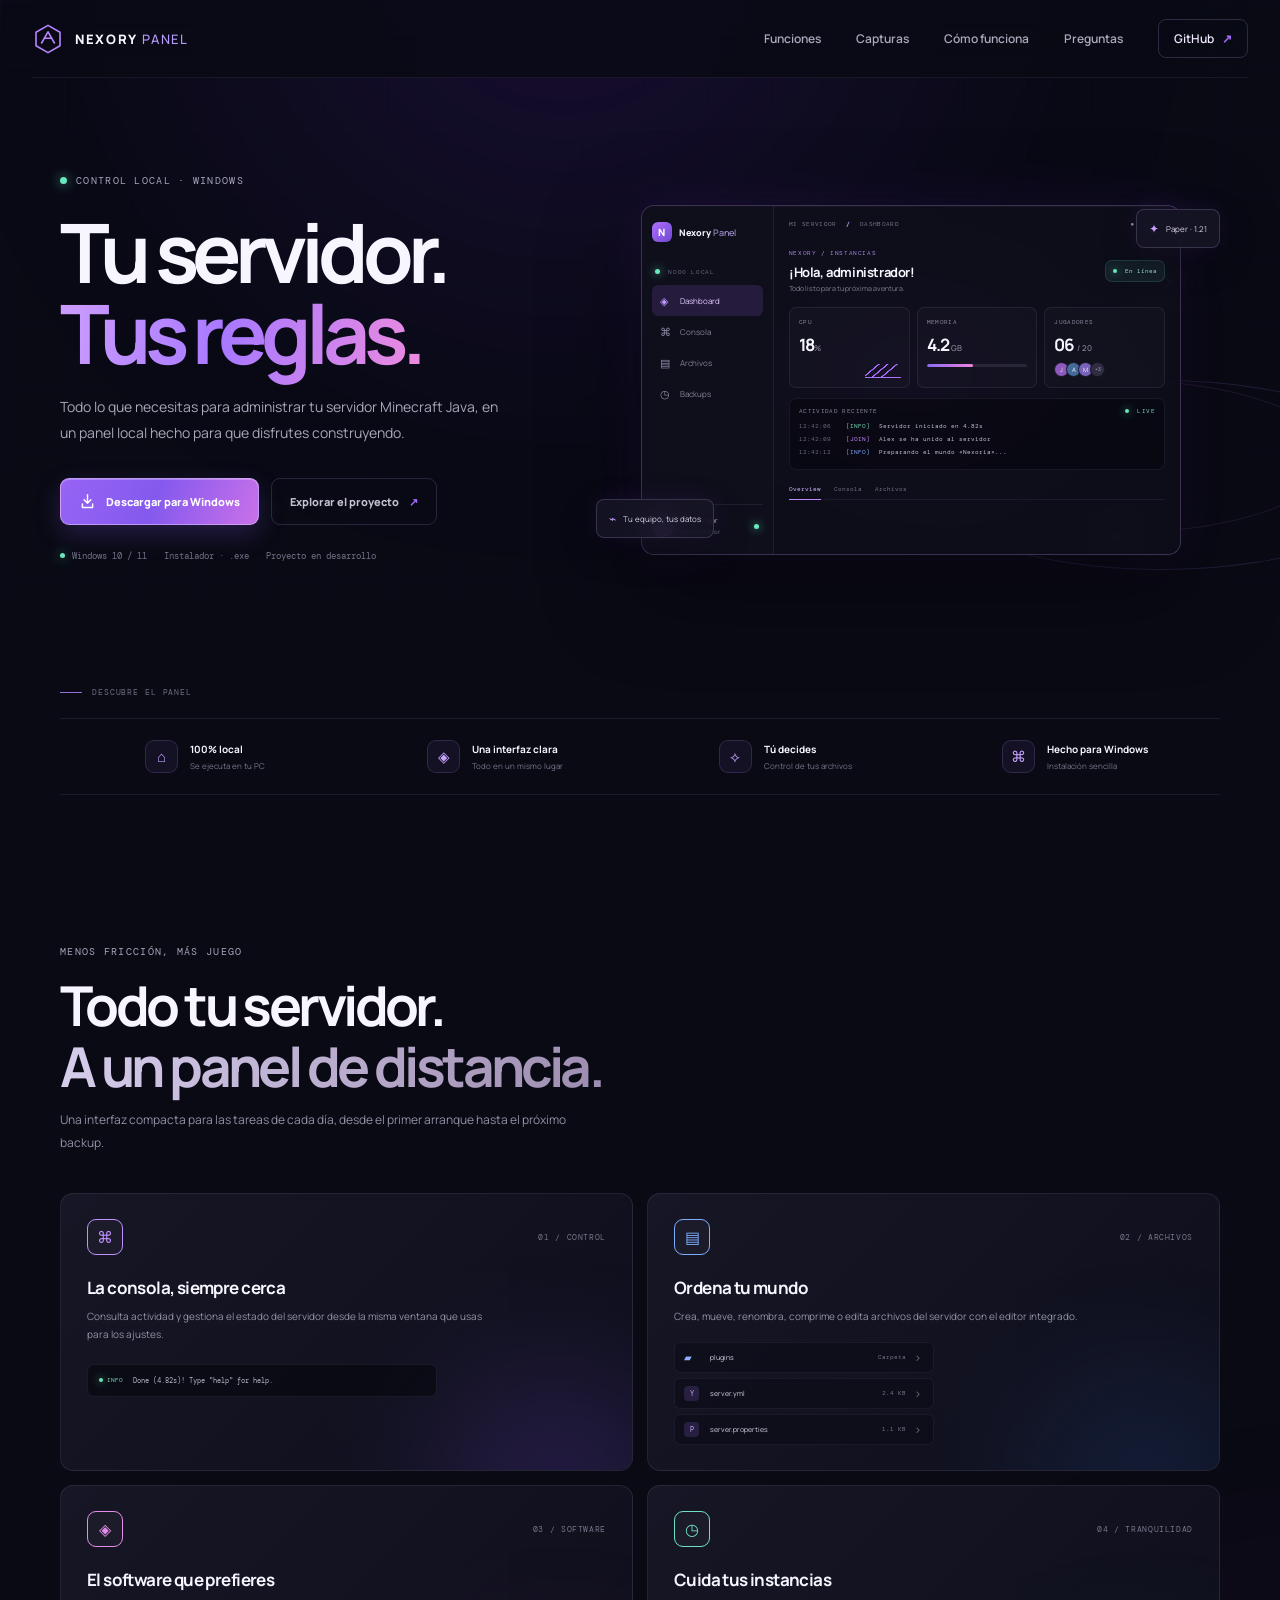
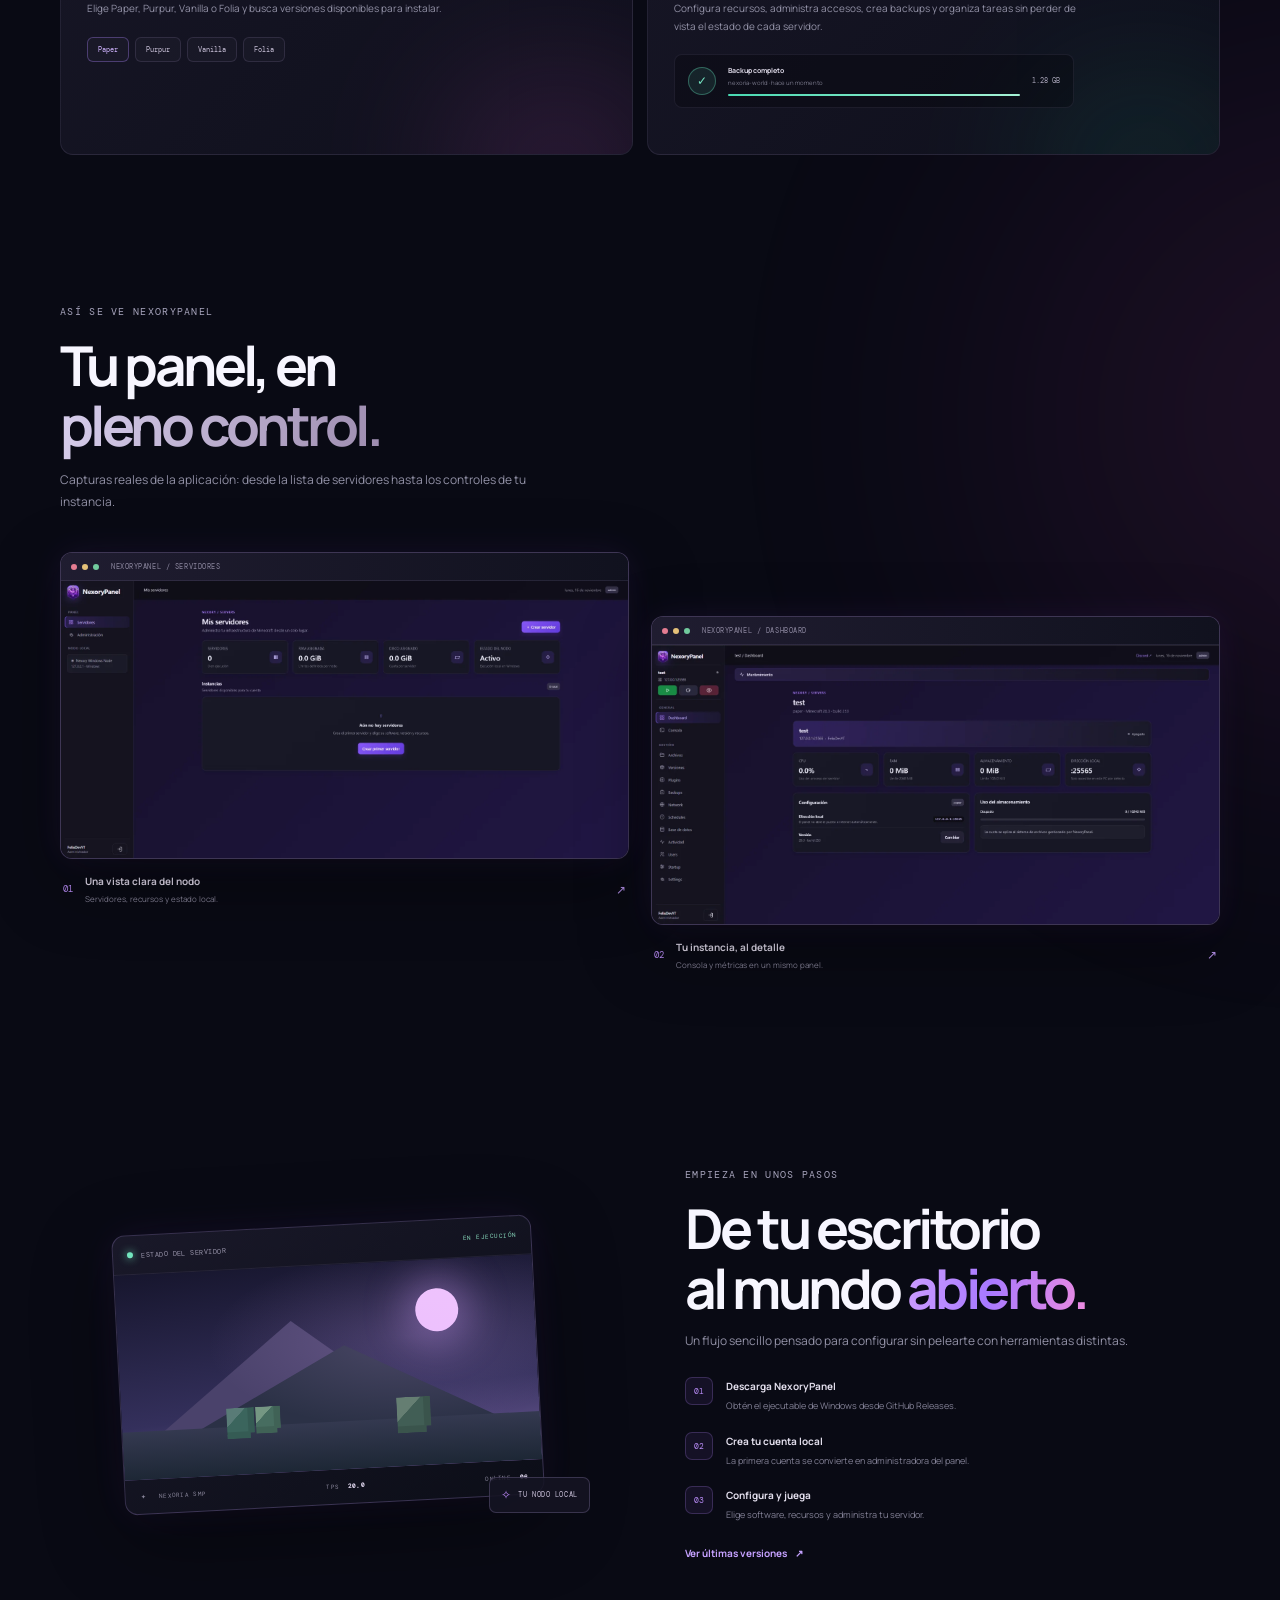
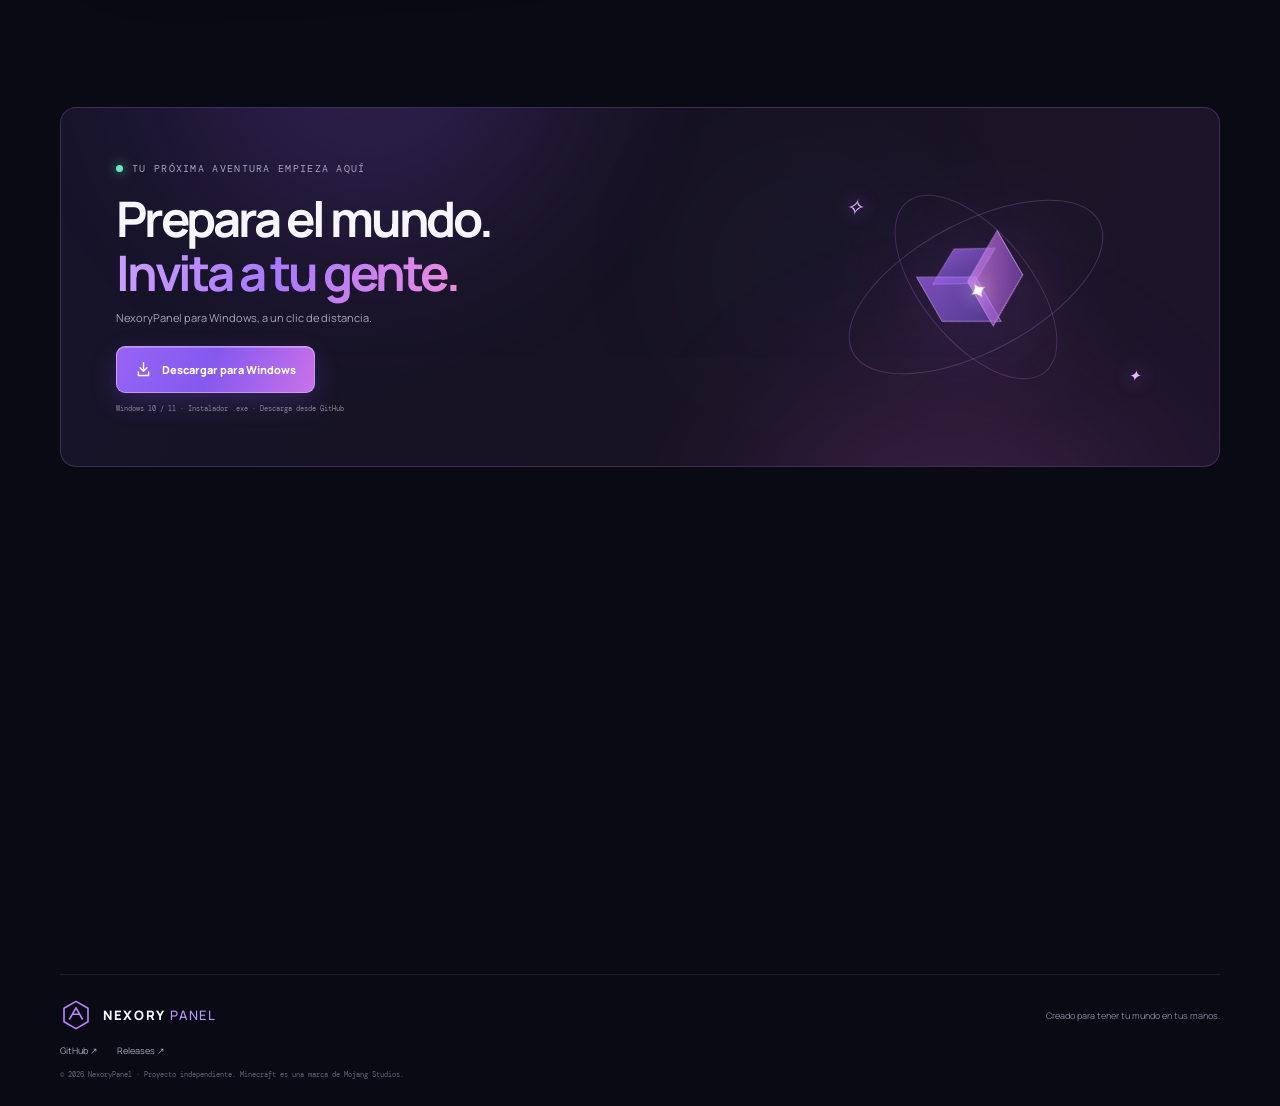
==== docs/index.html @ ac9902cc "Add product screenshots and polished landing animations Co-authored-by: Copilot <223556219+Copilot@u" ====
<!doctype html>
<html lang="es">
<head>
  <meta charset="utf-8">
  <meta name="viewport" content="width=device-width, initial-scale=1">
  <meta name="theme-color" content="#090a14">
  <meta name="description" content="NexoryPanel: administra tus servidores Minecraft Java desde un panel local para Windows, con consola, archivos, backups y mucho más.">
  <meta property="og:title" content="NexoryPanel — Tu servidor, bajo control">
  <meta property="og:description" content="Un panel moderno para gestionar servidores Minecraft Java en Windows.">
  <meta property="og:type" content="website">
  <title>NexoryPanel — Tu servidor, bajo control</title>
  <link rel="icon" type="image/svg+xml" href="./favicon.svg">
  <link rel="preconnect" href="https://fonts.googleapis.com">
  <link rel="preconnect" href="https://fonts.gstatic.com" crossorigin>
  <link href="https://fonts.googleapis.com/css2?family=DM+Mono:wght@400;500&family=Manrope:wght@400;500;600;700;800&display=swap" rel="stylesheet">
  <link rel="stylesheet" href="./styles.css">
  <script src="./app.js" defer></script>
</head>
<body>
  <div class="page-glow page-glow-top" aria-hidden="true"></div>
  <div class="page-glow page-glow-bottom" aria-hidden="true"></div>
  <header class="site-header">
    <a class="brand" href="#inicio" aria-label="NexoryPanel, inicio">
      <span class="brand-mark" aria-hidden="true"><svg viewBox="0 0 40 40"><path d="M20 3 35 11.5v17L20 37 5 28.5v-17L20 3Z"/><path d="m12 25 8-14 8 14M15.5 19h9"/></svg></span>
      <span>NEXORY<span class="brand-light">PANEL</span></span>
    </a>
    <button class="menu-toggle" type="button" aria-expanded="false" aria-controls="main-nav" aria-label="Abrir menú"><span></span><span></span></button>
    <nav id="main-nav" class="main-nav" aria-label="Navegación principal">
      <a href="#funciones">Funciones</a>
      <a href="#capturas">Capturas</a>
      <a href="#como-funciona">Cómo funciona</a>
      <a href="#preguntas">Preguntas</a>
      <a class="nav-github" href="https://github.com/FelixDevvv/nexorypanel" target="_blank" rel="noreferrer">GitHub <span aria-hidden="true">↗</span></a>
    </nav>
  </header>

  <main>
    <section class="hero section-wrap" id="inicio">
      <div class="hero-copy reveal">
        <div class="eyebrow"><span class="status-pulse"></span> CONTROL LOCAL · WINDOWS</div>
        <h1>Tu servidor.<br><span class="gradient-text">Tus reglas.</span></h1>
        <p class="hero-lede">Todo lo que necesitas para administrar tu servidor Minecraft Java, en un panel local hecho para que disfrutes construyendo.</p>
        <div class="hero-actions">
          <a class="button button-primary" href="https://github.com/FelixDevvv/nexorypanel/releases/latest/download/NexoryPanel.exe" data-download>
            <svg viewBox="0 0 20 20" aria-hidden="true"><path d="M10 2v10m0 0 4-4m-4 4L6 8m-2 5v4h12v-4"/></svg>
            Descargar para Windows
          </a>
          <a class="button button-quiet" href="https://github.com/FelixDevvv/nexorypanel" target="_blank" rel="noreferrer">Explorar el proyecto <span aria-hidden="true">↗</span></a>
        </div>
        <div class="hero-meta"><span><i class="meta-dot"></i> Windows 10 / 11</span><span>Instalador · .exe</span><span>Proyecto en desarrollo</span></div>
      </div>

      <div class="hero-art reveal" data-tilt>
        <div class="art-orbit orbit-one"></div><div class="art-orbit orbit-two"></div>
        <div class="art-star star-one">✦</div><div class="art-star star-two">✧</div><div class="art-star star-three">✦</div>
        <div class="art-glow"></div>
        <div class="dashboard-preview" aria-label="Vista previa del dashboard de NexoryPanel">
          <div class="preview-sidebar">
            <div class="preview-brand"><span class="mini-mark">N</span><span>Nexory<span>Panel</span></span></div>
            <div class="preview-node"><i></i> NODO LOCAL</div>
            <div class="preview-nav active"><span>◈</span> Dashboard</div>
            <div class="preview-nav"><span>⌘</span> Consola</div>
            <div class="preview-nav"><span>▤</span> Archivos</div>
            <div class="preview-nav"><span>◷</span> Backups</div>
            <div class="preview-user"><span class="user-avatar">N</span><span>Tu servidor<small>Administrador</small></span><span class="user-online"></span></div>
          </div>
          <div class="preview-main">
            <div class="preview-topbar"><span>MI SERVIDOR <b>/</b> DASHBOARD</span><span class="preview-top-user">● &nbsp;LOCAL</span></div>
            <div class="preview-title-row"><div><div class="preview-kicker">NEXORY / INSTANCIAS</div><h2 id="preview-heading">¡Hola, administrador!</h2><p id="preview-description">Todo listo para tu próxima aventura.</p></div><span class="server-state"><i></i> En línea</span></div>
            <div class="preview-stats">
              <div class="preview-stat"><span>CPU</span><b id="preview-cpu">18<span>%</span></b><div class="sparkline spark-purple"><i></i></div></div>
              <div class="preview-stat"><span>MEMORIA</span><b id="preview-ram">4.2<span> GB</span></b><div class="meter"><i style="width: 46%"></i></div></div>
              <div class="preview-stat"><span>JUGADORES</span><b id="preview-players">06<span> / 20</span></b><div class="avatar-stack"><i>J</i><i>A</i><i>M</i><small>+3</small></div></div>
            </div>
            <div class="preview-console">
              <div class="console-head"><span id="preview-tab-label">ACTIVIDAD RECIENTE</span><span class="console-live"><i></i> LIVE</span></div>
              <div class="console-row"><time>12:42:06</time><span class="console-green">[INFO]</span><span id="preview-line-one">Servidor iniciado en 4.82s</span></div>
              <div class="console-row"><time>12:42:09</time><span class="console-purple">[JOIN]</span><span id="preview-line-two">Alex se ha unido al servidor</span></div>
              <div class="console-row"><time>12:42:12</time><span class="console-blue">[INFO]</span><span id="preview-line-three">Preparando el mundo «Nexoria»...</span></div>
            </div>
            <div class="preview-tabs" role="tablist" aria-label="Vista previa del panel">
              <button class="preview-tab is-active" type="button" role="tab" aria-selected="true" data-preview="dashboard">Overview</button>
              <button class="preview-tab" type="button" role="tab" aria-selected="false" data-preview="console">Consola</button>
              <button class="preview-tab" type="button" role="tab" aria-selected="false" data-preview="files">Archivos</button>
            </div>
          </div>
        </div>
        <div class="floating-chip chip-version"><span>✦</span> Paper · 1.21</div>
        <div class="floating-chip chip-secure"><span>⌁</span> Tu equipo, tus datos</div>
      </div>
      <a class="scroll-cue" href="#funciones"><span></span> DESCUBRE EL PANEL</a>
    </section>

    <section class="trust-strip section-wrap reveal" aria-label="Características principales">
      <div><span class="trust-icon">⌂</span><span><b>100% local</b><small>Se ejecuta en tu PC</small></span></div>
      <div><span class="trust-icon">◈</span><span><b>Una interfaz clara</b><small>Todo en un mismo lugar</small></span></div>
      <div><span class="trust-icon">⟡</span><span><b>Tú decides</b><small>Control de tus archivos</small></span></div>
      <div><span class="trust-icon">⌘</span><span><b>Hecho para Windows</b><small>Instalación sencilla</small></span></div>
    </section>

    <section class="features section-wrap section-space" id="funciones">
      <div class="section-heading reveal"><div class="eyebrow">MENOS FRICCIÓN, MÁS JUEGO</div><h2>Todo tu servidor.<br><span class="muted-gradient">A un panel de distancia.</span></h2><p>Una interfaz compacta para las tareas de cada día, desde el primer arranque hasta el próximo backup.</p></div>
      <div class="feature-grid">
        <article class="feature-card feature-card-wide reveal"><div class="feature-top"><span class="feature-icon purple">⌘</span><span class="feature-index">01 / CONTROL</span></div><h3>La consola, siempre cerca</h3><p>Consulta actividad y gestiona el estado del servidor desde la misma ventana que usas para los ajustes.</p><div class="feature-console"><span><i></i> INFO</span> Done (4.82s)! Type "help" for help.</div><div class="feature-glow purple-glow"></div></article>
        <article class="feature-card reveal"><div class="feature-top"><span class="feature-icon blue">▤</span><span class="feature-index">02 / ARCHIVOS</span></div><h3>Ordena tu mundo</h3><p>Crea, mueve, renombra, comprime o edita archivos del servidor con el editor integrado.</p><div class="file-illustration"><div><span class="file-folder">▰</span> plugins <small>Carpeta</small><span class="file-chevron">›</span></div><div><span class="file-yml">Y</span> server.yml <small>2.4 KB</small><span class="file-chevron">›</span></div><div><span class="file-yml">P</span> server.properties <small>1.1 KB</small><span class="file-chevron">›</span></div></div><div class="feature-glow blue-glow"></div></article>
        <article class="feature-card reveal"><div class="feature-top"><span class="feature-icon pink">◈</span><span class="feature-index">03 / SOFTWARE</span></div><h3>El software que prefieres</h3><p>Elige Paper, Purpur, Vanilla o Folia y busca versiones disponibles para instalar.</p><div class="software-chips"><span>Paper</span><span>Purpur</span><span>Vanilla</span><span>Folia</span></div><div class="feature-glow pink-glow"></div></article>
        <article class="feature-card feature-card-wide feature-card-backups reveal"><div class="feature-top"><span class="feature-icon mint">◷</span><span class="feature-index">04 / TRANQUILIDAD</span></div><h3>Cuida tus instancias</h3><p>Configura recursos, administra accesos, crea backups y organiza tareas sin perder de vista el estado de cada servidor.</p><div class="backup-visual"><div class="backup-orb"><span>✓</span></div><div class="backup-lines"><b>Backup completo</b><small>nexoria-world · hace un momento</small><div class="backup-progress"><i></i></div></div><span class="backup-size">1.28 GB</span></div><div class="feature-glow mint-glow"></div></article>
      </div>
    </section>

    <section class="showcase section-wrap section-space" id="capturas">
      <div class="section-heading reveal">
        <div class="eyebrow">ASÍ SE VE NEXORYPANEL</div>
        <h2>Tu panel, en<br><span class="muted-gradient">pleno control.</span></h2>
        <p>Capturas reales de la aplicación: desde la lista de servidores hasta los controles de tu instancia.</p>
      </div>
      <div class="showcase-grid">
        <figure class="showcase-figure showcase-servers reveal">
          <a class="screenshot-frame" href="./assets/servers-overview.webp" target="_blank" rel="noreferrer" aria-label="Abrir captura de Mis servidores a tamaño completo">
            <span class="screenshot-chrome"><i></i><i></i><i></i><span>NEXORYPANEL / SERVIDORES</span></span>
            <span class="screenshot-image-wrap"><img src="./assets/servers-overview.webp" alt="Captura real de NexoryPanel en la página Mis servidores, con el nodo Windows y el botón para crear una instancia." width="1571" height="768" loading="lazy" decoding="async"></span>
            <span class="screenshot-open" aria-hidden="true">↗</span>
          </a>
          <figcaption><span class="caption-index">01</span><span><b>Una vista clara del nodo</b><small>Servidores, recursos y estado local.</small></span><span class="caption-arrow" aria-hidden="true">↗</span></figcaption>
        </figure>
        <figure class="showcase-figure showcase-dashboard reveal">
          <a class="screenshot-frame" href="./assets/server-dashboard.webp" target="_blank" rel="noreferrer" aria-label="Abrir captura del panel de administración del servidor a tamaño completo">
            <span class="screenshot-chrome"><i></i><i></i><i></i><span>NEXORYPANEL / DASHBOARD</span></span>
            <span class="screenshot-image-wrap"><img src="./assets/server-dashboard.webp" alt="Captura real del dashboard de un servidor, con consola lateral, métricas de CPU, RAM y disco y configuración de la instancia." width="1563" height="768" loading="lazy" decoding="async"></span>
            <span class="screenshot-open" aria-hidden="true">↗</span>
          </a>
          <figcaption><span class="caption-index">02</span><span><b>Tu instancia, al detalle</b><small>Consola y métricas en un mismo panel.</small></span><span class="caption-arrow" aria-hidden="true">↗</span></figcaption>
        </figure>
      </div>
    </section>

    <section class="how section-wrap section-space" id="como-funciona">
      <div class="how-art reveal">
        <div class="how-glow"></div><div class="how-card">
          <div class="how-card-header"><span class="how-dot"></span><span>ESTADO DEL SERVIDOR</span><span class="how-live">EN EJECUCIÓN</span></div>
          <div class="how-world"><div class="pixel-sun"></div><div class="pixel-mountain mountain-back"></div><div class="pixel-mountain mountain-front"></div><div class="pixel-ground"></div><div class="pixel-cube cube-one"></div><div class="pixel-cube cube-two"></div><div class="pixel-cube cube-three"></div></div>
          <div class="how-card-footer"><span>✦ &nbsp; NEXORIA SMP</span><span>TPS &nbsp;<b>20.0</b></span><span>ONLINE &nbsp;<b>06</b></span></div>
        </div>
        <div class="orbit-label"><span>✧</span> TU NODO LOCAL</div>
      </div>
      <div class="how-copy reveal"><div class="eyebrow">EMPIEZA EN UNOS PASOS</div><h2>De tu escritorio<br>al mundo <span class="gradient-text">abierto.</span></h2><p>Un flujo sencillo pensado para configurar sin pelearte con herramientas distintas.</p>
        <div class="step-list">
          <div class="step"><span>01</span><div><b>Descarga NexoryPanel</b><small>Obtén el ejecutable de Windows desde GitHub Releases.</small></div></div>
          <div class="step"><span>02</span><div><b>Crea tu cuenta local</b><small>La primera cuenta se convierte en administradora del panel.</small></div></div>
          <div class="step"><span>03</span><div><b>Configura y juega</b><small>Elige software, recursos y administra tu servidor.</small></div></div>
        </div>
        <a class="text-link" href="https://github.com/FelixDevvv/nexorypanel/releases/latest" target="_blank" rel="noreferrer">Ver últimas versiones <span>↗</span></a>
      </div>
    </section>

    <section class="download-section section-wrap reveal">
      <div class="download-backdrop" aria-hidden="true"><span></span><span></span><span></span></div>
      <div class="download-content"><div class="eyebrow"><span class="status-pulse"></span> TU PRÓXIMA AVENTURA EMPIEZA AQUÍ</div><h2>Prepara el mundo.<br><span class="gradient-text">Invita a tu gente.</span></h2><p>NexoryPanel para Windows, a un clic de distancia.</p>
        <a class="button button-primary button-download" href="https://github.com/FelixDevvv/nexorypanel/releases/latest/download/NexoryPanel.exe" data-download><svg viewBox="0 0 20 20" aria-hidden="true"><path d="M10 2v10m0 0 4-4m-4 4L6 8m-2 5v4h12v-4"/></svg>Descargar para Windows</a>
        <span class="download-note">Windows 10 / 11 · Instalador .exe · Descarga desde GitHub</span>
      </div>
      <div class="download-graphic" aria-hidden="true"><div class="download-ring ring-a"></div><div class="download-ring ring-b"></div><div class="download-cube"><div class="cube-face cube-top"></div><div class="cube-face cube-left"></div><div class="cube-face cube-right"></div><span>✦</span></div><i class="graphic-spark spark-a">✧</i><i class="graphic-spark spark-b">✦</i></div>
    </section>

    <section class="faq section-wrap section-space" id="preguntas">
      <div class="section-heading reveal"><div class="eyebrow">ANTES DE EMPEZAR</div><h2>Preguntas <span class="muted-gradient">rápidas.</span></h2></div>
      <div class="faq-list reveal">
        <details><summary>¿NexoryPanel aloja mi servidor en la nube?<span></span></summary><p>No. Es una aplicación local: el panel y los procesos de servidor se ejecutan en tu propio equipo Windows.</p></details>
        <details><summary>¿Qué necesito para iniciar un servidor Minecraft?<span></span></summary><p>Java compatible con la versión de Minecraft que quieras ejecutar. El panel gestiona el proceso local, pero no instala Java por ti.</p></details>
        <details><summary>¿El proyecto está terminado?<span></span></summary><p>NexoryPanel continúa en desarrollo. Consulta las notas de cada versión y el README de GitHub para conocer funciones y limitaciones actuales.</p></details>
        <details><summary>¿Dónde se guardan mis datos?<span></span></summary><p>En el directorio de datos local de NexoryPanel, junto a la aplicación. Mantén una copia de ese directorio si necesitas conservar la configuración y los mundos.</p></details>
      </div>
    </section>
  </main>

  <footer class="site-footer section-wrap">
    <a class="brand" href="#inicio"><span class="brand-mark" aria-hidden="true"><svg viewBox="0 0 40 40"><path d="M20 3 35 11.5v17L20 37 5 28.5v-17L20 3Z"/><path d="m12 25 8-14 8 14M15.5 19h9"/></svg></span><span>NEXORY<span class="brand-light">PANEL</span></span></a>
    <p>Creado para tener tu mundo en tus manos.</p>
    <div><a href="https://github.com/FelixDevvv/nexorypanel" target="_blank" rel="noreferrer">GitHub ↗</a><a href="https://github.com/FelixDevvv/nexorypanel/releases" target="_blank" rel="noreferrer">Releases ↗</a></div>
    <small>© <span id="year"></span> NexoryPanel · Proyecto independiente. Minecraft es una marca de Mojang Studios.</small>
  </footer>
</body>
</html>
---- docs/styles.css ----
:root {
  color-scheme: dark;
  --bg: #090a14;
  --surface: #11121f;
  --surface-2: #151627;
  --text: #f7f6ff;
  --muted: #a4a4b9;
  --dim: #696a80;
  --purple: #a86cff;
  --pink: #f28cf4;
  --blue: #70a7ff;
  --mint: #65e9c5;
  --line: rgba(209, 195, 255, .1);
  --mono: "DM Mono", Consolas, monospace;
  --sans: "Manrope", "Segoe UI", sans-serif;
}

* { box-sizing: border-box; }
html { overflow-x: clip; }
html { scroll-behavior: smooth; scroll-padding-top: 88px; }
body { margin: 0; overflow-x: hidden; background: var(--bg); color: var(--text); font-family: var(--sans); -webkit-font-smoothing: antialiased; }
body::before { position: fixed; z-index: -2; inset: 0; background-image: linear-gradient(rgba(139, 119, 205, .025) 1px, transparent 1px), linear-gradient(90deg, rgba(139, 119, 205, .025) 1px, transparent 1px); background-size: 64px 64px; content: ""; mask-image: linear-gradient(to bottom, black, transparent 75%); pointer-events: none; }
a { color: inherit; text-decoration: none; }
button { color: inherit; font: inherit; }
::selection { background: rgba(169, 108, 255, .4); }
.page-glow { position: absolute; z-index: -1; width: 42rem; height: 42rem; border-radius: 50%; filter: blur(145px); opacity: .14; pointer-events: none; }
.page-glow-top { top: -25rem; left: 18%; background: #732ce6; }
.page-glow-bottom { top: 105rem; right: -25rem; background: #ed49d6; opacity: .09; }
.section-wrap { width: min(1160px, calc(100% - 64px)); margin-inline: auto; }
.section-space { padding-top: 150px; }
.site-header { position: sticky; z-index: 20; top: 0; display: flex; width: min(1320px, calc(100% - 64px)); height: 78px; align-items: center; justify-content: space-between; margin-inline: auto; border-bottom: 1px solid rgba(206, 194, 255, .08); background: rgba(9, 10, 20, .8); backdrop-filter: blur(18px); }
.brand { display: inline-flex; align-items: center; gap: 11px; font-size: 13px; font-weight: 800; letter-spacing: .13em; }
.brand-mark { display: grid; width: 32px; height: 32px; place-items: center; }
.brand-mark svg { width: 32px; fill: none; stroke: #b985ff; stroke-linecap: round; stroke-linejoin: round; stroke-width: 2; }
.brand-light { margin-left: 4px; color: #b99bff; font-weight: 500; }
.main-nav { display: flex; align-items: center; gap: 35px; color: #aaaabc; font-size: 12px; font-weight: 600; }
.main-nav a { transition: color .2s ease; }
.main-nav a:hover, .site-footer a:hover { color: var(--text); }
.main-nav .nav-github { padding: 10px 15px; border: 1px solid rgba(202, 184, 255, .19); border-radius: 8px; color: #ede8ff; }
.nav-github span { margin-left: 6px; color: var(--purple); }
.menu-toggle { display: none; }

.hero { position: relative; display: grid; min-height: 640px; grid-template-columns: .9fr 1.1fr; align-items: center; gap: 36px; padding-top: 50px; padding-bottom: 86px; }
.hero-copy { position: relative; z-index: 2; padding-bottom: 24px; }
.eyebrow { display: flex; align-items: center; gap: 9px; color: #a7a4bc; font-family: var(--mono); font-size: 10px; letter-spacing: .13em; }
.status-pulse, .meta-dot { width: 7px; height: 7px; border-radius: 50%; background: #68e9bd; box-shadow: 0 0 12px rgba(104, 233, 189, .78); }
.hero h1 { margin: 25px 0 19px; font-size: clamp(54px, 7vw, 82px); font-weight: 700; letter-spacing: -.075em; line-height: .99; }
.gradient-text { background: linear-gradient(100deg, #c99aff 5%, #a879ff 46%, #ed8bdf 100%); background-clip: text; -webkit-text-fill-color: transparent; }
.hero-lede { max-width: 450px; margin: 0; color: #a8a7b9; font-size: 14px; line-height: 1.9; }
.hero-actions { display: flex; flex-wrap: wrap; align-items: center; gap: 12px; margin-top: 31px; }
.button { position: relative; display: inline-flex; min-height: 47px; align-items: center; justify-content: center; gap: 10px; padding: 0 18px; border: 1px solid transparent; border-radius: 9px; font-size: 11px; font-weight: 800; transition: transform .22s ease, box-shadow .22s ease, border-color .22s ease; }
.button:hover { transform: translateY(-2px); }
.button-primary { border-color: rgba(229, 200, 255, .55); background: linear-gradient(112deg, #9664f5 0%, #8559ee 48%, #ca71e9 100%); box-shadow: 0 9px 26px rgba(134, 87, 238, .24), inset 0 1px rgba(255,255,255,.25); color: white; }
.button-primary:hover { box-shadow: 0 12px 34px rgba(164, 92, 250, .4), inset 0 1px rgba(255,255,255,.3); }
.button svg { width: 17px; fill: none; stroke: currentColor; stroke-linecap: round; stroke-linejoin: round; stroke-width: 1.7; }
.button-quiet { border-color: rgba(202, 184, 255, .16); color: #c4c0d0; }
.button-quiet:hover { border-color: rgba(202, 184, 255, .45); }
.button-quiet span { color: var(--purple); }
.hero-meta { display: flex; flex-wrap: wrap; gap: 17px; margin-top: 25px; color: #737387; font-family: var(--mono); font-size: 9px; }
.hero-meta > span:first-child { display: flex; align-items: center; gap: 7px; }
.meta-dot { width: 5px; height: 5px; }
.hero-art { position: relative; display: grid; min-width: 0; min-height: 450px; place-items: center; perspective: 1000px; }
.art-glow { position: absolute; top: 16%; left: 13%; width: 75%; height: 65%; border-radius: 50%; background: radial-gradient(ellipse, rgba(157, 71, 255, .34), rgba(96, 46, 171, .13) 45%, transparent 72%); filter: blur(26px); }
.art-orbit { position: absolute; top: 50%; left: 50%; z-index: 1; border: 1px solid rgba(176, 127, 255, .17); border-radius: 50%; }
.orbit-one { width: 500px; height: 190px; }
.orbit-two { width: 420px; height: 153px; border-color: rgba(229, 137, 255, .12); animation-name: orbitDriftAlt; }
.art-star { position: absolute; z-index: 2; color: #e5b7ff; text-shadow: 0 0 18px #b463ff; }
.star-one { top: 15%; left: 21%; font-size: 22px; }.star-two { top: 24%; right: 7%; font-size: 27px; }.star-three { right: 16%; bottom: 13%; font-size: 16px; }
.dashboard-preview { position: relative; z-index: 3; display: grid; width: min(540px, 100%); min-height: 350px; grid-template-columns: 132px 1fr; overflow: hidden; border: 1px solid rgba(191, 157, 255, .25); border-radius: 13px; background: rgba(15, 15, 27, .91); box-shadow: 0 30px 90px rgba(0,0,0,.58), 0 0 54px rgba(136, 74, 233, .14), inset 0 1px rgba(255,255,255,.035); transform: rotateX(var(--tilt-x, 0deg)) rotateY(var(--tilt-y, 0deg)); transition: transform .28s ease; backdrop-filter: blur(16px); }
.preview-sidebar { position: relative; display: flex; flex-direction: column; padding: 16px 10px; border-right: 1px solid rgba(190, 173, 235, .09); background: rgba(16, 16, 29, .75); }
.preview-brand { display: flex; align-items: center; gap: 7px; margin-bottom: 26px; font-size: 9px; font-weight: 800; }.preview-brand > span:last-child > span { margin-left: 2px; color: #a694d5; font-weight: 500; }
.mini-mark { display: grid; width: 20px; height: 20px; place-items: center; border-radius: 6px; background: linear-gradient(135deg, #ac70ff, #7048d1); color: white; font-size: 10px; }
.preview-node { margin: 0 0 9px 3px; color: #696a7d; font-family: var(--mono); font-size: 6px; letter-spacing: .1em; }.preview-node i, .user-online, .server-state i, .console-live i { display: inline-block; width: 5px; height: 5px; margin-right: 4px; border-radius: 50%; background: #68e9bd; box-shadow: 0 0 8px #54dbae; }
.preview-nav { display: flex; align-items: center; gap: 8px; padding: 8px 8px; border-radius: 6px; color: #86859a; font-size: 8px; }.preview-nav > span { width: 12px; color: #918ca9; font-size: 11px; }.preview-nav.active { background: rgba(160, 102, 255, .15); color: #e0cbff; }.preview-nav.active > span { color: #c397ff; }
.preview-user { display: flex; align-items: center; gap: 7px; margin-top: auto; padding: 10px 0 1px; border-top: 1px solid rgba(190, 173, 235, .09); color: #c5c0d2; font-size: 7px; }.user-avatar { display: grid; width: 22px; height: 22px; place-items: center; border-radius: 50%; background: linear-gradient(145deg, #d884ef, #6e55ca); }.preview-user small { display: block; margin-top: 3px; color: #77768a; font-size: 6px; }.user-online { width: 5px; height: 5px; margin-left: auto; }
.preview-main { min-width: 0; padding: 14px 15px 11px; }.preview-topbar { display: flex; justify-content: space-between; color: #77768a; font-family: var(--mono); font-size: 6px; letter-spacing: .06em; }.preview-topbar b { padding: 0 5px; color: #b395eb; }.preview-top-user { color: #9c99ae; }
.preview-title-row { display: flex; align-items: center; justify-content: space-between; margin: 21px 0 14px; }.preview-kicker { color: #a98ae2; font-family: var(--mono); font-size: 6px; letter-spacing: .1em; }.preview-title-row h2 { margin: 6px 0 3px; font-size: 13px; font-weight: 700; letter-spacing: -.03em; }.preview-title-row p { margin: 0; color: #818094; font-size: 7px; }.server-state { padding: 6px 7px; border: 1px solid rgba(104, 233, 189, .15); border-radius: 7px; background: rgba(104, 233, 189, .07); color: #9be9d0; font-family: var(--mono); font-size: 6px; }.server-state i { width: 4px; height: 4px; }
.preview-stats { display: grid; grid-template-columns: repeat(3, 1fr); gap: 7px; }.preview-stat { position: relative; min-height: 77px; padding: 10px 9px; overflow: hidden; border: 1px solid rgba(199, 186, 233, .09); border-radius: 7px; background: rgba(255,255,255,.018); }.preview-stat > span { display: block; color: #8b899e; font-family: var(--mono); font-size: 6px; letter-spacing: .06em; }.preview-stat > b { display: block; margin-top: 7px; font-size: 17px; letter-spacing: -.05em; }.preview-stat > b span { color: #8c8a9e; font-size: 8px; font-weight: 500; letter-spacing: 0; }.sparkline { position: absolute; right: 8px; bottom: 9px; width: 36px; height: 14px; border-bottom: 1px solid #aa72ff; background: linear-gradient(140deg, transparent 0 25%, #a76bff 26% 29%, transparent 30% 42%, #a76bff 43% 46%, transparent 47% 60%, #a76bff 61% 64%, transparent 65%); }.meter { height: 3px; margin-top: 8px; overflow: hidden; border-radius: 9px; background: #292637; }.meter i { display: block; height: 100%; border-radius: inherit; background: linear-gradient(90deg, #8b69f5, #ed83dc); }.avatar-stack { display: flex; align-items: center; margin-top: 6px; }.avatar-stack i, .avatar-stack small { display: grid; width: 15px; height: 15px; margin-left: -3px; place-items: center; border: 1px solid #161523; border-radius: 50%; background: #7862bb; font-size: 6px; font-style: normal; }.avatar-stack i:first-child { margin-left: 0; background: #8f58bd; }.avatar-stack i:nth-child(2) { background: #436a98; }.avatar-stack small { background: #302d43; color: #b9b1d1; font-size: 5px; }
.preview-console { margin-top: 10px; padding: 8px 9px; border: 1px solid rgba(199, 186, 233, .08); border-radius: 7px; background: rgba(5, 6, 12, .48); }.console-head { display: flex; justify-content: space-between; margin-bottom: 7px; color: #8b899c; font-family: var(--mono); font-size: 6px; letter-spacing: .06em; }.console-live { color: #77d7b6; }.console-live i { width: 4px; height: 4px; }.console-row { display: grid; grid-template-columns: 42px 28px 1fr; gap: 5px; margin: 5px 0; overflow: hidden; color: #c4bfd4; font-family: var(--mono); font-size: 6px; text-overflow: ellipsis; white-space: nowrap; }.console-row time { color: #68677b; }.console-green { color: #76ddba; }.console-purple { color: #cb8aff; }.console-blue { color: #82aaff; }
.preview-tabs { display: flex; gap: 13px; margin-top: 9px; border-bottom: 1px solid rgba(190, 173, 235, .08); }.preview-tab { position: relative; padding: 6px 0; border: 0; background: none; color: #747285; cursor: pointer; font-family: var(--mono); font-size: 6px; }.preview-tab.is-active { color: #d3baff; }.preview-tab.is-active::after { position: absolute; right: 0; bottom: -1px; left: 0; height: 1px; background: #be8aff; content: ""; }
.floating-chip { position: absolute; z-index: 4; display: flex; align-items: center; gap: 7px; padding: 10px 12px; border: 1px solid rgba(216, 186, 255, .19); border-radius: 8px; background: rgba(22, 21, 37, .88); box-shadow: 0 12px 35px rgba(0,0,0,.28), 0 0 26px rgba(143, 78, 227, .12); color: #d9d3e6; font-size: 8px; backdrop-filter: blur(12px); }.floating-chip span { color: #cd9fff; font-size: 12px; }.chip-version { top: 12%; right: 0; }.chip-secure { bottom: 15%; left: -1%; }
.scroll-cue { position: absolute; bottom: 21px; left: 0; display: flex; align-items: center; gap: 10px; color: #6f6d82; font-family: var(--mono); font-size: 8px; letter-spacing: .11em; }.scroll-cue span { width: 22px; height: 1px; background: #986fda; }
.trust-strip { display: grid; grid-template-columns: repeat(4, 1fr); padding: 21px 0; border-top: 1px solid var(--line); border-bottom: 1px solid var(--line); }.trust-strip > div { display: flex; align-items: center; justify-content: center; gap: 12px; }.trust-icon { display: grid; width: 33px; height: 33px; place-items: center; border: 1px solid rgba(189, 154, 255, .17); border-radius: 9px; background: rgba(157, 100, 242, .08); color: #c7a6ff; font-size: 15px; }.trust-strip b, .trust-strip small { display: block; }.trust-strip b { font-size: 10px; font-weight: 700; }.trust-strip small { margin-top: 4px; color: #77768a; font-size: 8px; }
.section-heading { max-width: 600px; margin-bottom: 38px; }.section-heading h2, .how-copy h2, .download-content h2 { margin: 17px 0 13px; font-size: clamp(37px, 5vw, 55px); font-weight: 700; letter-spacing: -.065em; line-height: 1.1; }.muted-gradient { background: linear-gradient(100deg, #d7ceec, #9d8caf); background-clip: text; -webkit-text-fill-color: transparent; }.section-heading > p, .how-copy > p { max-width: 510px; margin: 0; color: #9291a6; font-size: 12px; line-height: 1.9; }
.feature-grid { display: grid; grid-template-columns: 1fr 1fr; gap: 14px; }.feature-card { position: relative; min-height: 270px; padding: 25px 26px; overflow: hidden; border: 1px solid rgba(197, 183, 238, .11); border-radius: 13px; background: linear-gradient(135deg, rgba(25, 24, 40, .9), rgba(15, 16, 28, .94)); isolation: isolate; }.feature-card-wide { min-height: 270px; }.feature-card > :not(.feature-glow) { position: relative; z-index: 1; }.feature-top { display: flex; align-items: center; justify-content: space-between; }.feature-icon { display: grid; width: 36px; height: 36px; place-items: center; border: 1px solid currentColor; border-radius: 9px; background: rgba(255,255,255,.025); font-size: 16px; }.feature-icon.purple { color: #be91ff; }.feature-icon.blue { color: #7eacff; }.feature-icon.pink { color: #e28dea; }.feature-icon.mint { color: #70e1c1; }.feature-index { color: #77758b; font-family: var(--mono); font-size: 8px; letter-spacing: .08em; }.feature-card h3 { margin: 21px 0 8px; font-size: 17px; letter-spacing: -.035em; }.feature-card p { max-width: 410px; margin: 0; color: #9392a7; font-size: 10px; line-height: 1.8; }.feature-glow { position: absolute; z-index: 0; right: -47px; bottom: -103px; width: 240px; height: 190px; border-radius: 50%; filter: blur(73px); opacity: .21; pointer-events: none; }.purple-glow { background: #8d57ff; }.blue-glow { background: #377bec; opacity: .16; }.pink-glow { background: #d959cb; opacity: .16; }.mint-glow { background: #26c99b; opacity: .12; }
.feature-console { display: flex; align-items: center; gap: 10px; max-width: 350px; margin-top: 21px; padding: 11px; border: 1px solid rgba(190, 177, 229, .09); border-radius: 7px; background: rgba(6,7,13,.62); color: #b7b3c8; font-family: var(--mono); font-size: 7px; white-space: nowrap; }.feature-console > span { color: #74ddbb; font-size: 6px; }.feature-console i { display: inline-block; width: 4px; height: 4px; border-radius: 50%; background: #6ce2b7; box-shadow: 0 0 8px #6ce2b7; }
.file-illustration { display: grid; gap: 5px; width: 260px; margin-top: 17px; }.file-illustration > div { display: grid; grid-template-columns: 18px 1fr auto 10px; align-items: center; gap: 8px; padding: 6px 9px; border: 1px solid rgba(196, 184, 227, .07); border-radius: 6px; background: rgba(6,7,13,.33); color: #d3cee0; font-size: 7px; }.file-illustration small { color: #77758a; font-family: var(--mono); font-size: 6px; }.file-folder { color: #8fafff; font-size: 10px; }.file-yml { display: grid; width: 15px; height: 15px; place-items: center; border-radius: 4px; background: rgba(171, 120, 255, .16); color: #c4a0ff; font-family: var(--mono); font-size: 7px; }.file-chevron { color: #706e83; font-size: 12px; }
.software-chips { display: flex; flex-wrap: wrap; gap: 6px; margin-top: 20px; }.software-chips span { padding: 7px 10px; border: 1px solid rgba(198, 180, 238, .13); border-radius: 6px; background: rgba(255,255,255,.025); color: #c8c0d8; font-family: var(--mono); font-size: 7px; }.software-chips span:first-child { border-color: rgba(174, 132, 255, .34); color: #d0b4ff; }
.feature-card-backups { display: flex; flex-direction: column; }.backup-visual { display: flex; width: min(400px, 100%); align-items: center; gap: 12px; margin-top: 19px; padding: 11px 13px; border: 1px solid rgba(190, 177, 229, .09); border-radius: 8px; background: rgba(6,7,13,.38); }.backup-orb { display: grid; width: 28px; height: 28px; place-items: center; border: 1px solid rgba(100, 228, 192, .35); border-radius: 50%; background: rgba(100, 228, 192, .1); color: #75e3c2; font-size: 12px; }.backup-lines { flex: 1; }.backup-lines b, .backup-lines small { display: block; }.backup-lines b { color: #dad6e5; font-size: 7px; }.backup-lines small { margin-top: 4px; color: #7c7b8f; font-size: 6px; }.backup-progress { height: 2px; margin-top: 7px; overflow: hidden; border-radius: 3px; background: #282738; }.backup-progress i { display: block; width: 100%; height: 100%; background: linear-gradient(90deg, #49d9b2, #a5f2d5); }.backup-size { color: #aaa6bb; font-family: var(--mono); font-size: 7px; }
.how { display: grid; grid-template-columns: 1fr 1fr; align-items: center; gap: 90px; }.how-art { position: relative; min-height: 370px; display: grid; place-items: center; }.how-glow { position: absolute; width: 80%; height: 70%; border-radius: 50%; background: radial-gradient(ellipse, rgba(121, 67, 225, .22), transparent 70%); filter: blur(30px); }.how-card { position: relative; width: min(420px, 100%); overflow: hidden; border: 1px solid rgba(189, 160, 246, .22); border-radius: 13px; background: linear-gradient(145deg, rgba(26, 25, 42, .97), rgba(12, 14, 24, .98)); box-shadow: 0 24px 80px rgba(0,0,0,.42), 0 0 38px rgba(133,76,227,.1); transform: rotate(-3deg); }.how-card-header { display: flex; height: 39px; align-items: center; gap: 8px; padding: 0 14px; border-bottom: 1px solid rgba(198, 179, 238, .09); color: #9894aa; font-family: var(--mono); font-size: 7px; letter-spacing: .07em; }.how-dot { width: 6px; height: 6px; border-radius: 50%; background: #73e5be; box-shadow: 0 0 9px #73e5be; }.how-live { margin-left: auto; color: #8bdfc0; font-size: 6px; }.how-world { position: relative; height: 205px; overflow: hidden; background: linear-gradient(175deg, #17162e 0%, #34305c 64%, #75609e 100%); }.how-world::after { position: absolute; inset: 0; background: radial-gradient(ellipse at 70% 37%, rgba(221, 175, 255, .18), transparent 49%); content: ""; }.pixel-sun { position: absolute; top: 29px; right: 76px; width: 43px; height: 43px; border-radius: 50%; background: #f0c4fd; box-shadow: 0 0 38px 13px rgba(211, 157, 255, .34); }.pixel-mountain { position: absolute; bottom: 41px; width: 0; height: 0; border-right: 180px solid transparent; border-bottom: 110px solid #393458; border-left: 180px solid transparent; }.mountain-back { left: 34px; border-right-width: 140px; border-bottom-color: #4a426b; border-left-width: 140px; }.mountain-front { right: 8px; bottom: 28px; border-right-width: 184px; border-bottom-width: 96px; border-left-width: 184px; border-bottom-color: #2b3146; }.pixel-ground { position: absolute; z-index: 1; right: 0; bottom: 0; left: 0; height: 48px; background: linear-gradient(180deg, #343950, #1d2735); }.pixel-cube { position: absolute; z-index: 2; width: 28px; height: 31px; bottom: 36px; background: linear-gradient(135deg, #597b77 0 32%, #3b655d 33% 100%); box-shadow: inset -7px -7px rgba(0,0,0,.1); clip-path: polygon(0 0, 100% 0, 100% 82%, 85% 82%, 85% 100%, 0 100%); }.cube-one { left: 25%; }.cube-two { left: 32%; bottom: 40px; width: 25px; height: 27px; background: linear-gradient(135deg, #759783 0 32%, #476d60 33%); }.cube-three { right: 26%; bottom: 33px; width: 34px; height: 36px; background: linear-gradient(135deg, #657e72 0 35%, #415e55 36%); }.how-card-footer { display: flex; justify-content: space-between; padding: 13px 15px; color: #89869b; font-family: var(--mono); font-size: 6px; letter-spacing: .05em; }.how-card-footer b { color: #ddd4eb; }.orbit-label { position: absolute; right: 1%; bottom: 10%; display: flex; align-items: center; gap: 7px; padding: 9px 11px; border: 1px solid rgba(208, 183, 255, .2); border-radius: 7px; background: rgba(21, 20, 36, .86); color: #c8bfd7; font-family: var(--mono); font-size: 7px; letter-spacing: .08em; }.orbit-label span { color: #c18cff; font-size: 12px; }
.how-copy h2 { margin-bottom: 11px; }.step-list { display: grid; gap: 18px; margin-top: 25px; }.step { display: flex; align-items: flex-start; gap: 13px; }.step > span { display: grid; width: 28px; height: 28px; flex: 0 0 28px; place-items: center; border: 1px solid rgba(185, 143, 255, .22); border-radius: 7px; background: rgba(160, 107, 244, .08); color: #ba8df8; font-family: var(--mono); font-size: 8px; }.step b, .step small { display: block; }.step b { margin-top: 2px; color: #e2deec; font-size: 10px; }.step small { max-width: 340px; margin-top: 5px; color: #838196; font-size: 9px; line-height: 1.7; }.text-link { display: inline-flex; gap: 8px; margin-top: 24px; color: #c5a1ff; font-size: 10px; font-weight: 700; }.text-link span { transition: transform .2s ease; }.text-link:hover span { transform: translate(3px,-3px); }
.showcase-grid { display: grid; grid-template-columns: repeat(2, minmax(0, 1fr)); align-items: start; gap: 22px; padding-bottom: 48px; }
.showcase-figure { min-width: 0; margin: 0; }.showcase-dashboard { margin-top: 64px; }
.screenshot-frame { position: relative; display: block; overflow: hidden; border: 1px solid rgba(199, 168, 255, .25); border-radius: 12px; background: #10101b; box-shadow: 0 24px 70px rgba(0, 0, 0, .38), 0 0 35px rgba(151, 90, 248, .1); transition: transform .38s cubic-bezier(.2,.7,.2,1), border-color .3s ease, box-shadow .38s ease; }
.screenshot-frame::after { position: absolute; inset: 25px 0 0; background: linear-gradient(120deg, rgba(202, 143, 255, .12), transparent 42%, rgba(120, 115, 255, .08)); content: ""; opacity: 0; pointer-events: none; transition: opacity .35s ease; }
.screenshot-frame:hover, .screenshot-frame:focus-visible { z-index: 2; border-color: rgba(211, 170, 255, .7); box-shadow: 0 30px 80px rgba(0, 0, 0, .46), 0 0 42px rgba(151, 90, 248, .24); transform: translateY(-7px) scale(1.012); }
.screenshot-frame:hover::after, .screenshot-frame:focus-visible::after { opacity: 1; }
.screenshot-chrome { position: relative; z-index: 1; display: flex; height: 28px; align-items: center; gap: 5px; padding: 0 10px; border-bottom: 1px solid rgba(203, 185, 245, .1); background: linear-gradient(90deg, rgba(32, 29, 48, .98), rgba(17, 18, 30, .98)); color: #8c879f; font-family: var(--mono); font-size: 7px; letter-spacing: .08em; }
.screenshot-chrome > i { width: 6px; height: 6px; border-radius: 50%; background: #7a617f; }.screenshot-chrome > i:first-child { background: #e47c91; }.screenshot-chrome > i:nth-child(2) { background: #e4c078; }.screenshot-chrome > i:nth-child(3) { background: #71ca9d; }.screenshot-chrome > span { margin-left: 7px; }
.screenshot-image-wrap { display: block; overflow: hidden; background: #171328; }.screenshot-image-wrap img { display: block; width: 100%; height: auto; aspect-ratio: 1571 / 768; object-fit: cover; transition: transform .8s cubic-bezier(.2,.7,.2,1), filter .5s ease; }.showcase-dashboard .screenshot-image-wrap img { aspect-ratio: 1564 / 768; }.screenshot-frame:hover .screenshot-image-wrap img, .screenshot-frame:focus-visible .screenshot-image-wrap img { filter: saturate(1.08); transform: scale(1.025); }
.screenshot-open { position: absolute; z-index: 2; top: 39px; right: 12px; display: grid; width: 28px; height: 28px; place-items: center; border: 1px solid rgba(255,255,255,.2); border-radius: 8px; background: rgba(13, 12, 23, .72); color: #eee6ff; font-size: 14px; opacity: 0; transform: translateY(5px); transition: opacity .25s ease, transform .25s ease; backdrop-filter: blur(8px); }.screenshot-frame:hover .screenshot-open, .screenshot-frame:focus-visible .screenshot-open { opacity: 1; transform: translateY(0); }
.showcase-figure figcaption { display: flex; align-items: center; gap: 12px; padding: 15px 3px 0; }.caption-index { color: #ba8df8; font-family: var(--mono); font-size: 9px; }.showcase-figure figcaption b, .showcase-figure figcaption small { display: block; }.showcase-figure figcaption b { color: #e5dfef; font-size: 10px; }.showcase-figure figcaption small { margin-top: 5px; color: #858297; font-size: 8px; }.caption-arrow { margin-left: auto; color: #bd97f4; font-size: 12px; }
.download-section { position: relative; display: flex; min-height: 360px; align-items: center; justify-content: space-between; margin-top: 145px; overflow: hidden; border: 1px solid rgba(183, 148, 249, .22); border-radius: 16px; background: linear-gradient(110deg, #17142a, #171322 55%, #1d152b); isolation: isolate; }.download-backdrop { position: absolute; z-index: -1; inset: 0; overflow: hidden; }.download-backdrop span { position: absolute; width: 380px; height: 380px; border-radius: 50%; filter: blur(90px); opacity: .19; }.download-backdrop span:first-child { top: -250px; left: 10%; background: #8f55f0; }.download-backdrop span:nth-child(2) { right: 7%; bottom: -300px; background: #cf50c7; }.download-backdrop span:last-child { top: 20%; right: 28%; width: 180px; height: 180px; background: #5a69d6; opacity: .1; }.download-content { position: relative; z-index: 2; padding: 52px 0 52px 55px; }.download-content h2 { margin: 17px 0 10px; font-size: clamp(37px, 4vw, 49px); }.download-content p { margin: 0; color: #aaa5ba; font-size: 11px; }.button-download { min-height: 47px; margin-top: 21px; }.download-note { display: block; margin-top: 11px; color: #898398; font-family: var(--mono); font-size: 7px; }.download-graphic { position: relative; display: grid; width: 42%; height: 340px; place-items: center; }.download-ring { position: absolute; width: 280px; height: 130px; border: 1px solid rgba(204, 157, 255, .22); border-radius: 50%; transform: rotate(-28deg); }.ring-b { width: 220px; height: 110px; border-color: rgba(228, 141, 238, .2); transform: rotate(51deg); }.download-cube { position: relative; z-index: 2; display: grid; width: 102px; height: 102px; place-items: center; filter: drop-shadow(0 10px 50px rgba(192, 105, 255, .45)); transform: rotate(-30deg) skew(0deg, 0deg); }.cube-face { position: absolute; width: 52px; height: 52px; border: 1px solid rgba(225, 195, 255, .4); background: linear-gradient(140deg, rgba(171, 107, 255, .66), rgba(111, 81, 209, .55)); }.cube-top { top: 1px; transform: scaleY(.55) rotate(45deg); }.cube-left { top: 27px; left: 4px; transform: skewY(30deg); }.cube-right { top: 27px; right: 4px; transform: skewY(-30deg); background: linear-gradient(140deg, rgba(217, 128, 237, .7), rgba(143, 79, 205, .59)); }.download-cube > span { z-index: 1; margin-top: 7px; color: white; font-size: 24px; text-shadow: 0 0 20px white; }.graphic-spark { position: absolute; color: #e4bbff; font-size: 22px; text-shadow: 0 0 18px #c46cff; }.spark-a { top: 22%; left: 23%; }.spark-b { right: 16%; bottom: 21%; font-size: 15px; }
.faq { display: grid; grid-template-columns: .8fr 1.2fr; gap: 80px; }.faq .section-heading { margin: 0; }.faq-list details { border-bottom: 1px solid var(--line); }.faq-list details:first-child { border-top: 1px solid var(--line); }.faq-list summary { display: flex; min-height: 58px; align-items: center; justify-content: space-between; gap: 16px; color: #e4dfef; cursor: pointer; font-size: 10px; font-weight: 700; list-style: none; }.faq-list summary::-webkit-details-marker { display: none; }.faq-list summary > span { position: relative; width: 17px; height: 17px; flex: 0 0 17px; border: 1px solid rgba(190, 156, 255, .2); border-radius: 5px; }.faq-list summary > span::before, .faq-list summary > span::after { position: absolute; top: 7px; left: 4px; width: 7px; height: 1px; background: #ba91f7; content: ""; transition: transform .2s ease; }.faq-list summary > span::after { transform: rotate(90deg); }.faq-list details[open] summary > span::after { transform: rotate(0); }.faq-list details p { max-width: 560px; margin: -2px 30px 17px 0; color: #8f8da2; font-size: 9px; line-height: 1.8; }
.site-footer { display: grid; grid-template-columns: 1fr auto; align-items: center; gap: 13px 30px; margin-top: 120px; padding: 24px 0 27px; border-top: 1px solid var(--line); }.site-footer > p { margin: 0; color: #858397; font-size: 9px; }.site-footer > div { display: flex; gap: 19px; color: #aaa5bb; font-size: 9px; }.site-footer > small { grid-column: 1 / -1; color: #666579; font-family: var(--mono); font-size: 7px; }
.reveal { opacity: 0; transform: translateY(17px); transition: opacity .65s ease, transform .65s cubic-bezier(.2,.7,.2,1); }.reveal.is-visible { opacity: 1; transform: translateY(0); }.feature-grid .reveal:nth-child(2) { transition-delay: .08s; }.feature-grid .reveal:nth-child(3) { transition-delay: .15s; }.feature-grid .reveal:nth-child(4) { transition-delay: .22s; }.showcase-grid .reveal:nth-child(2) { transition-delay: .16s; }.showcase-figure.is-visible .screenshot-frame { animation: screenshotEnter .7s cubic-bezier(.2,.7,.2,1) both; }.showcase-dashboard.is-visible .screenshot-frame { animation-delay: .14s; }.scroll-cue span { animation: cueSlide 2.3s ease-in-out infinite; }
.hero-art .art-glow { animation: glowBreathe 7s ease-in-out infinite alternate; }.orbit-one { animation: orbitDrift 32s linear infinite; }.orbit-two { animation: orbitDrift 42s linear infinite reverse; }.art-star { animation: starPulse 3.8s ease-in-out infinite; }.star-two { animation-delay: -1.5s; }.star-three { animation-delay: -2.7s; }.floating-chip { animation: chipFloat 6s ease-in-out infinite; }.chip-secure { animation-delay: -2.5s; }.how-glow { animation: glowBreathe 8s ease-in-out infinite alternate-reverse; }.pixel-sun { animation: sunGlow 5s ease-in-out infinite alternate; }.download-ring.ring-a { animation: ringSway 10s ease-in-out infinite alternate; }.download-ring.ring-b { animation: ringSway 12s ease-in-out infinite alternate-reverse; }.download-cube { animation: cubeFloat 5.5s ease-in-out infinite; }.graphic-spark { animation: starPulse 4s ease-in-out infinite; }.spark-b { animation-delay: -2s; }.trust-icon, .feature-icon { transition: transform .3s ease, box-shadow .3s ease, background-color .3s ease; }.trust-strip > div:hover .trust-icon, .feature-card:hover .feature-icon { transform: translateY(-3px) rotate(-5deg); box-shadow: 0 0 22px rgba(164, 111, 255, .22); }
@keyframes orbitDrift { from { transform: translate(-50%, -50%) rotate(-24deg); } to { transform: translate(-50%, -50%) rotate(336deg); } }
@keyframes orbitDriftAlt { from { transform: translate(-50%, -50%) rotate(38deg); } to { transform: translate(-50%, -50%) rotate(398deg); } }
@keyframes glowBreathe { from { opacity: .65; transform: scale(.92); } to { opacity: 1; transform: scale(1.08); } }
@keyframes starPulse { 0%, 100% { opacity: .56; transform: scale(.84) rotate(-12deg); } 50% { opacity: 1; transform: scale(1.16) rotate(12deg); } }
@keyframes chipFloat { 0%, 100% { translate: 0 0; } 50% { translate: 0 -7px; } }
@keyframes sunGlow { from { box-shadow: 0 0 24px 8px rgba(211, 157, 255, .24); } to { box-shadow: 0 0 42px 17px rgba(211, 157, 255, .44); } }
@keyframes ringSway { from { rotate: -7deg; scale: .96; } to { rotate: 8deg; scale: 1.04; } }
@keyframes cubeFloat { 0%, 100% { translate: 0 4px; rotate: -4deg; } 50% { translate: 0 -8px; rotate: 4deg; } }
@keyframes screenshotEnter { from { box-shadow: 0 8px 26px rgba(0,0,0,.18), 0 0 0 rgba(151,90,248,0); } to { box-shadow: 0 24px 70px rgba(0,0,0,.38), 0 0 35px rgba(151,90,248,.1); } }
@keyframes cueSlide { 0%, 100% { opacity: .48; translate: 0 0; } 50% { opacity: 1; translate: 7px 0; } }

@media (max-width: 900px) {
  .hero { grid-template-columns: 1fr; gap: 10px; padding-top: 70px; }.hero-copy { padding-bottom: 0; }.hero-art { width: min(640px, 100%); min-height: 400px; margin: 0 auto; }.hero h1 { font-size: clamp(56px, 10vw, 78px); }.scroll-cue { bottom: 4px; }
  .showcase-grid { gap: 16px; }.showcase-dashboard { margin-top: 42px; }.screenshot-chrome { height: 25px; }.showcase-figure figcaption { gap: 9px; }
  .how { gap: 38px; }.how-art { min-height: 320px; }.faq { gap: 38px; }.download-content { padding-left: 38px; }
}
@media (max-width: 640px) {
  .section-wrap { width: min(100% - 36px, 500px); }.section-space { padding-top: 100px; }.site-header { width: calc(100% - 36px); height: 67px; }.brand { font-size: 11px; }.brand-mark, .brand-mark svg { width: 29px; height: 29px; }
  .menu-toggle { display: grid; width: 36px; height: 36px; align-content: center; justify-items: center; gap: 5px; border: 1px solid rgba(202, 184, 255, .18); border-radius: 8px; background: rgba(255,255,255,.02); }.menu-toggle span { width: 14px; height: 1px; background: #e6dcf8; transition: transform .2s ease; }.menu-toggle[aria-expanded="true"] span:first-child { transform: translateY(3px) rotate(45deg); }.menu-toggle[aria-expanded="true"] span:last-child { transform: translateY(-3px) rotate(-45deg); }
  .main-nav { position: absolute; top: 58px; right: 0; left: 0; display: none; align-items: stretch; gap: 0; padding: 8px 15px 13px; border: 1px solid var(--line); border-radius: 11px; background: rgba(15,15,27,.97); box-shadow: 0 15px 50px rgba(0,0,0,.4); }.main-nav.is-open { display: flex; flex-direction: column; }.main-nav a { padding: 12px 2px; }.main-nav .nav-github { margin-top: 4px; text-align: center; }
  .hero { min-height: auto; padding-top: 62px; padding-bottom: 55px; }.hero h1 { font-size: clamp(53px, 14vw, 73px); }.hero-lede { font-size: 12px; }.hero-actions { align-items: stretch; }.button { min-height: 45px; font-size: 10px; }.hero-meta { gap: 11px; font-size: 7px; }.hero-art { min-height: 340px; margin-top: 2px; }.dashboard-preview { width: 100%; grid-template-columns: 92px 1fr; min-height: 300px; }.preview-sidebar { padding: 12px 7px; }.preview-brand { gap: 5px; font-size: 7px; }.mini-mark { width: 18px; height: 18px; }.preview-nav { gap: 5px; padding: 8px 4px; font-size: 7px; }.preview-main { padding: 12px 9px 8px; }.preview-title-row { margin: 17px 0 11px; }.preview-title-row h2 { font-size: 11px; }.preview-title-row p { max-width: 135px; font-size: 6px; }.server-state { padding: 5px 4px; font-size: 5px; }.preview-stats { gap: 4px; }.preview-stat { min-height: 69px; padding: 8px 6px; }.preview-stat > span { font-size: 5px; }.preview-stat > b { font-size: 15px; }.preview-console { margin-top: 8px; padding: 7px 6px; }.console-row { grid-template-columns: 37px 24px 1fr; gap: 3px; font-size: 5px; }.console-head, .preview-tab { font-size: 5px; }.preview-tabs { gap: 9px; }.floating-chip { padding: 8px 9px; font-size: 7px; }.chip-version { top: 3%; right: -3%; }.chip-secure { bottom: 6%; left: -2%; }.orbit-one { width: 360px; height: 130px; }.orbit-two { width: 315px; height: 120px; }
  .trust-strip { grid-template-columns: 1fr 1fr; gap: 18px 5px; padding: 20px 0; }.trust-strip > div { justify-content: flex-start; gap: 8px; }.trust-icon { width: 29px; height: 29px; flex: 0 0 29px; font-size: 13px; }.trust-strip b { font-size: 8px; }.trust-strip small { font-size: 7px; }
  .section-heading { margin-bottom: 25px; }.section-heading h2, .how-copy h2 { font-size: 39px; }.section-heading > p, .how-copy > p { font-size: 10px; }.feature-grid { grid-template-columns: 1fr; gap: 10px; }.feature-card, .feature-card-wide { min-height: 250px; padding: 22px; }.feature-card h3 { font-size: 16px; }.feature-card p { font-size: 9px; }
  .showcase-grid { grid-template-columns: 1fr; gap: 25px; padding-bottom: 0; }.showcase-dashboard { margin-top: 0; }.screenshot-chrome { height: 25px; font-size: 6px; }.showcase-figure figcaption { padding-top: 11px; }.showcase-figure figcaption b { font-size: 9px; }.showcase-figure figcaption small { font-size: 7px; }.screenshot-open { opacity: 1; transform: none; }
  .how { grid-template-columns: 1fr; gap: 24px; }.how-art { min-height: 290px; }.how-card { width: 95%; }.how-world { height: 178px; }.orbit-label { right: -1%; bottom: 3%; }.how-copy h2 { margin-top: 14px; }
  .download-section { min-height: 485px; align-items: flex-start; flex-direction: column; margin-top: 95px; }.download-content { padding: 35px 22px 0; }.download-content h2 { font-size: 38px; }.download-content .eyebrow { font-size: 8px; }.download-graphic { width: 100%; height: 190px; margin-top: -1px; }.download-ring { width: 250px; height: 100px; }.download-cube { transform: scale(.8) rotate(-30deg); }
  .faq { grid-template-columns: 1fr; gap: 22px; }.faq .section-heading { margin: 0; }.faq .section-heading h2 { margin-bottom: 0; }.faq-list summary { min-height: 55px; font-size: 9px; }.faq-list details p { font-size: 8px; }
  .site-footer { grid-template-columns: 1fr; gap: 12px; margin-top: 86px; }.site-footer > p { font-size: 8px; }.site-footer > div { gap: 16px; }.site-footer > small { grid-column: 1; font-size: 6px; }
}
@media (prefers-reduced-motion: reduce) {
  *, *::before, *::after { scroll-behavior: auto !important; animation-duration: .01ms !important; animation-iteration-count: 1 !important; transition-duration: .01ms !important; }
  .reveal { opacity: 1; transform: none; }
}
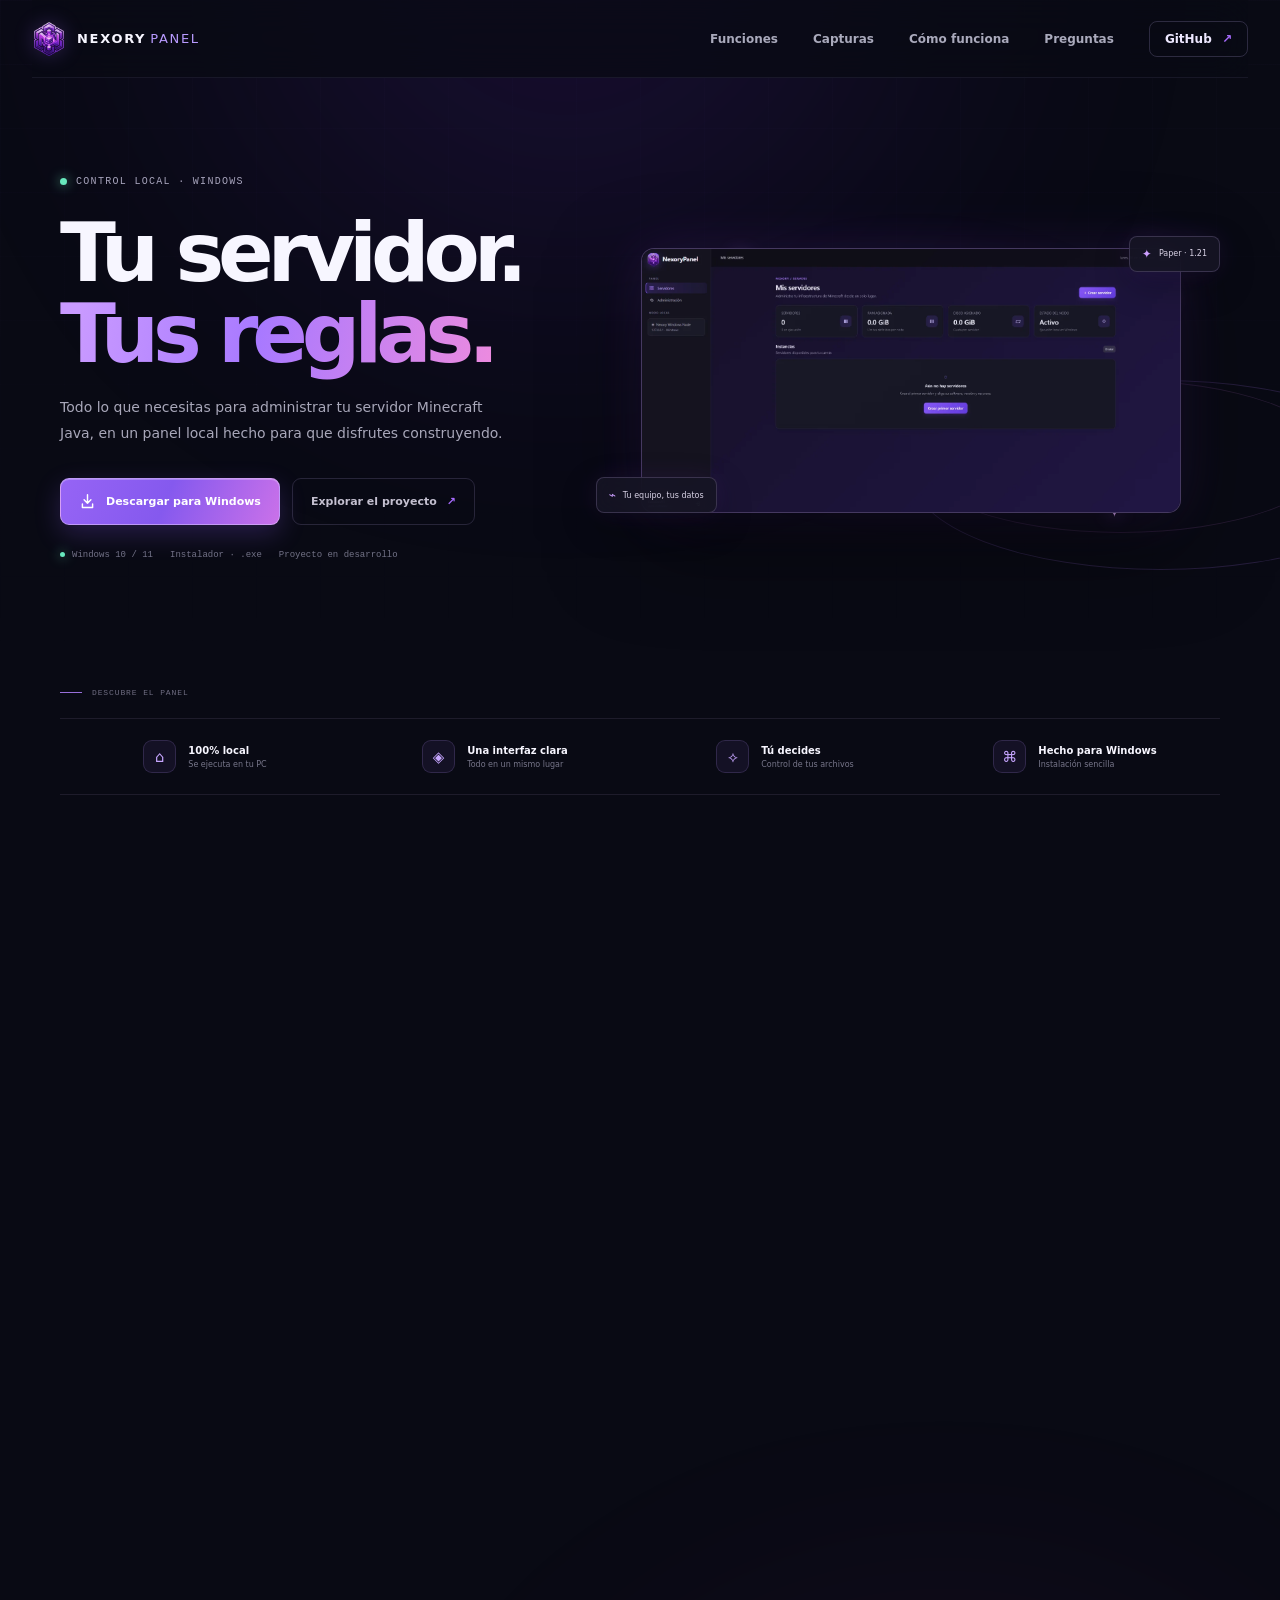
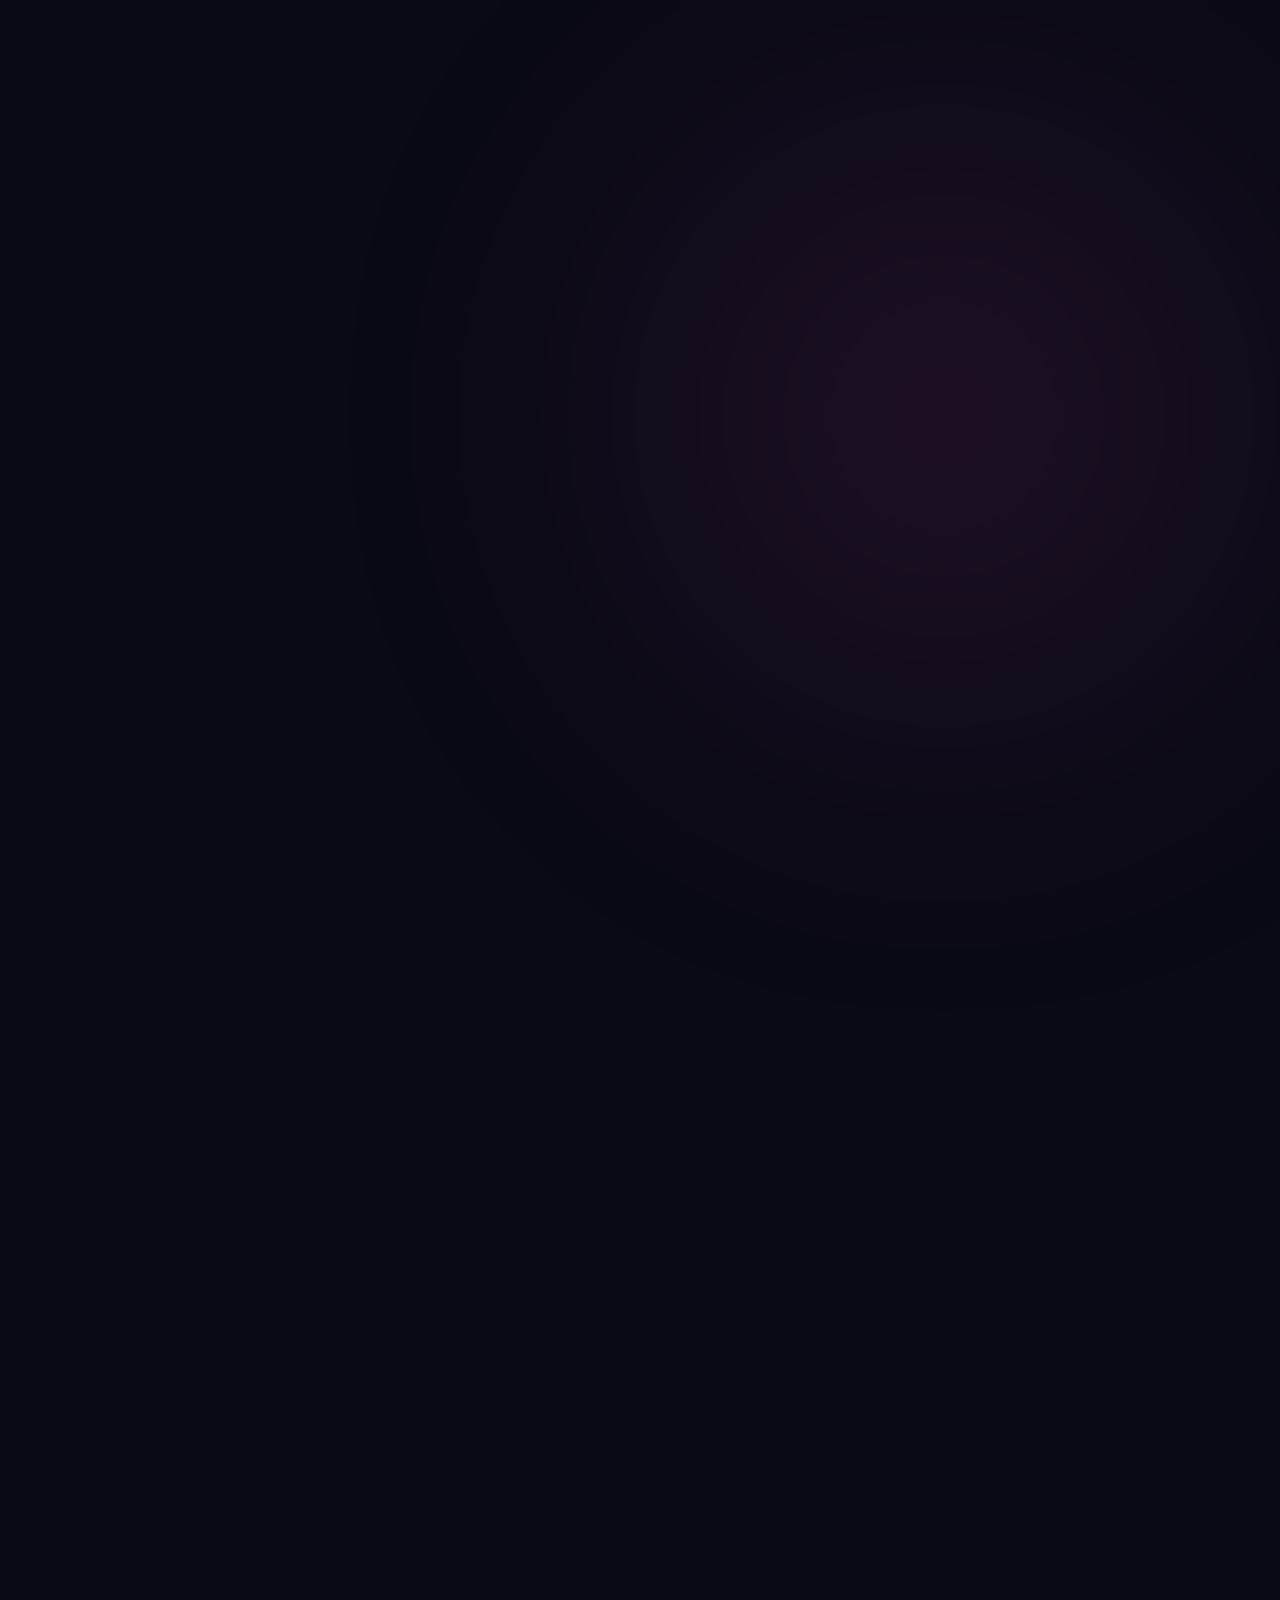
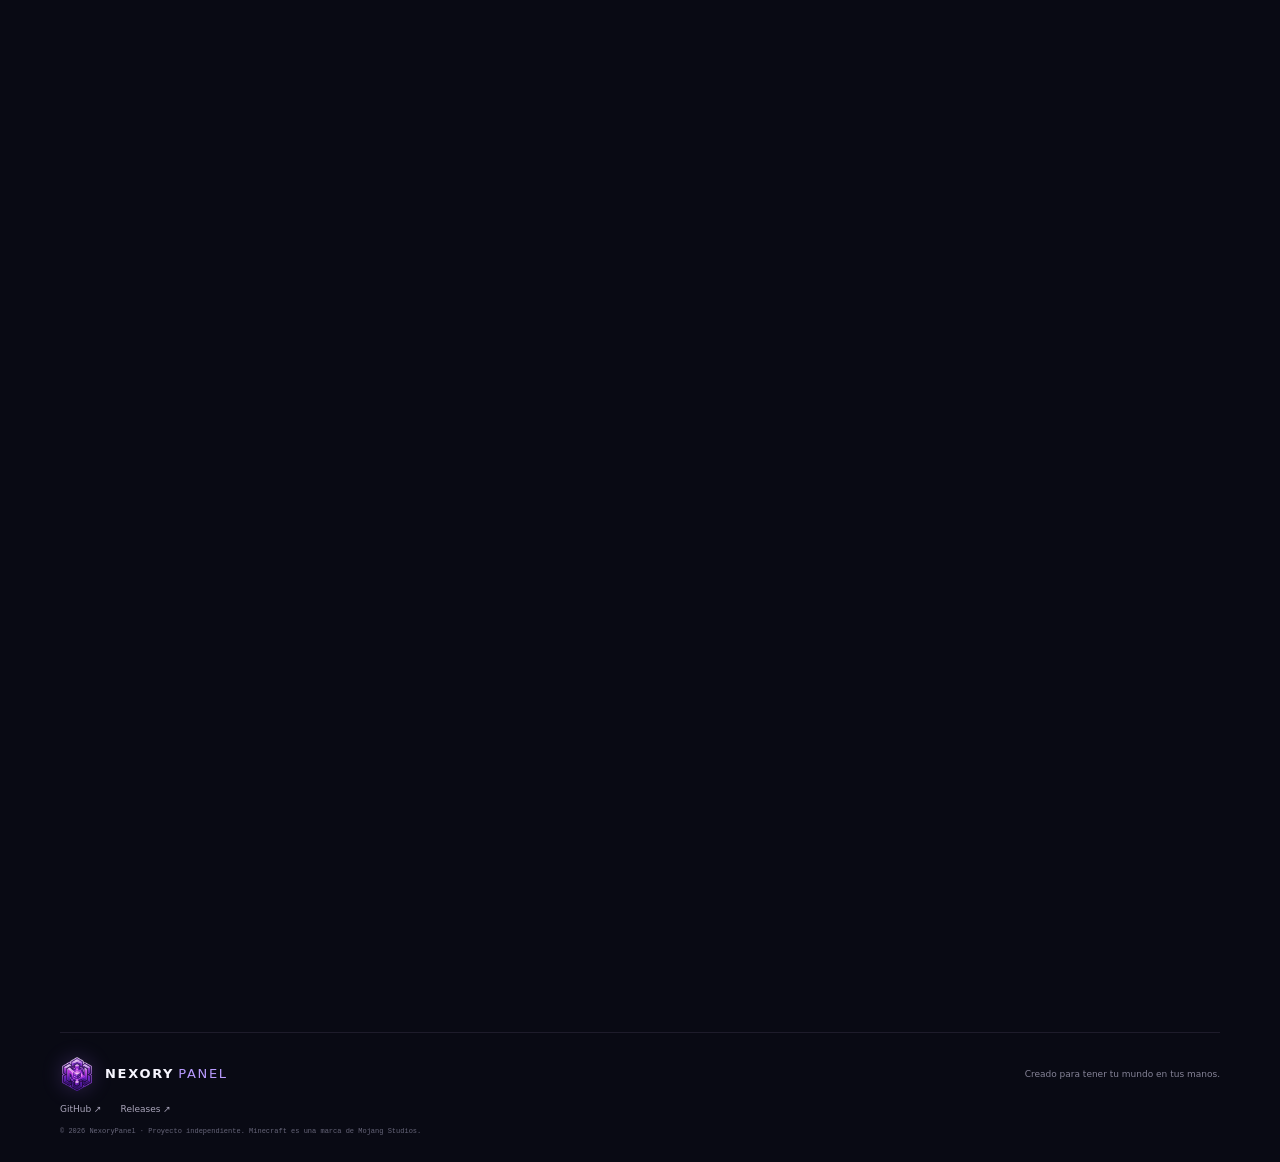
==== commit 4cdd28ae: "Secure and refine the landing page Co-authored-by: Copilot <223556219+Copilot@users.noreply.github.c" ====
--- a/docs/index.html
+++ b/docs/index.html
@@ -4,15 +4,14 @@
   <meta charset="utf-8">
   <meta name="viewport" content="width=device-width, initial-scale=1">
   <meta name="theme-color" content="#090a14">
-  <meta name="description" content="NexoryPanel: administra tus servidores Minecraft Java desde un panel local para Windows, con consola, archivos, backups y mucho más.">
+  <meta name="referrer" content="strict-origin-when-cross-origin">
+  <meta name="description" content="Descarga NexoryPanel desde GitHub Releases. Panel local para administrar servidores Minecraft Java en Windows, con consola, archivos, backups y más.">
+  <meta http-equiv="Content-Security-Policy" content="default-src 'self'; base-uri 'self'; object-src 'none'; frame-src 'none'; form-action 'self'; img-src 'self'; font-src 'self'; style-src 'self'; script-src 'self'; connect-src 'self'; upgrade-insecure-requests">
   <meta property="og:title" content="NexoryPanel — Tu servidor, bajo control">
   <meta property="og:description" content="Un panel moderno para gestionar servidores Minecraft Java en Windows.">
   <meta property="og:type" content="website">
   <title>NexoryPanel — Tu servidor, bajo control</title>
-  <link rel="icon" type="image/svg+xml" href="./favicon.svg">
-  <link rel="preconnect" href="https://fonts.googleapis.com">
-  <link rel="preconnect" href="https://fonts.gstatic.com" crossorigin>
-  <link href="https://fonts.googleapis.com/css2?family=DM+Mono:wght@400;500&family=Manrope:wght@400;500;600;700;800&display=swap" rel="stylesheet">
+  <link rel="icon" type="image/png" href="./assets/icon.png">
   <link rel="stylesheet" href="./styles.css">
   <script src="./app.js" defer></script>
 </head>
@@ -21,7 +20,7 @@
   <div class="page-glow page-glow-bottom" aria-hidden="true"></div>
   <header class="site-header">
     <a class="brand" href="#inicio" aria-label="NexoryPanel, inicio">
-      <span class="brand-mark" aria-hidden="true"><svg viewBox="0 0 40 40"><path d="M20 3 35 11.5v17L20 37 5 28.5v-17L20 3Z"/><path d="m12 25 8-14 8 14M15.5 19h9"/></svg></span>
+      <img class="brand-mark" src="./assets/icon.png" width="32" height="32" alt="">
       <span>NEXORY<span class="brand-light">PANEL</span></span>
     </a>
     <button class="menu-toggle" type="button" aria-expanded="false" aria-controls="main-nav" aria-label="Abrir menú"><span></span><span></span></button>
@@ -52,41 +51,13 @@
 
       <div class="hero-art reveal" data-tilt>
         <div class="art-orbit orbit-one"></div><div class="art-orbit orbit-two"></div>
-        <div class="art-star star-one">✦</div><div class="art-star star-two">✧</div><div class="art-star star-three">✦</div>
+        <div class="art-star star-one" aria-hidden="true">✦</div><div class="art-star star-two" aria-hidden="true">✧</div><div class="art-star star-three" aria-hidden="true">✦</div>
         <div class="art-glow"></div>
-        <div class="dashboard-preview" aria-label="Vista previa del dashboard de NexoryPanel">
-          <div class="preview-sidebar">
-            <div class="preview-brand"><span class="mini-mark">N</span><span>Nexory<span>Panel</span></span></div>
-            <div class="preview-node"><i></i> NODO LOCAL</div>
-            <div class="preview-nav active"><span>◈</span> Dashboard</div>
-            <div class="preview-nav"><span>⌘</span> Consola</div>
-            <div class="preview-nav"><span>▤</span> Archivos</div>
-            <div class="preview-nav"><span>◷</span> Backups</div>
-            <div class="preview-user"><span class="user-avatar">N</span><span>Tu servidor<small>Administrador</small></span><span class="user-online"></span></div>
-          </div>
-          <div class="preview-main">
-            <div class="preview-topbar"><span>MI SERVIDOR <b>/</b> DASHBOARD</span><span class="preview-top-user">● &nbsp;LOCAL</span></div>
-            <div class="preview-title-row"><div><div class="preview-kicker">NEXORY / INSTANCIAS</div><h2 id="preview-heading">¡Hola, administrador!</h2><p id="preview-description">Todo listo para tu próxima aventura.</p></div><span class="server-state"><i></i> En línea</span></div>
-            <div class="preview-stats">
-              <div class="preview-stat"><span>CPU</span><b id="preview-cpu">18<span>%</span></b><div class="sparkline spark-purple"><i></i></div></div>
-              <div class="preview-stat"><span>MEMORIA</span><b id="preview-ram">4.2<span> GB</span></b><div class="meter"><i style="width: 46%"></i></div></div>
-              <div class="preview-stat"><span>JUGADORES</span><b id="preview-players">06<span> / 20</span></b><div class="avatar-stack"><i>J</i><i>A</i><i>M</i><small>+3</small></div></div>
-            </div>
-            <div class="preview-console">
-              <div class="console-head"><span id="preview-tab-label">ACTIVIDAD RECIENTE</span><span class="console-live"><i></i> LIVE</span></div>
-              <div class="console-row"><time>12:42:06</time><span class="console-green">[INFO]</span><span id="preview-line-one">Servidor iniciado en 4.82s</span></div>
-              <div class="console-row"><time>12:42:09</time><span class="console-purple">[JOIN]</span><span id="preview-line-two">Alex se ha unido al servidor</span></div>
-              <div class="console-row"><time>12:42:12</time><span class="console-blue">[INFO]</span><span id="preview-line-three">Preparando el mundo «Nexoria»...</span></div>
-            </div>
-            <div class="preview-tabs" role="tablist" aria-label="Vista previa del panel">
-              <button class="preview-tab is-active" type="button" role="tab" aria-selected="true" data-preview="dashboard">Overview</button>
-              <button class="preview-tab" type="button" role="tab" aria-selected="false" data-preview="console">Consola</button>
-              <button class="preview-tab" type="button" role="tab" aria-selected="false" data-preview="files">Archivos</button>
-            </div>
-          </div>
-        </div>
-        <div class="floating-chip chip-version"><span>✦</span> Paper · 1.21</div>
-        <div class="floating-chip chip-secure"><span>⌁</span> Tu equipo, tus datos</div>
+        <a class="hero-screenshot" href="./assets/servers-overview.webp" target="_blank" rel="noreferrer" aria-label="Abrir la captura real de NexoryPanel a tamaño completo">
+          <img src="./assets/servers-overview.webp" alt="Vista real de NexoryPanel: panel de servidores, recursos del nodo y opción para crear una instancia." width="1571" height="768" fetchpriority="high" decoding="async">
+        </a>
+        <div class="floating-chip chip-version"><span aria-hidden="true">✦</span> Paper · 1.21</div>
+        <div class="floating-chip chip-secure"><span aria-hidden="true">⌁</span> Tu equipo, tus datos</div>
       </div>
       <a class="scroll-cue" href="#funciones"><span></span> DESCUBRE EL PANEL</a>
     </section>
@@ -138,7 +109,7 @@
       <div class="how-art reveal">
         <div class="how-glow"></div><div class="how-card">
           <div class="how-card-header"><span class="how-dot"></span><span>ESTADO DEL SERVIDOR</span><span class="how-live">EN EJECUCIÓN</span></div>
-          <div class="how-world"><div class="pixel-sun"></div><div class="pixel-mountain mountain-back"></div><div class="pixel-mountain mountain-front"></div><div class="pixel-ground"></div><div class="pixel-cube cube-one"></div><div class="pixel-cube cube-two"></div><div class="pixel-cube cube-three"></div></div>
+          <div class="how-world"><img class="minecraft-world" src="./assets/minecraft-world.webp" alt="Captura real de Minecraft: mundo abierto con terreno de arena, hierba y árboles, tomada por el creador del proyecto." width="1463" height="768" loading="lazy" decoding="async"></div>
           <div class="how-card-footer"><span>✦ &nbsp; NEXORIA SMP</span><span>TPS &nbsp;<b>20.0</b></span><span>ONLINE &nbsp;<b>06</b></span></div>
         </div>
         <div class="orbit-label"><span>✧</span> TU NODO LOCAL</div>
@@ -157,9 +128,10 @@
       <div class="download-backdrop" aria-hidden="true"><span></span><span></span><span></span></div>
       <div class="download-content"><div class="eyebrow"><span class="status-pulse"></span> TU PRÓXIMA AVENTURA EMPIEZA AQUÍ</div><h2>Prepara el mundo.<br><span class="gradient-text">Invita a tu gente.</span></h2><p>NexoryPanel para Windows, a un clic de distancia.</p>
         <a class="button button-primary button-download" href="https://github.com/FelixDevvv/nexorypanel/releases/latest/download/NexoryPanel.exe" data-download><svg viewBox="0 0 20 20" aria-hidden="true"><path d="M10 2v10m0 0 4-4m-4 4L6 8m-2 5v4h12v-4"/></svg>Descargar para Windows</a>
-        <span class="download-note">Windows 10 / 11 · Instalador .exe · Descarga desde GitHub</span>
+        <span class="download-note">Windows 10 / 11 · Ejecutable sin firma digital · Descarga oficial de GitHub</span>
+        <a class="checksum-link" href="./assets/NexoryPanel-v0.1.0.exe.sha256" target="_blank" rel="noreferrer">SHA-256 del instalador v0.1.0 <span aria-hidden="true">↗</span></a>
       </div>
-      <div class="download-graphic" aria-hidden="true"><div class="download-ring ring-a"></div><div class="download-ring ring-b"></div><div class="download-cube"><div class="cube-face cube-top"></div><div class="cube-face cube-left"></div><div class="cube-face cube-right"></div><span>✦</span></div><i class="graphic-spark spark-a">✧</i><i class="graphic-spark spark-b">✦</i></div>
+      <div class="download-graphic" aria-hidden="true"><div class="download-ring ring-a"></div><div class="download-ring ring-b"></div><img class="download-logo" src="./assets/icon.png" width="160" height="160" alt="" loading="lazy" decoding="async"><i class="graphic-spark spark-a">✧</i><i class="graphic-spark spark-b">✦</i></div>
     </section>
 
     <section class="faq section-wrap section-space" id="preguntas">
@@ -174,7 +146,7 @@
   </main>
 
   <footer class="site-footer section-wrap">
-    <a class="brand" href="#inicio"><span class="brand-mark" aria-hidden="true"><svg viewBox="0 0 40 40"><path d="M20 3 35 11.5v17L20 37 5 28.5v-17L20 3Z"/><path d="m12 25 8-14 8 14M15.5 19h9"/></svg></span><span>NEXORY<span class="brand-light">PANEL</span></span></a>
+    <a class="brand" href="#inicio"><img class="brand-mark" src="./assets/icon.png" width="32" height="32" alt=""><span>NEXORY<span class="brand-light">PANEL</span></span></a>
     <p>Creado para tener tu mundo en tus manos.</p>
     <div><a href="https://github.com/FelixDevvv/nexorypanel" target="_blank" rel="noreferrer">GitHub ↗</a><a href="https://github.com/FelixDevvv/nexorypanel/releases" target="_blank" rel="noreferrer">Releases ↗</a></div>
     <small>© <span id="year"></span> NexoryPanel · Proyecto independiente. Minecraft es una marca de Mojang Studios.</small>
--- a/docs/styles.css
+++ b/docs/styles.css
@@ -11,13 +11,12 @@
   --blue: #70a7ff;
   --mint: #65e9c5;
   --line: rgba(209, 195, 255, .1);
-  --mono: "DM Mono", Consolas, monospace;
-  --sans: "Manrope", "Segoe UI", sans-serif;
+  --mono: "Cascadia Code", "Segoe UI Mono", Consolas, monospace;
+  --sans: "Segoe UI Variable", "Segoe UI", system-ui, sans-serif;
 }
 
 * { box-sizing: border-box; }
-html { overflow-x: clip; }
-html { scroll-behavior: smooth; scroll-padding-top: 88px; }
+html { overflow-x: clip; scroll-behavior: smooth; scroll-padding-top: 88px; }
 body { margin: 0; overflow-x: hidden; background: var(--bg); color: var(--text); font-family: var(--sans); -webkit-font-smoothing: antialiased; }
 body::before { position: fixed; z-index: -2; inset: 0; background-image: linear-gradient(rgba(139, 119, 205, .025) 1px, transparent 1px), linear-gradient(90deg, rgba(139, 119, 205, .025) 1px, transparent 1px); background-size: 64px 64px; content: ""; mask-image: linear-gradient(to bottom, black, transparent 75%); pointer-events: none; }
 a { color: inherit; text-decoration: none; }
@@ -25,13 +24,12 @@
 ::selection { background: rgba(169, 108, 255, .4); }
 .page-glow { position: absolute; z-index: -1; width: 42rem; height: 42rem; border-radius: 50%; filter: blur(145px); opacity: .14; pointer-events: none; }
 .page-glow-top { top: -25rem; left: 18%; background: #732ce6; }
-.page-glow-bottom { top: 105rem; right: -25rem; background: #ed49d6; opacity: .09; }
+.page-glow-bottom { top: 105rem; right: 0; background: #ed49d6; opacity: .09; }
 .section-wrap { width: min(1160px, calc(100% - 64px)); margin-inline: auto; }
 .section-space { padding-top: 150px; }
 .site-header { position: sticky; z-index: 20; top: 0; display: flex; width: min(1320px, calc(100% - 64px)); height: 78px; align-items: center; justify-content: space-between; margin-inline: auto; border-bottom: 1px solid rgba(206, 194, 255, .08); background: rgba(9, 10, 20, .8); backdrop-filter: blur(18px); }
 .brand { display: inline-flex; align-items: center; gap: 11px; font-size: 13px; font-weight: 800; letter-spacing: .13em; }
-.brand-mark { display: grid; width: 32px; height: 32px; place-items: center; }
-.brand-mark svg { width: 32px; fill: none; stroke: #b985ff; stroke-linecap: round; stroke-linejoin: round; stroke-width: 2; }
+.brand-mark { display: block; width: 34px; height: 34px; flex: 0 0 34px; border-radius: 9px; object-fit: contain; filter: drop-shadow(0 0 10px rgba(165, 104, 255, .24)); }
 .brand-light { margin-left: 4px; color: #b99bff; font-weight: 500; }
 .main-nav { display: flex; align-items: center; gap: 35px; color: #aaaabc; font-size: 12px; font-weight: 600; }
 .main-nav a { transition: color .2s ease; }
@@ -59,26 +57,18 @@
 .hero-meta { display: flex; flex-wrap: wrap; gap: 17px; margin-top: 25px; color: #737387; font-family: var(--mono); font-size: 9px; }
 .hero-meta > span:first-child { display: flex; align-items: center; gap: 7px; }
 .meta-dot { width: 5px; height: 5px; }
-.hero-art { position: relative; display: grid; min-width: 0; min-height: 450px; place-items: center; perspective: 1000px; }
+.hero-art { position: relative; display: grid; min-width: 0; min-height: 380px; place-items: center; perspective: 1000px; }
 .art-glow { position: absolute; top: 16%; left: 13%; width: 75%; height: 65%; border-radius: 50%; background: radial-gradient(ellipse, rgba(157, 71, 255, .34), rgba(96, 46, 171, .13) 45%, transparent 72%); filter: blur(26px); }
 .art-orbit { position: absolute; top: 50%; left: 50%; z-index: 1; border: 1px solid rgba(176, 127, 255, .17); border-radius: 50%; }
 .orbit-one { width: 500px; height: 190px; }
 .orbit-two { width: 420px; height: 153px; border-color: rgba(229, 137, 255, .12); animation-name: orbitDriftAlt; }
 .art-star { position: absolute; z-index: 2; color: #e5b7ff; text-shadow: 0 0 18px #b463ff; }
 .star-one { top: 15%; left: 21%; font-size: 22px; }.star-two { top: 24%; right: 7%; font-size: 27px; }.star-three { right: 16%; bottom: 13%; font-size: 16px; }
-.dashboard-preview { position: relative; z-index: 3; display: grid; width: min(540px, 100%); min-height: 350px; grid-template-columns: 132px 1fr; overflow: hidden; border: 1px solid rgba(191, 157, 255, .25); border-radius: 13px; background: rgba(15, 15, 27, .91); box-shadow: 0 30px 90px rgba(0,0,0,.58), 0 0 54px rgba(136, 74, 233, .14), inset 0 1px rgba(255,255,255,.035); transform: rotateX(var(--tilt-x, 0deg)) rotateY(var(--tilt-y, 0deg)); transition: transform .28s ease; backdrop-filter: blur(16px); }
-.preview-sidebar { position: relative; display: flex; flex-direction: column; padding: 16px 10px; border-right: 1px solid rgba(190, 173, 235, .09); background: rgba(16, 16, 29, .75); }
-.preview-brand { display: flex; align-items: center; gap: 7px; margin-bottom: 26px; font-size: 9px; font-weight: 800; }.preview-brand > span:last-child > span { margin-left: 2px; color: #a694d5; font-weight: 500; }
-.mini-mark { display: grid; width: 20px; height: 20px; place-items: center; border-radius: 6px; background: linear-gradient(135deg, #ac70ff, #7048d1); color: white; font-size: 10px; }
-.preview-node { margin: 0 0 9px 3px; color: #696a7d; font-family: var(--mono); font-size: 6px; letter-spacing: .1em; }.preview-node i, .user-online, .server-state i, .console-live i { display: inline-block; width: 5px; height: 5px; margin-right: 4px; border-radius: 50%; background: #68e9bd; box-shadow: 0 0 8px #54dbae; }
-.preview-nav { display: flex; align-items: center; gap: 8px; padding: 8px 8px; border-radius: 6px; color: #86859a; font-size: 8px; }.preview-nav > span { width: 12px; color: #918ca9; font-size: 11px; }.preview-nav.active { background: rgba(160, 102, 255, .15); color: #e0cbff; }.preview-nav.active > span { color: #c397ff; }
-.preview-user { display: flex; align-items: center; gap: 7px; margin-top: auto; padding: 10px 0 1px; border-top: 1px solid rgba(190, 173, 235, .09); color: #c5c0d2; font-size: 7px; }.user-avatar { display: grid; width: 22px; height: 22px; place-items: center; border-radius: 50%; background: linear-gradient(145deg, #d884ef, #6e55ca); }.preview-user small { display: block; margin-top: 3px; color: #77768a; font-size: 6px; }.user-online { width: 5px; height: 5px; margin-left: auto; }
-.preview-main { min-width: 0; padding: 14px 15px 11px; }.preview-topbar { display: flex; justify-content: space-between; color: #77768a; font-family: var(--mono); font-size: 6px; letter-spacing: .06em; }.preview-topbar b { padding: 0 5px; color: #b395eb; }.preview-top-user { color: #9c99ae; }
-.preview-title-row { display: flex; align-items: center; justify-content: space-between; margin: 21px 0 14px; }.preview-kicker { color: #a98ae2; font-family: var(--mono); font-size: 6px; letter-spacing: .1em; }.preview-title-row h2 { margin: 6px 0 3px; font-size: 13px; font-weight: 700; letter-spacing: -.03em; }.preview-title-row p { margin: 0; color: #818094; font-size: 7px; }.server-state { padding: 6px 7px; border: 1px solid rgba(104, 233, 189, .15); border-radius: 7px; background: rgba(104, 233, 189, .07); color: #9be9d0; font-family: var(--mono); font-size: 6px; }.server-state i { width: 4px; height: 4px; }
-.preview-stats { display: grid; grid-template-columns: repeat(3, 1fr); gap: 7px; }.preview-stat { position: relative; min-height: 77px; padding: 10px 9px; overflow: hidden; border: 1px solid rgba(199, 186, 233, .09); border-radius: 7px; background: rgba(255,255,255,.018); }.preview-stat > span { display: block; color: #8b899e; font-family: var(--mono); font-size: 6px; letter-spacing: .06em; }.preview-stat > b { display: block; margin-top: 7px; font-size: 17px; letter-spacing: -.05em; }.preview-stat > b span { color: #8c8a9e; font-size: 8px; font-weight: 500; letter-spacing: 0; }.sparkline { position: absolute; right: 8px; bottom: 9px; width: 36px; height: 14px; border-bottom: 1px solid #aa72ff; background: linear-gradient(140deg, transparent 0 25%, #a76bff 26% 29%, transparent 30% 42%, #a76bff 43% 46%, transparent 47% 60%, #a76bff 61% 64%, transparent 65%); }.meter { height: 3px; margin-top: 8px; overflow: hidden; border-radius: 9px; background: #292637; }.meter i { display: block; height: 100%; border-radius: inherit; background: linear-gradient(90deg, #8b69f5, #ed83dc); }.avatar-stack { display: flex; align-items: center; margin-top: 6px; }.avatar-stack i, .avatar-stack small { display: grid; width: 15px; height: 15px; margin-left: -3px; place-items: center; border: 1px solid #161523; border-radius: 50%; background: #7862bb; font-size: 6px; font-style: normal; }.avatar-stack i:first-child { margin-left: 0; background: #8f58bd; }.avatar-stack i:nth-child(2) { background: #436a98; }.avatar-stack small { background: #302d43; color: #b9b1d1; font-size: 5px; }
-.preview-console { margin-top: 10px; padding: 8px 9px; border: 1px solid rgba(199, 186, 233, .08); border-radius: 7px; background: rgba(5, 6, 12, .48); }.console-head { display: flex; justify-content: space-between; margin-bottom: 7px; color: #8b899c; font-family: var(--mono); font-size: 6px; letter-spacing: .06em; }.console-live { color: #77d7b6; }.console-live i { width: 4px; height: 4px; }.console-row { display: grid; grid-template-columns: 42px 28px 1fr; gap: 5px; margin: 5px 0; overflow: hidden; color: #c4bfd4; font-family: var(--mono); font-size: 6px; text-overflow: ellipsis; white-space: nowrap; }.console-row time { color: #68677b; }.console-green { color: #76ddba; }.console-purple { color: #cb8aff; }.console-blue { color: #82aaff; }
-.preview-tabs { display: flex; gap: 13px; margin-top: 9px; border-bottom: 1px solid rgba(190, 173, 235, .08); }.preview-tab { position: relative; padding: 6px 0; border: 0; background: none; color: #747285; cursor: pointer; font-family: var(--mono); font-size: 6px; }.preview-tab.is-active { color: #d3baff; }.preview-tab.is-active::after { position: absolute; right: 0; bottom: -1px; left: 0; height: 1px; background: #be8aff; content: ""; }
+.hero-screenshot { position: relative; z-index: 3; display: block; width: min(540px, 100%); overflow: hidden; border: 1px solid rgba(191, 157, 255, .3); border-radius: 13px; background: #100e1b; box-shadow: 0 30px 90px rgba(0,0,0,.52), 0 0 54px rgba(136, 74, 233, .17); transform: rotateX(var(--tilt-x, 0deg)) rotateY(var(--tilt-y, 0deg)); transition: transform .3s ease, box-shadow .3s ease; }
+.hero-screenshot img { display: block; width: 100%; height: auto; aspect-ratio: 1571 / 768; object-fit: cover; }
+.hero-screenshot:hover, .hero-screenshot:focus-visible { box-shadow: 0 33px 100px rgba(0,0,0,.58), 0 0 64px rgba(159, 92, 250, .27); }
 .floating-chip { position: absolute; z-index: 4; display: flex; align-items: center; gap: 7px; padding: 10px 12px; border: 1px solid rgba(216, 186, 255, .19); border-radius: 8px; background: rgba(22, 21, 37, .88); box-shadow: 0 12px 35px rgba(0,0,0,.28), 0 0 26px rgba(143, 78, 227, .12); color: #d9d3e6; font-size: 8px; backdrop-filter: blur(12px); }.floating-chip span { color: #cd9fff; font-size: 12px; }.chip-version { top: 12%; right: 0; }.chip-secure { bottom: 15%; left: -1%; }
+.download-graphic { position: relative; display: grid; width: 42%; height: 340px; place-items: center; }.download-ring { position: absolute; width: 280px; height: 130px; border: 1px solid rgba(204, 157, 255, .22); border-radius: 50%; transform: rotate(-28deg); }.download-ring.ring-a { animation: ringSway 10s ease-in-out infinite alternate; }.download-ring.ring-b { width: 220px; height: 110px; border-color: rgba(228, 141, 238, .2); transform: rotate(51deg); animation: ringSway 12s ease-in-out infinite alternate-reverse; }.download-logo { position: relative; z-index: 2; width: 150px; height: 150px; object-fit: contain; filter: drop-shadow(0 10px 40px rgba(192, 105, 255, .4)); animation: logoFloat 5.5s ease-in-out infinite; }.graphic-spark { position: absolute; color: #e4bbff; font-size: 22px; text-shadow: 0 0 18px #c46cff; animation: starPulse 4s ease-in-out infinite; }.spark-a { top: 22%; left: 23%; }.spark-b { right: 16%; bottom: 21%; font-size: 15px; animation-delay: -2s; }
 .scroll-cue { position: absolute; bottom: 21px; left: 0; display: flex; align-items: center; gap: 10px; color: #6f6d82; font-family: var(--mono); font-size: 8px; letter-spacing: .11em; }.scroll-cue span { width: 22px; height: 1px; background: #986fda; }
 .trust-strip { display: grid; grid-template-columns: repeat(4, 1fr); padding: 21px 0; border-top: 1px solid var(--line); border-bottom: 1px solid var(--line); }.trust-strip > div { display: flex; align-items: center; justify-content: center; gap: 12px; }.trust-icon { display: grid; width: 33px; height: 33px; place-items: center; border: 1px solid rgba(189, 154, 255, .17); border-radius: 9px; background: rgba(157, 100, 242, .08); color: #c7a6ff; font-size: 15px; }.trust-strip b, .trust-strip small { display: block; }.trust-strip b { font-size: 10px; font-weight: 700; }.trust-strip small { margin-top: 4px; color: #77768a; font-size: 8px; }
 .section-heading { max-width: 600px; margin-bottom: 38px; }.section-heading h2, .how-copy h2, .download-content h2 { margin: 17px 0 13px; font-size: clamp(37px, 5vw, 55px); font-weight: 700; letter-spacing: -.065em; line-height: 1.1; }.muted-gradient { background: linear-gradient(100deg, #d7ceec, #9d8caf); background-clip: text; -webkit-text-fill-color: transparent; }.section-heading > p, .how-copy > p { max-width: 510px; margin: 0; color: #9291a6; font-size: 12px; line-height: 1.9; }
@@ -87,7 +77,7 @@
 .file-illustration { display: grid; gap: 5px; width: 260px; margin-top: 17px; }.file-illustration > div { display: grid; grid-template-columns: 18px 1fr auto 10px; align-items: center; gap: 8px; padding: 6px 9px; border: 1px solid rgba(196, 184, 227, .07); border-radius: 6px; background: rgba(6,7,13,.33); color: #d3cee0; font-size: 7px; }.file-illustration small { color: #77758a; font-family: var(--mono); font-size: 6px; }.file-folder { color: #8fafff; font-size: 10px; }.file-yml { display: grid; width: 15px; height: 15px; place-items: center; border-radius: 4px; background: rgba(171, 120, 255, .16); color: #c4a0ff; font-family: var(--mono); font-size: 7px; }.file-chevron { color: #706e83; font-size: 12px; }
 .software-chips { display: flex; flex-wrap: wrap; gap: 6px; margin-top: 20px; }.software-chips span { padding: 7px 10px; border: 1px solid rgba(198, 180, 238, .13); border-radius: 6px; background: rgba(255,255,255,.025); color: #c8c0d8; font-family: var(--mono); font-size: 7px; }.software-chips span:first-child { border-color: rgba(174, 132, 255, .34); color: #d0b4ff; }
 .feature-card-backups { display: flex; flex-direction: column; }.backup-visual { display: flex; width: min(400px, 100%); align-items: center; gap: 12px; margin-top: 19px; padding: 11px 13px; border: 1px solid rgba(190, 177, 229, .09); border-radius: 8px; background: rgba(6,7,13,.38); }.backup-orb { display: grid; width: 28px; height: 28px; place-items: center; border: 1px solid rgba(100, 228, 192, .35); border-radius: 50%; background: rgba(100, 228, 192, .1); color: #75e3c2; font-size: 12px; }.backup-lines { flex: 1; }.backup-lines b, .backup-lines small { display: block; }.backup-lines b { color: #dad6e5; font-size: 7px; }.backup-lines small { margin-top: 4px; color: #7c7b8f; font-size: 6px; }.backup-progress { height: 2px; margin-top: 7px; overflow: hidden; border-radius: 3px; background: #282738; }.backup-progress i { display: block; width: 100%; height: 100%; background: linear-gradient(90deg, #49d9b2, #a5f2d5); }.backup-size { color: #aaa6bb; font-family: var(--mono); font-size: 7px; }
-.how { display: grid; grid-template-columns: 1fr 1fr; align-items: center; gap: 90px; }.how-art { position: relative; min-height: 370px; display: grid; place-items: center; }.how-glow { position: absolute; width: 80%; height: 70%; border-radius: 50%; background: radial-gradient(ellipse, rgba(121, 67, 225, .22), transparent 70%); filter: blur(30px); }.how-card { position: relative; width: min(420px, 100%); overflow: hidden; border: 1px solid rgba(189, 160, 246, .22); border-radius: 13px; background: linear-gradient(145deg, rgba(26, 25, 42, .97), rgba(12, 14, 24, .98)); box-shadow: 0 24px 80px rgba(0,0,0,.42), 0 0 38px rgba(133,76,227,.1); transform: rotate(-3deg); }.how-card-header { display: flex; height: 39px; align-items: center; gap: 8px; padding: 0 14px; border-bottom: 1px solid rgba(198, 179, 238, .09); color: #9894aa; font-family: var(--mono); font-size: 7px; letter-spacing: .07em; }.how-dot { width: 6px; height: 6px; border-radius: 50%; background: #73e5be; box-shadow: 0 0 9px #73e5be; }.how-live { margin-left: auto; color: #8bdfc0; font-size: 6px; }.how-world { position: relative; height: 205px; overflow: hidden; background: linear-gradient(175deg, #17162e 0%, #34305c 64%, #75609e 100%); }.how-world::after { position: absolute; inset: 0; background: radial-gradient(ellipse at 70% 37%, rgba(221, 175, 255, .18), transparent 49%); content: ""; }.pixel-sun { position: absolute; top: 29px; right: 76px; width: 43px; height: 43px; border-radius: 50%; background: #f0c4fd; box-shadow: 0 0 38px 13px rgba(211, 157, 255, .34); }.pixel-mountain { position: absolute; bottom: 41px; width: 0; height: 0; border-right: 180px solid transparent; border-bottom: 110px solid #393458; border-left: 180px solid transparent; }.mountain-back { left: 34px; border-right-width: 140px; border-bottom-color: #4a426b; border-left-width: 140px; }.mountain-front { right: 8px; bottom: 28px; border-right-width: 184px; border-bottom-width: 96px; border-left-width: 184px; border-bottom-color: #2b3146; }.pixel-ground { position: absolute; z-index: 1; right: 0; bottom: 0; left: 0; height: 48px; background: linear-gradient(180deg, #343950, #1d2735); }.pixel-cube { position: absolute; z-index: 2; width: 28px; height: 31px; bottom: 36px; background: linear-gradient(135deg, #597b77 0 32%, #3b655d 33% 100%); box-shadow: inset -7px -7px rgba(0,0,0,.1); clip-path: polygon(0 0, 100% 0, 100% 82%, 85% 82%, 85% 100%, 0 100%); }.cube-one { left: 25%; }.cube-two { left: 32%; bottom: 40px; width: 25px; height: 27px; background: linear-gradient(135deg, #759783 0 32%, #476d60 33%); }.cube-three { right: 26%; bottom: 33px; width: 34px; height: 36px; background: linear-gradient(135deg, #657e72 0 35%, #415e55 36%); }.how-card-footer { display: flex; justify-content: space-between; padding: 13px 15px; color: #89869b; font-family: var(--mono); font-size: 6px; letter-spacing: .05em; }.how-card-footer b { color: #ddd4eb; }.orbit-label { position: absolute; right: 1%; bottom: 10%; display: flex; align-items: center; gap: 7px; padding: 9px 11px; border: 1px solid rgba(208, 183, 255, .2); border-radius: 7px; background: rgba(21, 20, 36, .86); color: #c8bfd7; font-family: var(--mono); font-size: 7px; letter-spacing: .08em; }.orbit-label span { color: #c18cff; font-size: 12px; }
+.how { display: grid; grid-template-columns: 1fr 1fr; align-items: center; gap: 90px; }.how-art { position: relative; min-height: 370px; display: grid; place-items: center; }.how-glow { position: absolute; width: 80%; height: 70%; border-radius: 50%; background: radial-gradient(ellipse, rgba(121, 67, 225, .22), transparent 70%); filter: blur(30px); }.how-card { position: relative; width: min(520px, 100%); overflow: hidden; border: 1px solid rgba(189, 160, 246, .22); border-radius: 13px; background: rgba(15, 15, 25, .92); box-shadow: 0 24px 80px rgba(0,0,0,.42), 0 0 38px rgba(133,76,227,.1); transform: rotate(-2deg); }.how-card-header { display: flex; height: 39px; align-items: center; gap: 8px; padding: 0 14px; border-bottom: 1px solid rgba(198, 179, 238, .09); color: #9894aa; font-family: var(--mono); font-size: 7px; letter-spacing: .07em; }.how-dot { width: 6px; height: 6px; border-radius: 50%; background: #73e5be; box-shadow: 0 0 9px #73e5be; }.how-live { margin-left: auto; color: #8bdfc0; font-size: 6px; }.how-world { position: relative; height: auto; aspect-ratio: 1463 / 768; overflow: hidden; background: #b6d2fb; }.minecraft-world { display: block; width: 100%; height: 100%; object-fit: cover; transition: transform 8s ease; }.how-card:hover .minecraft-world { transform: scale(1.05); }.how-card-footer { display: flex; justify-content: space-between; padding: 13px 15px; color: #89869b; font-family: var(--mono); font-size: 6px; letter-spacing: .05em; }.how-card-footer b { color: #ddd4eb; }.orbit-label { position: absolute; right: 1%; bottom: 10%; display: flex; align-items: center; gap: 7px; padding: 9px 11px; border: 1px solid rgba(208, 183, 255, .2); border-radius: 7px; background: rgba(21, 20, 36, .86); color: #c8bfd7; font-family: var(--mono); font-size: 7px; letter-spacing: .08em; }.orbit-label span { color: #c18cff; font-size: 12px; }
 .how-copy h2 { margin-bottom: 11px; }.step-list { display: grid; gap: 18px; margin-top: 25px; }.step { display: flex; align-items: flex-start; gap: 13px; }.step > span { display: grid; width: 28px; height: 28px; flex: 0 0 28px; place-items: center; border: 1px solid rgba(185, 143, 255, .22); border-radius: 7px; background: rgba(160, 107, 244, .08); color: #ba8df8; font-family: var(--mono); font-size: 8px; }.step b, .step small { display: block; }.step b { margin-top: 2px; color: #e2deec; font-size: 10px; }.step small { max-width: 340px; margin-top: 5px; color: #838196; font-size: 9px; line-height: 1.7; }.text-link { display: inline-flex; gap: 8px; margin-top: 24px; color: #c5a1ff; font-size: 10px; font-weight: 700; }.text-link span { transition: transform .2s ease; }.text-link:hover span { transform: translate(3px,-3px); }
 .showcase-grid { display: grid; grid-template-columns: repeat(2, minmax(0, 1fr)); align-items: start; gap: 22px; padding-bottom: 48px; }
 .showcase-figure { min-width: 0; margin: 0; }.showcase-dashboard { margin-top: 64px; }
@@ -100,19 +90,18 @@
 .screenshot-image-wrap { display: block; overflow: hidden; background: #171328; }.screenshot-image-wrap img { display: block; width: 100%; height: auto; aspect-ratio: 1571 / 768; object-fit: cover; transition: transform .8s cubic-bezier(.2,.7,.2,1), filter .5s ease; }.showcase-dashboard .screenshot-image-wrap img { aspect-ratio: 1564 / 768; }.screenshot-frame:hover .screenshot-image-wrap img, .screenshot-frame:focus-visible .screenshot-image-wrap img { filter: saturate(1.08); transform: scale(1.025); }
 .screenshot-open { position: absolute; z-index: 2; top: 39px; right: 12px; display: grid; width: 28px; height: 28px; place-items: center; border: 1px solid rgba(255,255,255,.2); border-radius: 8px; background: rgba(13, 12, 23, .72); color: #eee6ff; font-size: 14px; opacity: 0; transform: translateY(5px); transition: opacity .25s ease, transform .25s ease; backdrop-filter: blur(8px); }.screenshot-frame:hover .screenshot-open, .screenshot-frame:focus-visible .screenshot-open { opacity: 1; transform: translateY(0); }
 .showcase-figure figcaption { display: flex; align-items: center; gap: 12px; padding: 15px 3px 0; }.caption-index { color: #ba8df8; font-family: var(--mono); font-size: 9px; }.showcase-figure figcaption b, .showcase-figure figcaption small { display: block; }.showcase-figure figcaption b { color: #e5dfef; font-size: 10px; }.showcase-figure figcaption small { margin-top: 5px; color: #858297; font-size: 8px; }.caption-arrow { margin-left: auto; color: #bd97f4; font-size: 12px; }
-.download-section { position: relative; display: flex; min-height: 360px; align-items: center; justify-content: space-between; margin-top: 145px; overflow: hidden; border: 1px solid rgba(183, 148, 249, .22); border-radius: 16px; background: linear-gradient(110deg, #17142a, #171322 55%, #1d152b); isolation: isolate; }.download-backdrop { position: absolute; z-index: -1; inset: 0; overflow: hidden; }.download-backdrop span { position: absolute; width: 380px; height: 380px; border-radius: 50%; filter: blur(90px); opacity: .19; }.download-backdrop span:first-child { top: -250px; left: 10%; background: #8f55f0; }.download-backdrop span:nth-child(2) { right: 7%; bottom: -300px; background: #cf50c7; }.download-backdrop span:last-child { top: 20%; right: 28%; width: 180px; height: 180px; background: #5a69d6; opacity: .1; }.download-content { position: relative; z-index: 2; padding: 52px 0 52px 55px; }.download-content h2 { margin: 17px 0 10px; font-size: clamp(37px, 4vw, 49px); }.download-content p { margin: 0; color: #aaa5ba; font-size: 11px; }.button-download { min-height: 47px; margin-top: 21px; }.download-note { display: block; margin-top: 11px; color: #898398; font-family: var(--mono); font-size: 7px; }.download-graphic { position: relative; display: grid; width: 42%; height: 340px; place-items: center; }.download-ring { position: absolute; width: 280px; height: 130px; border: 1px solid rgba(204, 157, 255, .22); border-radius: 50%; transform: rotate(-28deg); }.ring-b { width: 220px; height: 110px; border-color: rgba(228, 141, 238, .2); transform: rotate(51deg); }.download-cube { position: relative; z-index: 2; display: grid; width: 102px; height: 102px; place-items: center; filter: drop-shadow(0 10px 50px rgba(192, 105, 255, .45)); transform: rotate(-30deg) skew(0deg, 0deg); }.cube-face { position: absolute; width: 52px; height: 52px; border: 1px solid rgba(225, 195, 255, .4); background: linear-gradient(140deg, rgba(171, 107, 255, .66), rgba(111, 81, 209, .55)); }.cube-top { top: 1px; transform: scaleY(.55) rotate(45deg); }.cube-left { top: 27px; left: 4px; transform: skewY(30deg); }.cube-right { top: 27px; right: 4px; transform: skewY(-30deg); background: linear-gradient(140deg, rgba(217, 128, 237, .7), rgba(143, 79, 205, .59)); }.download-cube > span { z-index: 1; margin-top: 7px; color: white; font-size: 24px; text-shadow: 0 0 20px white; }.graphic-spark { position: absolute; color: #e4bbff; font-size: 22px; text-shadow: 0 0 18px #c46cff; }.spark-a { top: 22%; left: 23%; }.spark-b { right: 16%; bottom: 21%; font-size: 15px; }
+.download-section { position: relative; display: flex; min-height: 360px; align-items: center; justify-content: space-between; margin-top: 145px; overflow: hidden; border: 1px solid rgba(183, 148, 249, .22); border-radius: 16px; background: linear-gradient(110deg, #17142a, #171322 55%, #1d152b); isolation: isolate; }.download-backdrop { position: absolute; z-index: -1; inset: 0; overflow: hidden; }.download-backdrop span { position: absolute; width: 380px; height: 380px; border-radius: 50%; filter: blur(90px); opacity: .19; }.download-backdrop span:first-child { top: -250px; left: 10%; background: #8f55f0; }.download-backdrop span:nth-child(2) { right: 7%; bottom: -300px; background: #cf50c7; }.download-backdrop span:last-child { top: 20%; right: 28%; width: 180px; height: 180px; background: #5a69d6; opacity: .1; }.download-content { position: relative; z-index: 2; padding: 52px 0 52px 55px; }.download-content h2 { margin: 17px 0 10px; font-size: clamp(37px, 4vw, 49px); }.download-content p { margin: 0; color: #aaa5ba; font-size: 11px; }.button-download { min-height: 47px; margin-top: 21px; }.download-note { display: block; margin-top: 11px; color: #898398; font-family: var(--mono); font-size: 7px; }.checksum-link { display: inline-flex; gap: 5px; margin-top: 8px; color: #c5a1ff; font-size: 9px; }.checksum-link:hover { color: #e0c8ff; }.download-graphic { position: relative; display: grid; width: 42%; height: 340px; place-items: center; }.download-ring { position: absolute; width: 280px; height: 130px; border: 1px solid rgba(204, 157, 255, .22); border-radius: 50%; transform: rotate(-28deg); }.download-ring.ring-a { animation: ringSway 10s ease-in-out infinite alternate; }.download-ring.ring-b { width: 220px; height: 110px; border-color: rgba(228, 141, 238, .2); transform: rotate(51deg); animation: ringSway 12s ease-in-out infinite alternate-reverse; }.download-logo { position: relative; z-index: 2; width: 150px; height: 150px; object-fit: contain; filter: drop-shadow(0 10px 40px rgba(192, 105, 255, .4)); animation: logoFloat 5.5s ease-in-out infinite; }.graphic-spark { position: absolute; color: #e4bbff; font-size: 22px; text-shadow: 0 0 18px #c46cff; animation: starPulse 4s ease-in-out infinite; }.spark-a { top: 22%; left: 23%; }.spark-b { right: 16%; bottom: 21%; font-size: 15px; animation-delay: -2s; }
 .faq { display: grid; grid-template-columns: .8fr 1.2fr; gap: 80px; }.faq .section-heading { margin: 0; }.faq-list details { border-bottom: 1px solid var(--line); }.faq-list details:first-child { border-top: 1px solid var(--line); }.faq-list summary { display: flex; min-height: 58px; align-items: center; justify-content: space-between; gap: 16px; color: #e4dfef; cursor: pointer; font-size: 10px; font-weight: 700; list-style: none; }.faq-list summary::-webkit-details-marker { display: none; }.faq-list summary > span { position: relative; width: 17px; height: 17px; flex: 0 0 17px; border: 1px solid rgba(190, 156, 255, .2); border-radius: 5px; }.faq-list summary > span::before, .faq-list summary > span::after { position: absolute; top: 7px; left: 4px; width: 7px; height: 1px; background: #ba91f7; content: ""; transition: transform .2s ease; }.faq-list summary > span::after { transform: rotate(90deg); }.faq-list details[open] summary > span::after { transform: rotate(0); }.faq-list details p { max-width: 560px; margin: -2px 30px 17px 0; color: #8f8da2; font-size: 9px; line-height: 1.8; }
 .site-footer { display: grid; grid-template-columns: 1fr auto; align-items: center; gap: 13px 30px; margin-top: 120px; padding: 24px 0 27px; border-top: 1px solid var(--line); }.site-footer > p { margin: 0; color: #858397; font-size: 9px; }.site-footer > div { display: flex; gap: 19px; color: #aaa5bb; font-size: 9px; }.site-footer > small { grid-column: 1 / -1; color: #666579; font-family: var(--mono); font-size: 7px; }
 .reveal { opacity: 0; transform: translateY(17px); transition: opacity .65s ease, transform .65s cubic-bezier(.2,.7,.2,1); }.reveal.is-visible { opacity: 1; transform: translateY(0); }.feature-grid .reveal:nth-child(2) { transition-delay: .08s; }.feature-grid .reveal:nth-child(3) { transition-delay: .15s; }.feature-grid .reveal:nth-child(4) { transition-delay: .22s; }.showcase-grid .reveal:nth-child(2) { transition-delay: .16s; }.showcase-figure.is-visible .screenshot-frame { animation: screenshotEnter .7s cubic-bezier(.2,.7,.2,1) both; }.showcase-dashboard.is-visible .screenshot-frame { animation-delay: .14s; }.scroll-cue span { animation: cueSlide 2.3s ease-in-out infinite; }
-.hero-art .art-glow { animation: glowBreathe 7s ease-in-out infinite alternate; }.orbit-one { animation: orbitDrift 32s linear infinite; }.orbit-two { animation: orbitDrift 42s linear infinite reverse; }.art-star { animation: starPulse 3.8s ease-in-out infinite; }.star-two { animation-delay: -1.5s; }.star-three { animation-delay: -2.7s; }.floating-chip { animation: chipFloat 6s ease-in-out infinite; }.chip-secure { animation-delay: -2.5s; }.how-glow { animation: glowBreathe 8s ease-in-out infinite alternate-reverse; }.pixel-sun { animation: sunGlow 5s ease-in-out infinite alternate; }.download-ring.ring-a { animation: ringSway 10s ease-in-out infinite alternate; }.download-ring.ring-b { animation: ringSway 12s ease-in-out infinite alternate-reverse; }.download-cube { animation: cubeFloat 5.5s ease-in-out infinite; }.graphic-spark { animation: starPulse 4s ease-in-out infinite; }.spark-b { animation-delay: -2s; }.trust-icon, .feature-icon { transition: transform .3s ease, box-shadow .3s ease, background-color .3s ease; }.trust-strip > div:hover .trust-icon, .feature-card:hover .feature-icon { transform: translateY(-3px) rotate(-5deg); box-shadow: 0 0 22px rgba(164, 111, 255, .22); }
+.hero-art .art-glow { animation: glowBreathe 7s ease-in-out infinite alternate; }.orbit-one { animation: orbitDrift 32s linear infinite; }.orbit-two { animation: orbitDrift 42s linear infinite reverse; }.art-star { animation: starPulse 3.8s ease-in-out infinite; }.star-two { animation-delay: -1.5s; }.star-three { animation-delay: -2.7s; }.floating-chip { animation: chipFloat 6s ease-in-out infinite; }.chip-secure { animation-delay: -2.5s; }.how-glow { animation: glowBreathe 8s ease-in-out infinite alternate-reverse; }.download-ring.ring-a { animation: ringSway 10s ease-in-out infinite alternate; }.download-ring.ring-b { animation: ringSway 12s ease-in-out infinite alternate-reverse; }.graphic-spark { animation: starPulse 4s ease-in-out infinite; }.spark-b { animation-delay: -2s; }.trust-icon, .feature-icon { transition: transform .3s ease, box-shadow .3s ease, background-color .3s ease; }.trust-strip > div:hover .trust-icon, .feature-card:hover .feature-icon { transform: translateY(-3px) rotate(-5deg); box-shadow: 0 0 22px rgba(164, 111, 255, .22); }
 @keyframes orbitDrift { from { transform: translate(-50%, -50%) rotate(-24deg); } to { transform: translate(-50%, -50%) rotate(336deg); } }
 @keyframes orbitDriftAlt { from { transform: translate(-50%, -50%) rotate(38deg); } to { transform: translate(-50%, -50%) rotate(398deg); } }
 @keyframes glowBreathe { from { opacity: .65; transform: scale(.92); } to { opacity: 1; transform: scale(1.08); } }
 @keyframes starPulse { 0%, 100% { opacity: .56; transform: scale(.84) rotate(-12deg); } 50% { opacity: 1; transform: scale(1.16) rotate(12deg); } }
 @keyframes chipFloat { 0%, 100% { translate: 0 0; } 50% { translate: 0 -7px; } }
-@keyframes sunGlow { from { box-shadow: 0 0 24px 8px rgba(211, 157, 255, .24); } to { box-shadow: 0 0 42px 17px rgba(211, 157, 255, .44); } }
+@keyframes logoFloat { 0%, 100% { translate: 0 3px; rotate: -2deg; } 50% { translate: 0 -8px; rotate: 2deg; } }
 @keyframes ringSway { from { rotate: -7deg; scale: .96; } to { rotate: 8deg; scale: 1.04; } }
-@keyframes cubeFloat { 0%, 100% { translate: 0 4px; rotate: -4deg; } 50% { translate: 0 -8px; rotate: 4deg; } }
 @keyframes screenshotEnter { from { box-shadow: 0 8px 26px rgba(0,0,0,.18), 0 0 0 rgba(151,90,248,0); } to { box-shadow: 0 24px 70px rgba(0,0,0,.38), 0 0 35px rgba(151,90,248,.1); } }
 @keyframes cueSlide { 0%, 100% { opacity: .48; translate: 0 0; } 50% { opacity: 1; translate: 7px 0; } }
 
@@ -122,10 +111,13 @@
   .how { gap: 38px; }.how-art { min-height: 320px; }.faq { gap: 38px; }.download-content { padding-left: 38px; }
 }
 @media (max-width: 640px) {
+  .page-glow { width: 100vw; height: 100vw; }.page-glow-top { left: 0; }.page-glow-bottom { right: 0; }
+  .chip-version { right: 0; }.chip-secure { left: 0; }
+  .how-world { height: auto; }.download-logo { width: 120px; height: 120px; }
   .section-wrap { width: min(100% - 36px, 500px); }.section-space { padding-top: 100px; }.site-header { width: calc(100% - 36px); height: 67px; }.brand { font-size: 11px; }.brand-mark, .brand-mark svg { width: 29px; height: 29px; }
   .menu-toggle { display: grid; width: 36px; height: 36px; align-content: center; justify-items: center; gap: 5px; border: 1px solid rgba(202, 184, 255, .18); border-radius: 8px; background: rgba(255,255,255,.02); }.menu-toggle span { width: 14px; height: 1px; background: #e6dcf8; transition: transform .2s ease; }.menu-toggle[aria-expanded="true"] span:first-child { transform: translateY(3px) rotate(45deg); }.menu-toggle[aria-expanded="true"] span:last-child { transform: translateY(-3px) rotate(-45deg); }
   .main-nav { position: absolute; top: 58px; right: 0; left: 0; display: none; align-items: stretch; gap: 0; padding: 8px 15px 13px; border: 1px solid var(--line); border-radius: 11px; background: rgba(15,15,27,.97); box-shadow: 0 15px 50px rgba(0,0,0,.4); }.main-nav.is-open { display: flex; flex-direction: column; }.main-nav a { padding: 12px 2px; }.main-nav .nav-github { margin-top: 4px; text-align: center; }
-  .hero { min-height: auto; padding-top: 62px; padding-bottom: 55px; }.hero h1 { font-size: clamp(53px, 14vw, 73px); }.hero-lede { font-size: 12px; }.hero-actions { align-items: stretch; }.button { min-height: 45px; font-size: 10px; }.hero-meta { gap: 11px; font-size: 7px; }.hero-art { min-height: 340px; margin-top: 2px; }.dashboard-preview { width: 100%; grid-template-columns: 92px 1fr; min-height: 300px; }.preview-sidebar { padding: 12px 7px; }.preview-brand { gap: 5px; font-size: 7px; }.mini-mark { width: 18px; height: 18px; }.preview-nav { gap: 5px; padding: 8px 4px; font-size: 7px; }.preview-main { padding: 12px 9px 8px; }.preview-title-row { margin: 17px 0 11px; }.preview-title-row h2 { font-size: 11px; }.preview-title-row p { max-width: 135px; font-size: 6px; }.server-state { padding: 5px 4px; font-size: 5px; }.preview-stats { gap: 4px; }.preview-stat { min-height: 69px; padding: 8px 6px; }.preview-stat > span { font-size: 5px; }.preview-stat > b { font-size: 15px; }.preview-console { margin-top: 8px; padding: 7px 6px; }.console-row { grid-template-columns: 37px 24px 1fr; gap: 3px; font-size: 5px; }.console-head, .preview-tab { font-size: 5px; }.preview-tabs { gap: 9px; }.floating-chip { padding: 8px 9px; font-size: 7px; }.chip-version { top: 3%; right: -3%; }.chip-secure { bottom: 6%; left: -2%; }.orbit-one { width: 360px; height: 130px; }.orbit-two { width: 315px; height: 120px; }
+  .hero { min-height: auto; padding-top: 62px; padding-bottom: 55px; }.hero h1 { font-size: clamp(53px, 14vw, 73px); }.hero-lede { font-size: 12px; }.hero-actions { align-items: stretch; }.button { min-height: 45px; font-size: 10px; }.hero-meta { gap: 11px; font-size: 7px; }.hero-art { min-height: 340px; margin-top: 2px; }.preview-brand { gap: 5px; font-size: 7px; }.mini-mark { width: 18px; height: 18px; }.preview-nav { gap: 5px; padding: 8px 4px; font-size: 7px; }.preview-main { padding: 12px 9px 8px; }.preview-title-row { margin: 17px 0 11px; }.preview-title-row h2 { font-size: 11px; }.preview-title-row p { max-width: 135px; font-size: 6px; }.server-state { padding: 5px 4px; font-size: 5px; }.preview-stats { gap: 4px; }.preview-stat { min-height: 69px; padding: 8px 6px; }.preview-stat > span { font-size: 5px; }.preview-stat > b { font-size: 15px; }.preview-console { margin-top: 8px; padding: 7px 6px; }.console-row { grid-template-columns: 37px 24px 1fr; gap: 3px; font-size: 5px; }.console-head, .preview-tab { font-size: 5px; }.preview-tabs { gap: 9px; }.floating-chip { padding: 8px 9px; font-size: 7px; }.chip-version { top: 3%; right: -3%; }.chip-secure { bottom: 6%; left: -2%; }.orbit-one { width: 360px; height: 130px; }.orbit-two { width: 315px; height: 120px; }
   .trust-strip { grid-template-columns: 1fr 1fr; gap: 18px 5px; padding: 20px 0; }.trust-strip > div { justify-content: flex-start; gap: 8px; }.trust-icon { width: 29px; height: 29px; flex: 0 0 29px; font-size: 13px; }.trust-strip b { font-size: 8px; }.trust-strip small { font-size: 7px; }
   .section-heading { margin-bottom: 25px; }.section-heading h2, .how-copy h2 { font-size: 39px; }.section-heading > p, .how-copy > p { font-size: 10px; }.feature-grid { grid-template-columns: 1fr; gap: 10px; }.feature-card, .feature-card-wide { min-height: 250px; padding: 22px; }.feature-card h3 { font-size: 16px; }.feature-card p { font-size: 9px; }
   .showcase-grid { grid-template-columns: 1fr; gap: 25px; padding-bottom: 0; }.showcase-dashboard { margin-top: 0; }.screenshot-chrome { height: 25px; font-size: 6px; }.showcase-figure figcaption { padding-top: 11px; }.showcase-figure figcaption b { font-size: 9px; }.showcase-figure figcaption small { font-size: 7px; }.screenshot-open { opacity: 1; transform: none; }
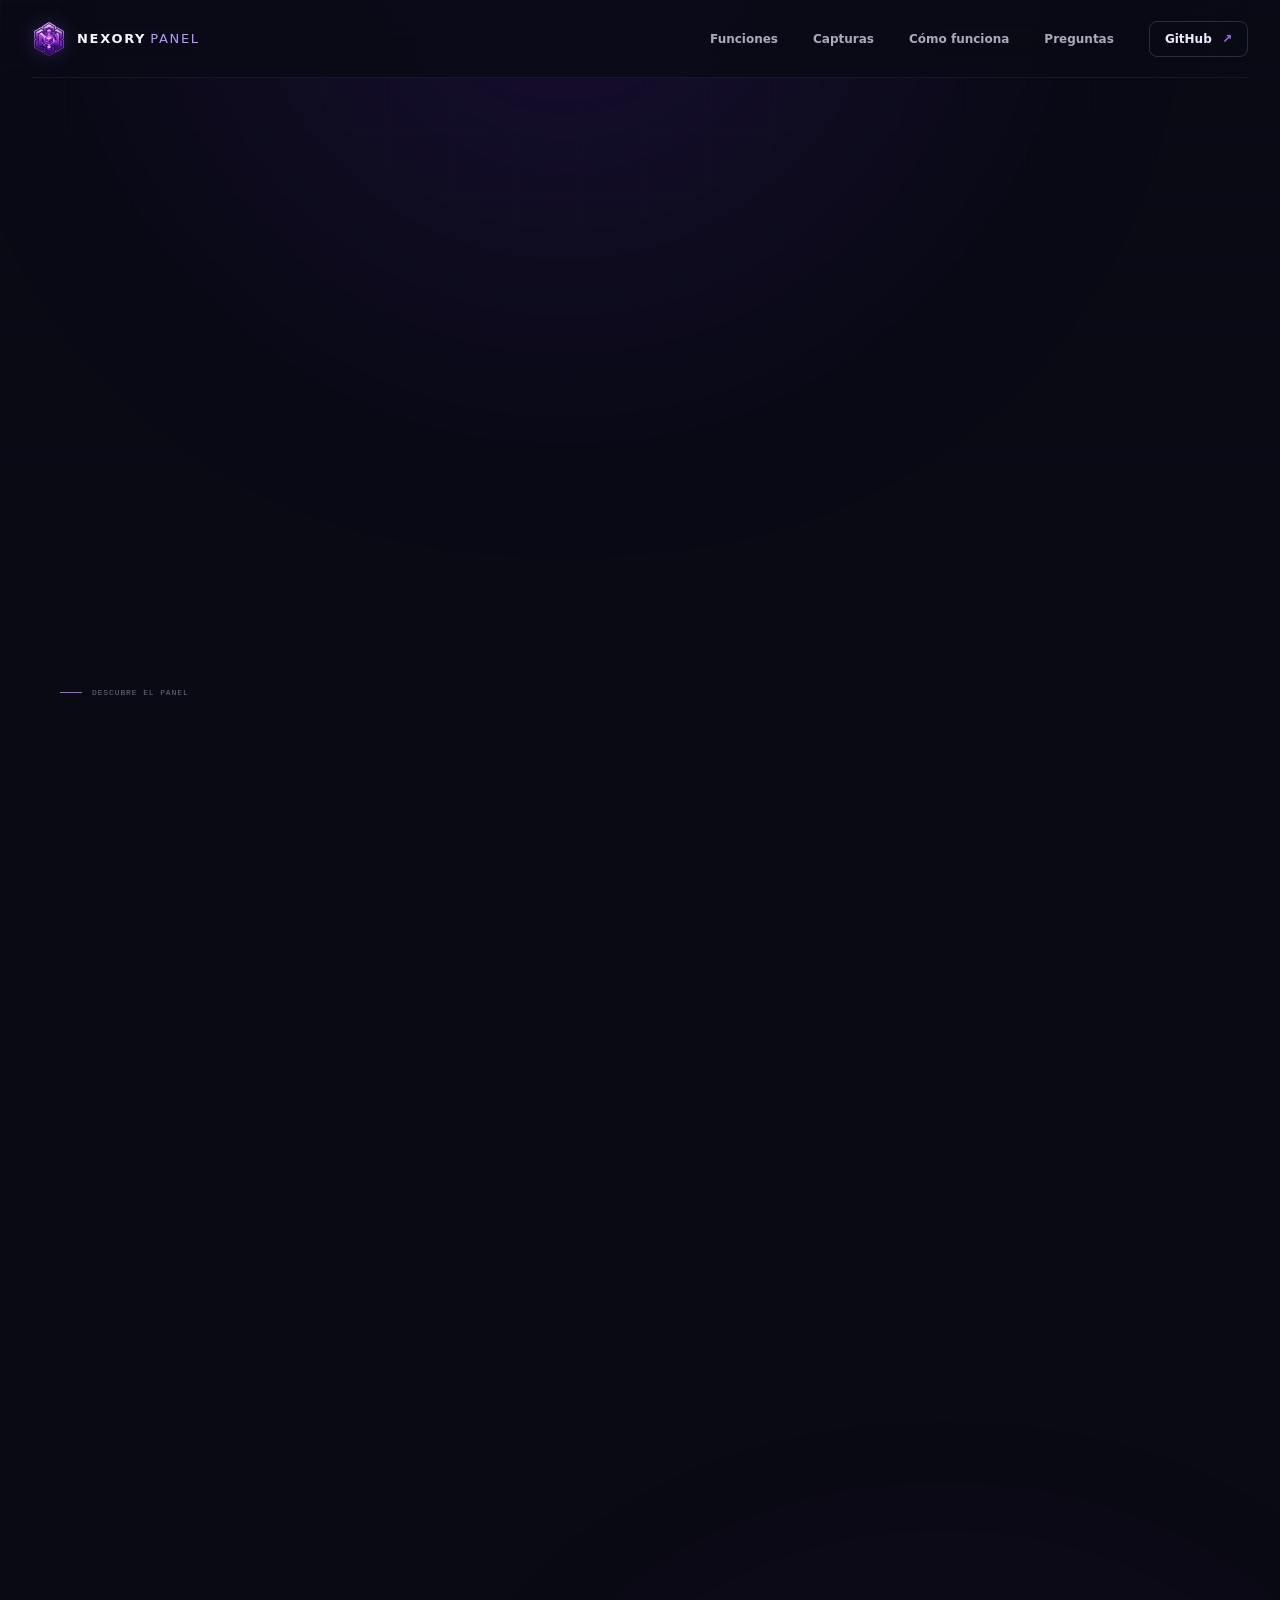
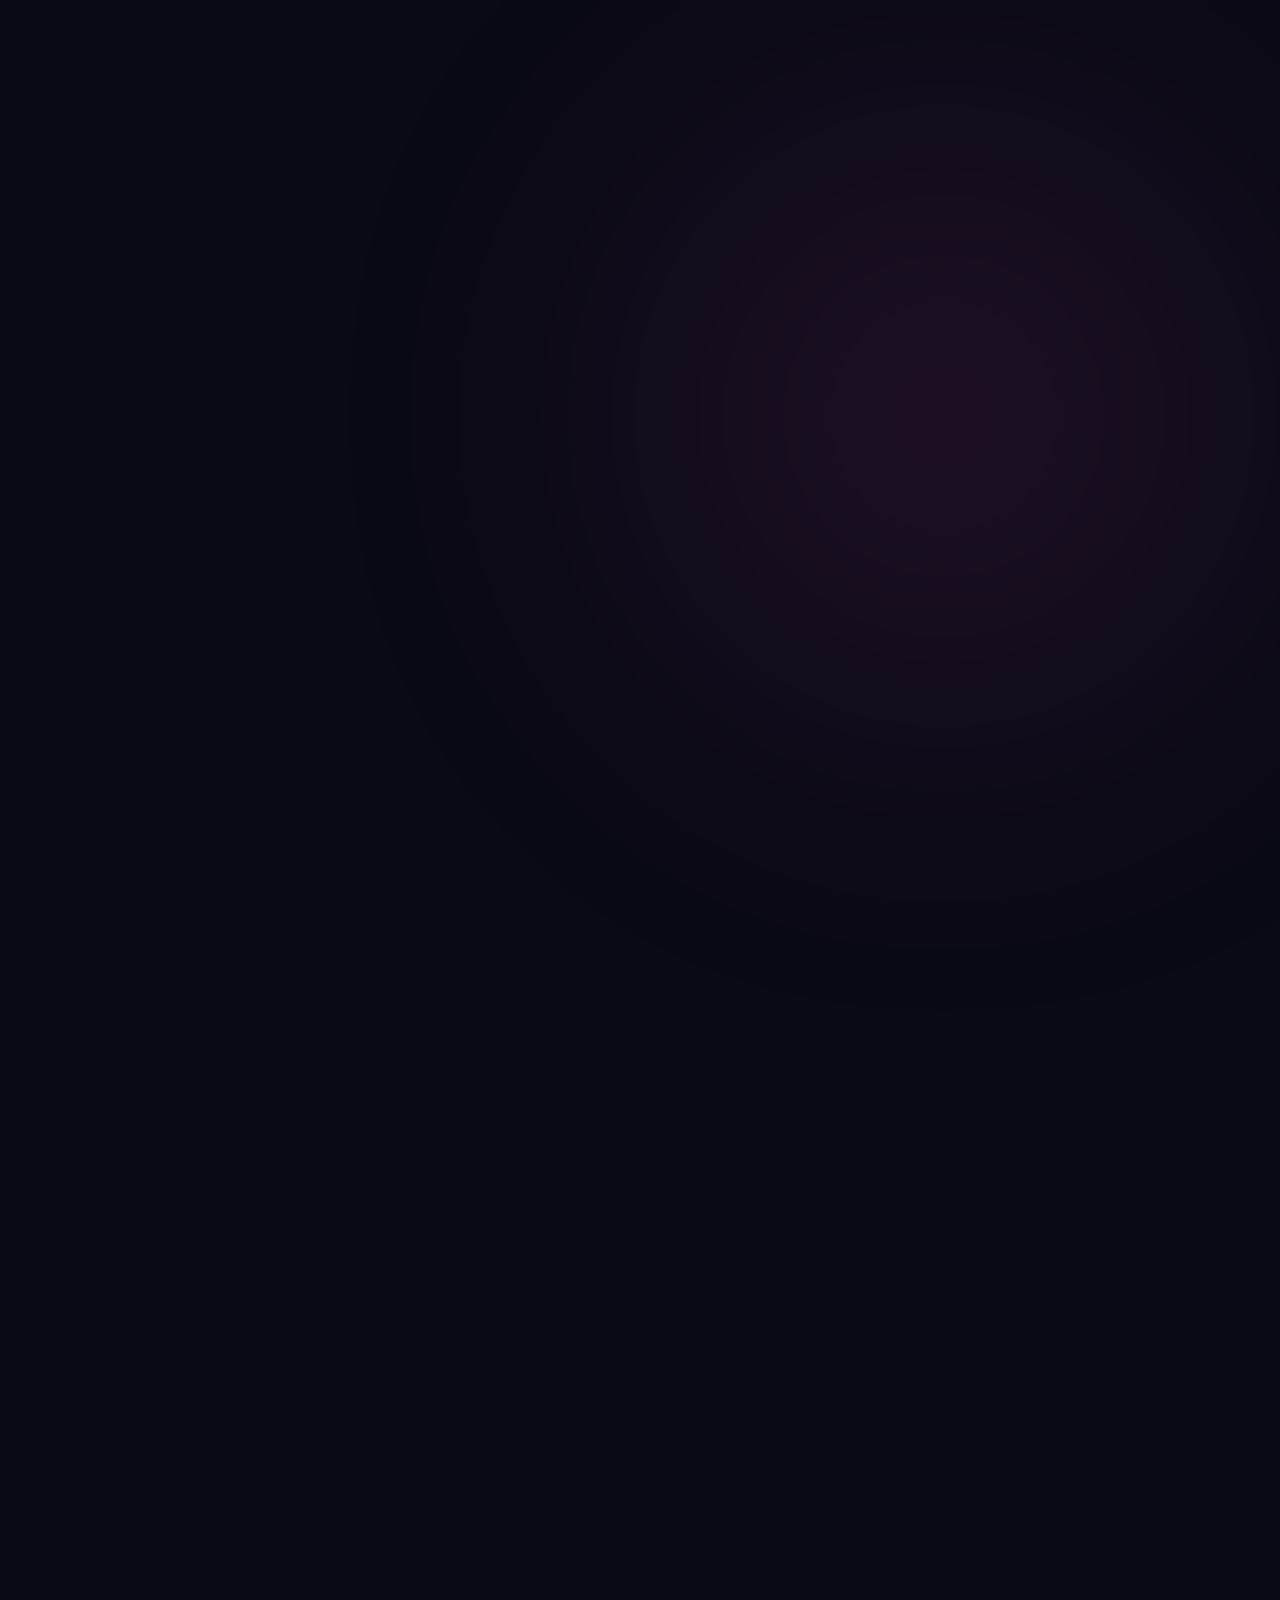
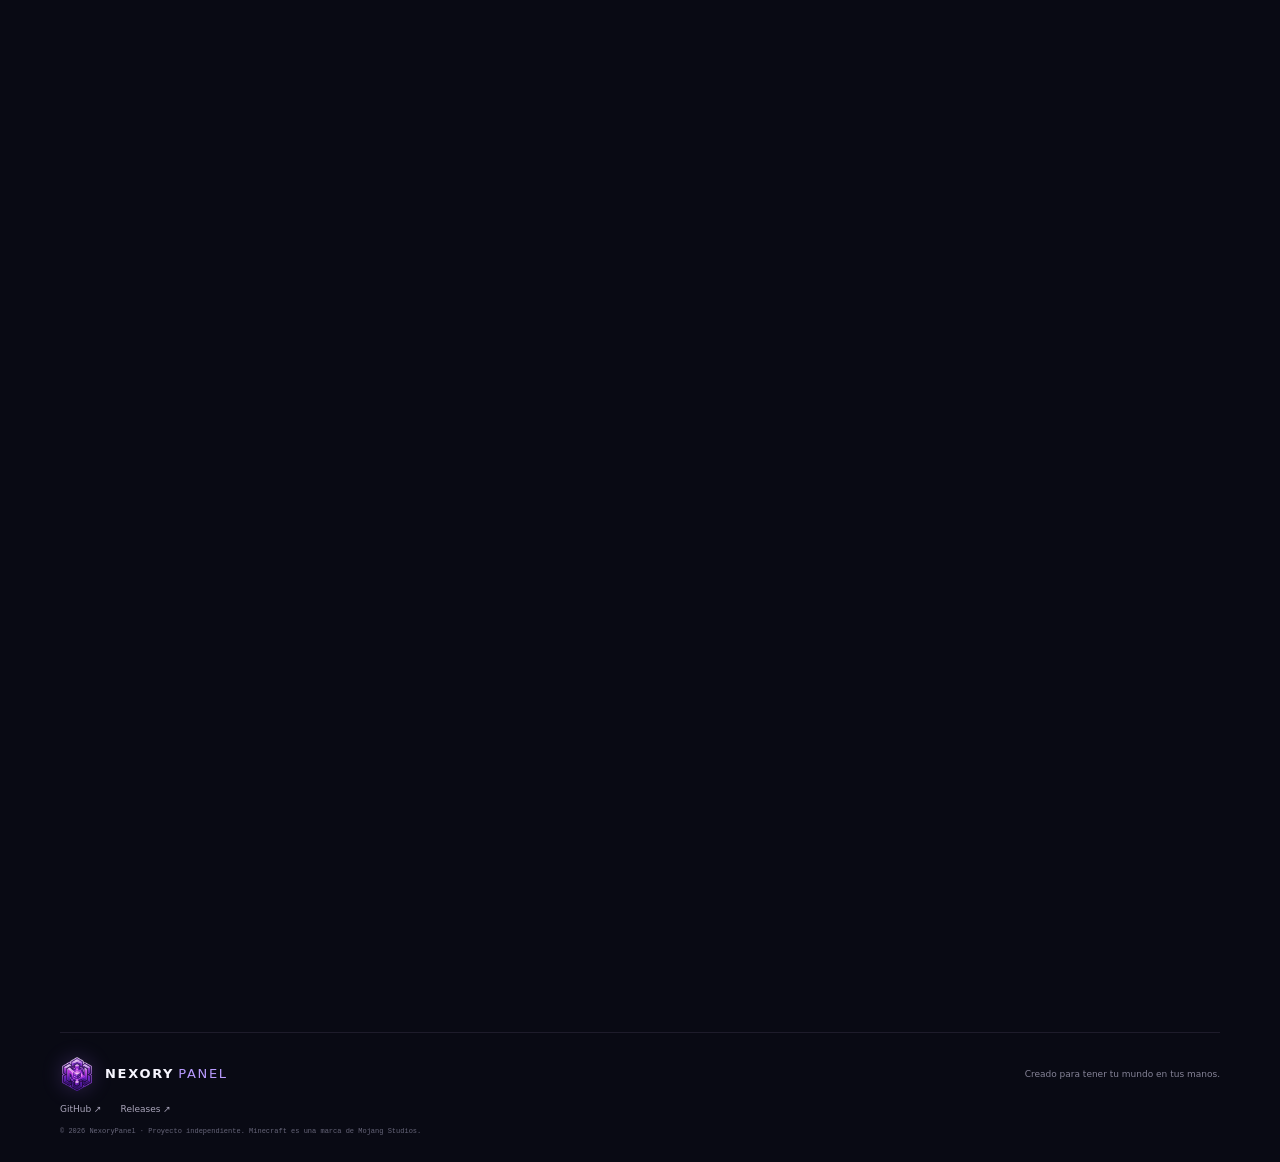
==== commit 738531cb: "Refresh cached landing assets Co-authored-by: Copilot <223556219+Copilot@users.noreply.github.com>" ====
--- a/docs/index.html
+++ b/docs/index.html
@@ -11,16 +11,16 @@
   <meta property="og:description" content="Un panel moderno para gestionar servidores Minecraft Java en Windows.">
   <meta property="og:type" content="website">
   <title>NexoryPanel — Tu servidor, bajo control</title>
-  <link rel="icon" type="image/png" href="./assets/icon.png">
-  <link rel="stylesheet" href="./styles.css">
-  <script src="./app.js" defer></script>
+  <link rel="icon" type="image/png" href="./assets/icon.png?v=2">
+  <link rel="stylesheet" href="./styles.css?v=2">
+  <script src="./app.js?v=2" defer></script>
 </head>
 <body>
   <div class="page-glow page-glow-top" aria-hidden="true"></div>
   <div class="page-glow page-glow-bottom" aria-hidden="true"></div>
   <header class="site-header">
     <a class="brand" href="#inicio" aria-label="NexoryPanel, inicio">
-      <img class="brand-mark" src="./assets/icon.png" width="32" height="32" alt="">
+      <img class="brand-mark" src="./assets/icon.png?v=2" width="32" height="32" alt="">
       <span>NEXORY<span class="brand-light">PANEL</span></span>
     </a>
     <button class="menu-toggle" type="button" aria-expanded="false" aria-controls="main-nav" aria-label="Abrir menú"><span></span><span></span></button>
@@ -131,7 +131,7 @@
         <span class="download-note">Windows 10 / 11 · Ejecutable sin firma digital · Descarga oficial de GitHub</span>
         <a class="checksum-link" href="./assets/NexoryPanel-v0.1.0.exe.sha256" target="_blank" rel="noreferrer">SHA-256 del instalador v0.1.0 <span aria-hidden="true">↗</span></a>
       </div>
-      <div class="download-graphic" aria-hidden="true"><div class="download-ring ring-a"></div><div class="download-ring ring-b"></div><img class="download-logo" src="./assets/icon.png" width="160" height="160" alt="" loading="lazy" decoding="async"><i class="graphic-spark spark-a">✧</i><i class="graphic-spark spark-b">✦</i></div>
+      <div class="download-graphic" aria-hidden="true"><div class="download-ring ring-a"></div><div class="download-ring ring-b"></div><img class="download-logo" src="./assets/icon.png?v=2" width="160" height="160" alt="" loading="lazy" decoding="async"><i class="graphic-spark spark-a">✧</i><i class="graphic-spark spark-b">✦</i></div>
     </section>
 
     <section class="faq section-wrap section-space" id="preguntas">
@@ -146,7 +146,7 @@
   </main>
 
   <footer class="site-footer section-wrap">
-    <a class="brand" href="#inicio"><img class="brand-mark" src="./assets/icon.png" width="32" height="32" alt=""><span>NEXORY<span class="brand-light">PANEL</span></span></a>
+    <a class="brand" href="#inicio"><img class="brand-mark" src="./assets/icon.png?v=2" width="32" height="32" alt=""><span>NEXORY<span class="brand-light">PANEL</span></span></a>
     <p>Creado para tener tu mundo en tus manos.</p>
     <div><a href="https://github.com/FelixDevvv/nexorypanel" target="_blank" rel="noreferrer">GitHub ↗</a><a href="https://github.com/FelixDevvv/nexorypanel/releases" target="_blank" rel="noreferrer">Releases ↗</a></div>
     <small>© <span id="year"></span> NexoryPanel · Proyecto independiente. Minecraft es una marca de Mojang Studios.</small>
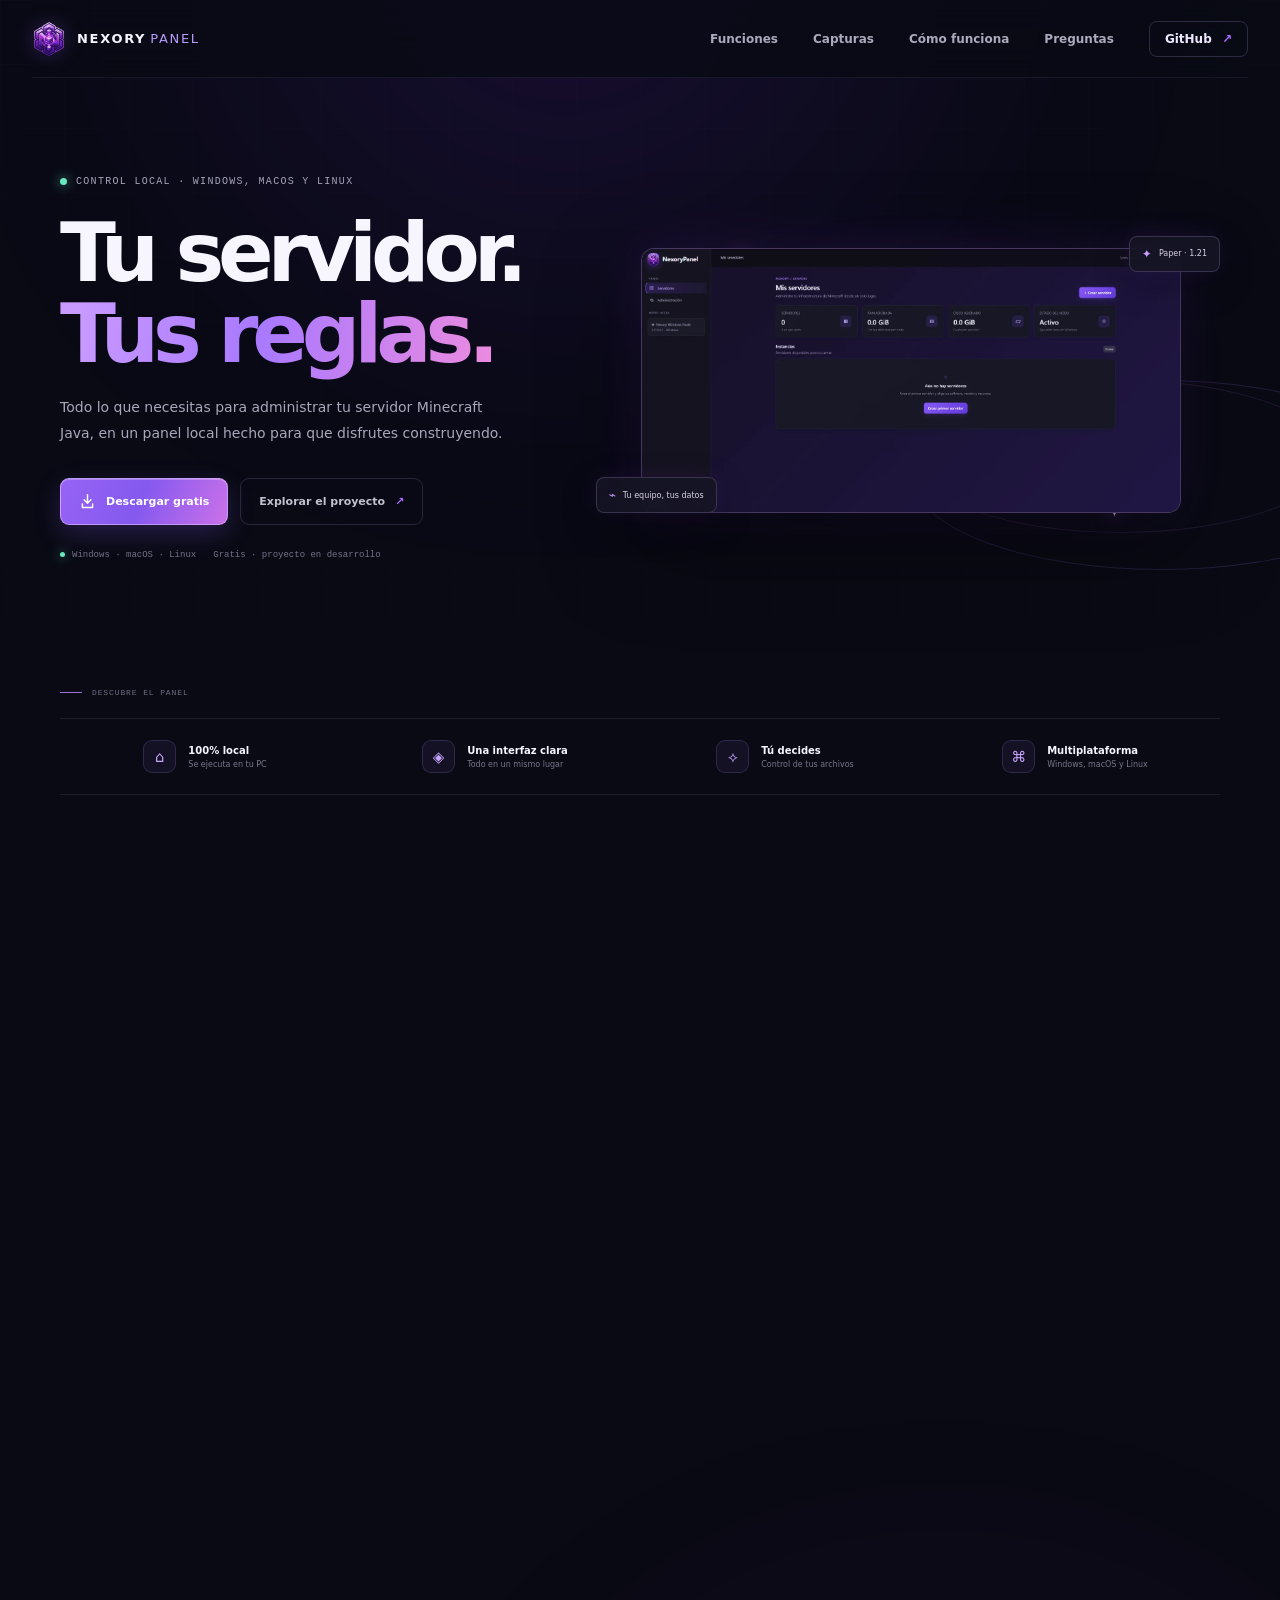
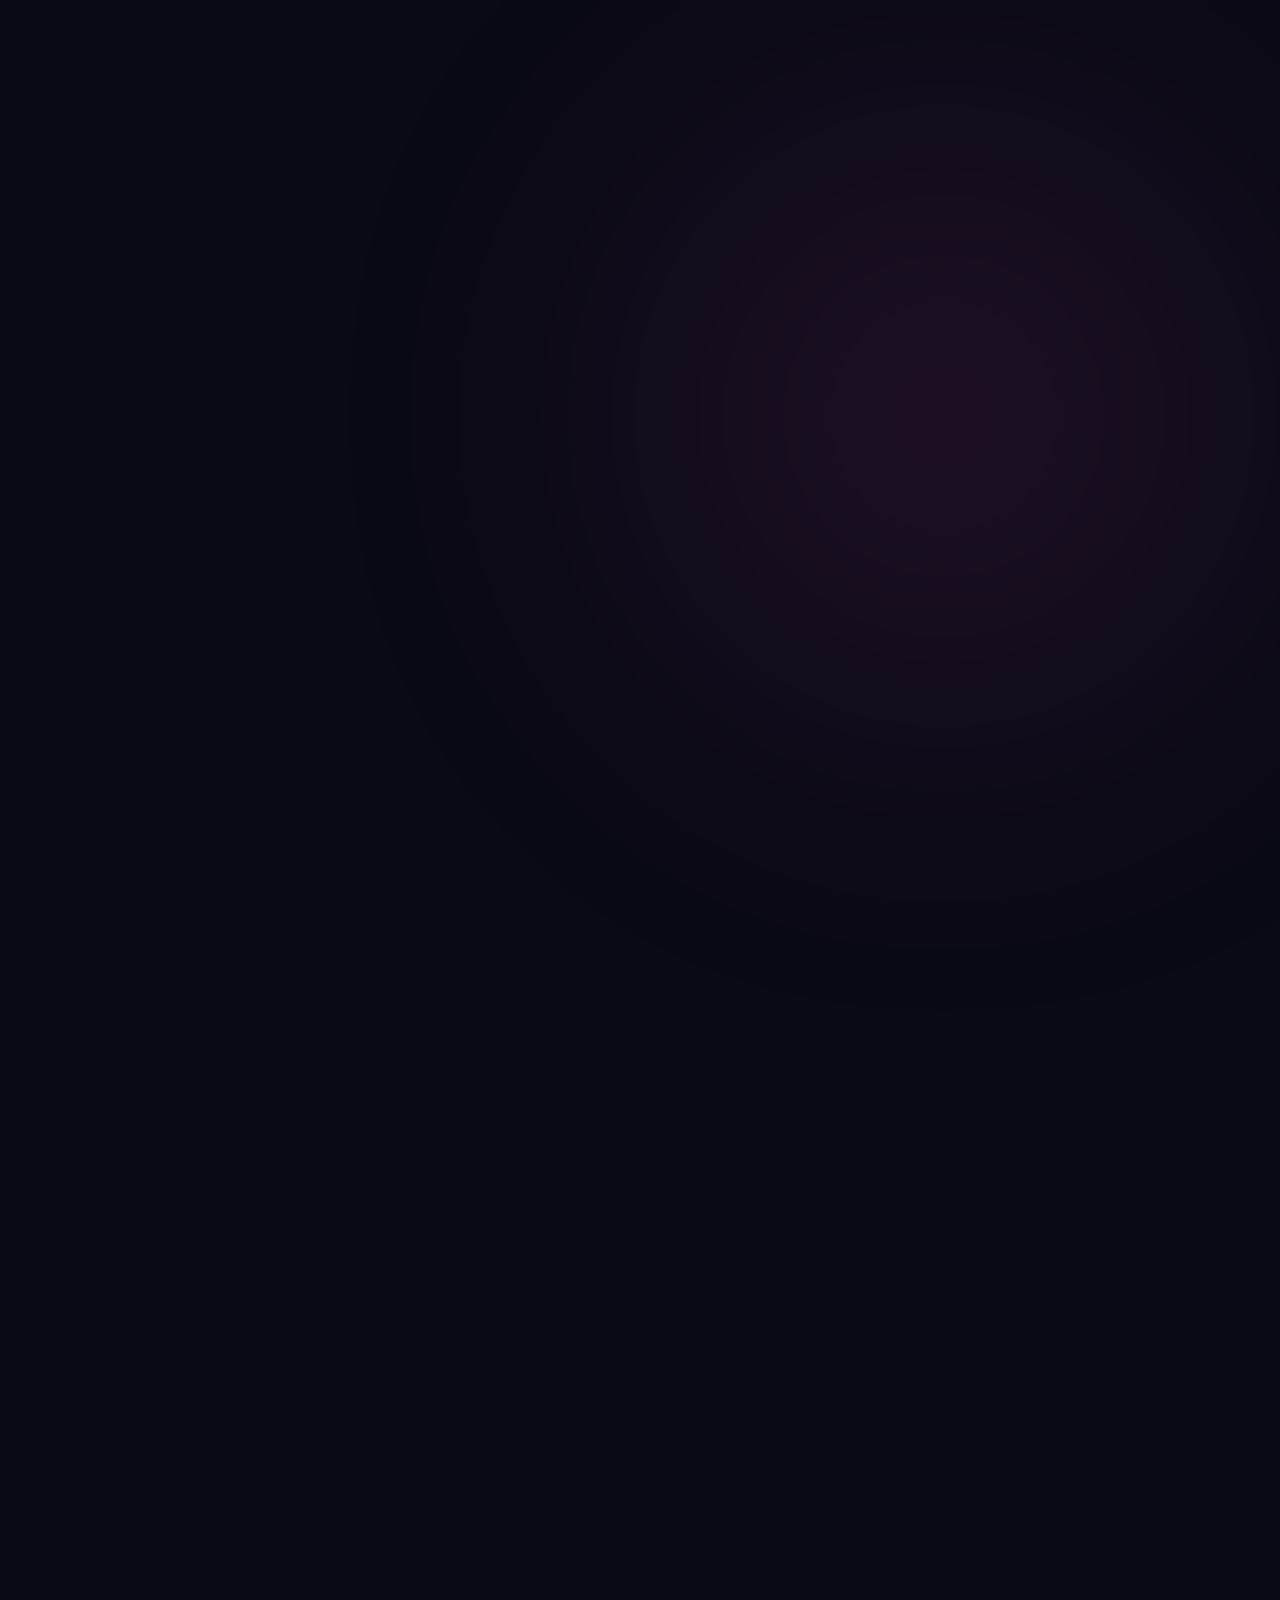
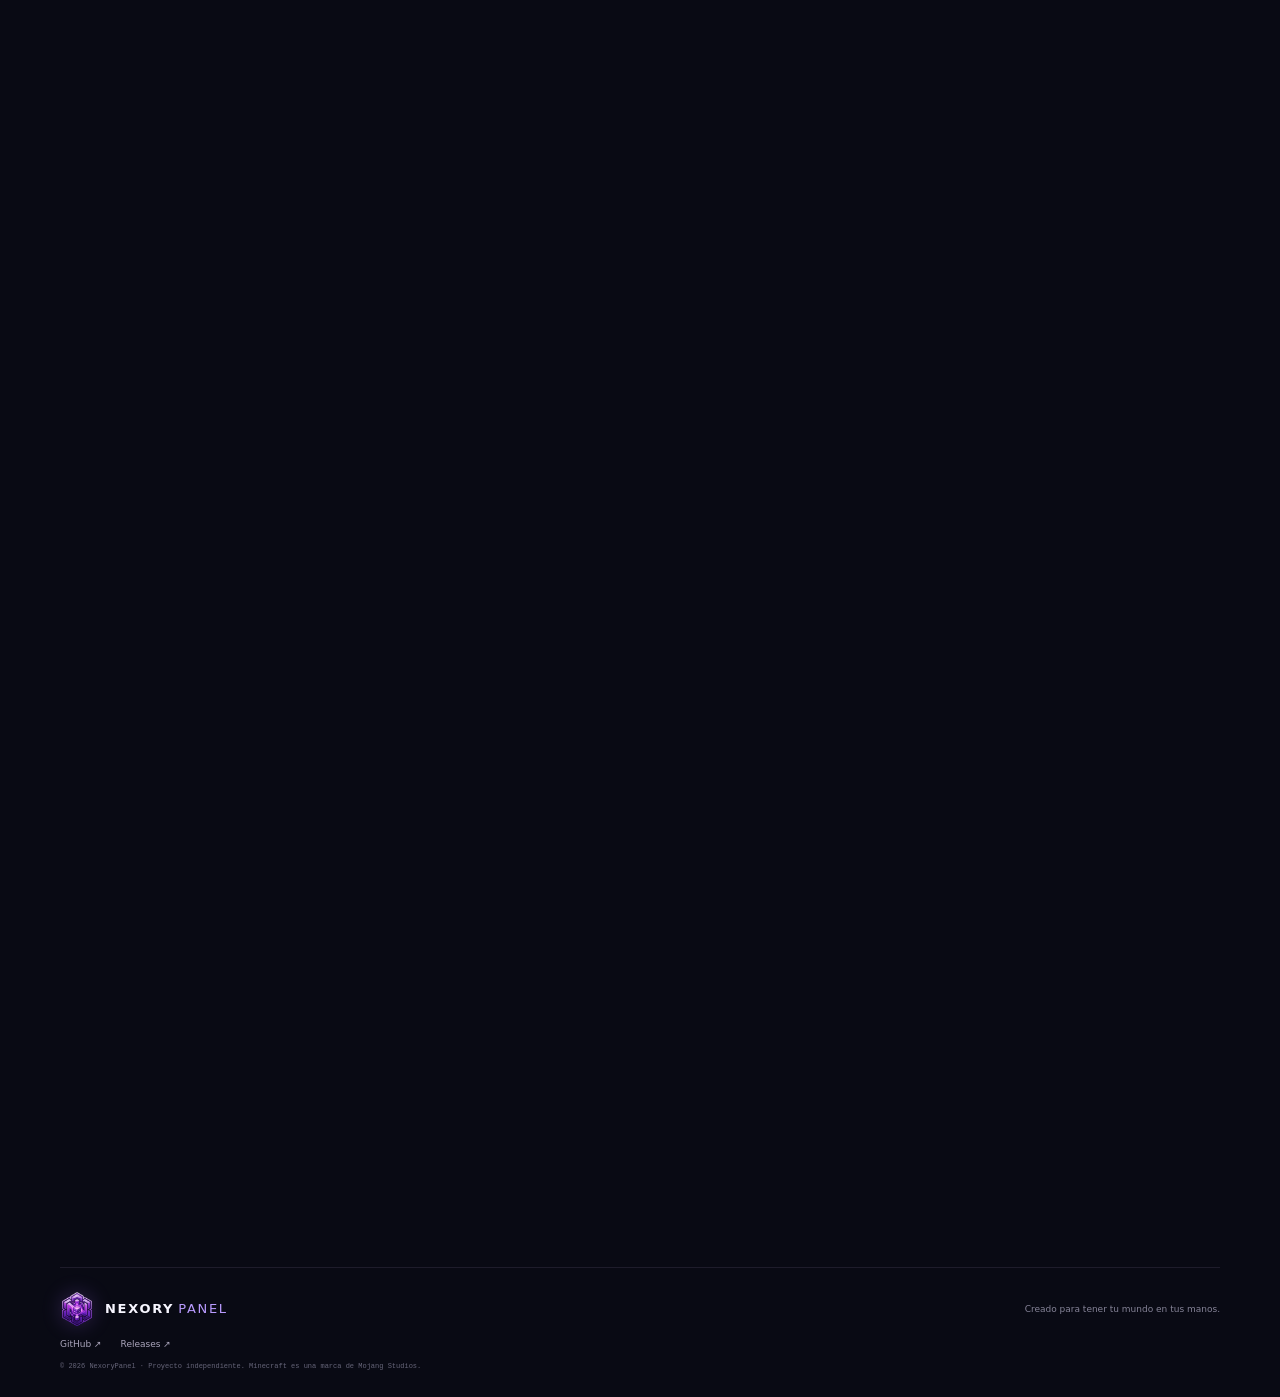
==== commit c1881235: "Add macOS and Linux builds Co-authored-by: Copilot <223556219+Copilot@users.noreply.github.com>" ====
--- a/docs/index.html
+++ b/docs/index.html
@@ -5,14 +5,14 @@
   <meta name="viewport" content="width=device-width, initial-scale=1">
   <meta name="theme-color" content="#090a14">
   <meta name="referrer" content="strict-origin-when-cross-origin">
-  <meta name="description" content="Descarga NexoryPanel desde GitHub Releases. Panel local para administrar servidores Minecraft Java en Windows, con consola, archivos, backups y más.">
+  <meta name="description" content="Descarga NexoryPanel gratis para Windows, macOS y Linux. Administra tus servidores Minecraft Java desde un panel local.">
   <meta http-equiv="Content-Security-Policy" content="default-src 'self'; base-uri 'self'; object-src 'none'; frame-src 'none'; form-action 'self'; img-src 'self'; font-src 'self'; style-src 'self'; script-src 'self'; connect-src 'self'; upgrade-insecure-requests">
   <meta property="og:title" content="NexoryPanel — Tu servidor, bajo control">
-  <meta property="og:description" content="Un panel moderno para gestionar servidores Minecraft Java en Windows.">
+  <meta property="og:description" content="Un panel moderno para gestionar servidores Minecraft Java en Windows, macOS y Linux.">
   <meta property="og:type" content="website">
   <title>NexoryPanel — Tu servidor, bajo control</title>
   <link rel="icon" type="image/png" href="./assets/icon.png?v=2">
-  <link rel="stylesheet" href="./styles.css?v=2">
+  <link rel="stylesheet" href="./styles.css?v=3">
   <script src="./app.js?v=2" defer></script>
 </head>
 <body>
@@ -36,17 +36,17 @@
   <main>
     <section class="hero section-wrap" id="inicio">
       <div class="hero-copy reveal">
-        <div class="eyebrow"><span class="status-pulse"></span> CONTROL LOCAL · WINDOWS</div>
+        <div class="eyebrow"><span class="status-pulse"></span> CONTROL LOCAL · WINDOWS, MACOS Y LINUX</div>
         <h1>Tu servidor.<br><span class="gradient-text">Tus reglas.</span></h1>
         <p class="hero-lede">Todo lo que necesitas para administrar tu servidor Minecraft Java, en un panel local hecho para que disfrutes construyendo.</p>
         <div class="hero-actions">
-          <a class="button button-primary" href="https://github.com/FelixDevvv/nexorypanel/releases/latest/download/NexoryPanel.exe" data-download>
+          <a class="button button-primary" href="#descargas">
             <svg viewBox="0 0 20 20" aria-hidden="true"><path d="M10 2v10m0 0 4-4m-4 4L6 8m-2 5v4h12v-4"/></svg>
-            Descargar para Windows
+            Descargar gratis
           </a>
           <a class="button button-quiet" href="https://github.com/FelixDevvv/nexorypanel" target="_blank" rel="noreferrer">Explorar el proyecto <span aria-hidden="true">↗</span></a>
         </div>
-        <div class="hero-meta"><span><i class="meta-dot"></i> Windows 10 / 11</span><span>Instalador · .exe</span><span>Proyecto en desarrollo</span></div>
+        <div class="hero-meta"><span><i class="meta-dot"></i> Windows · macOS · Linux</span><span>Gratis · proyecto en desarrollo</span></div>
       </div>
 
       <div class="hero-art reveal" data-tilt>
@@ -66,7 +66,7 @@
       <div><span class="trust-icon">⌂</span><span><b>100% local</b><small>Se ejecuta en tu PC</small></span></div>
       <div><span class="trust-icon">◈</span><span><b>Una interfaz clara</b><small>Todo en un mismo lugar</small></span></div>
       <div><span class="trust-icon">⟡</span><span><b>Tú decides</b><small>Control de tus archivos</small></span></div>
-      <div><span class="trust-icon">⌘</span><span><b>Hecho para Windows</b><small>Instalación sencilla</small></span></div>
+      <div><span class="trust-icon">⌘</span><span><b>Multiplataforma</b><small>Windows, macOS y Linux</small></span></div>
     </section>
 
     <section class="features section-wrap section-space" id="funciones">
@@ -116,7 +116,7 @@
       </div>
       <div class="how-copy reveal"><div class="eyebrow">EMPIEZA EN UNOS PASOS</div><h2>De tu escritorio<br>al mundo <span class="gradient-text">abierto.</span></h2><p>Un flujo sencillo pensado para configurar sin pelearte con herramientas distintas.</p>
         <div class="step-list">
-          <div class="step"><span>01</span><div><b>Descarga NexoryPanel</b><small>Obtén el ejecutable de Windows desde GitHub Releases.</small></div></div>
+          <div class="step"><span>01</span><div><b>Descarga NexoryPanel</b><small>Elige tu plataforma en GitHub Releases.</small></div></div>
           <div class="step"><span>02</span><div><b>Crea tu cuenta local</b><small>La primera cuenta se convierte en administradora del panel.</small></div></div>
           <div class="step"><span>03</span><div><b>Configura y juega</b><small>Elige software, recursos y administra tu servidor.</small></div></div>
         </div>
@@ -124,23 +124,27 @@
       </div>
     </section>
 
-    <section class="download-section section-wrap reveal">
+    <section class="download-section section-wrap reveal" id="descargas">
       <div class="download-backdrop" aria-hidden="true"><span></span><span></span><span></span></div>
-      <div class="download-content"><div class="eyebrow"><span class="status-pulse"></span> TU PRÓXIMA AVENTURA EMPIEZA AQUÍ</div><h2>Prepara el mundo.<br><span class="gradient-text">Invita a tu gente.</span></h2><p>NexoryPanel para Windows, a un clic de distancia.</p>
-        <a class="button button-primary button-download" href="https://github.com/FelixDevvv/nexorypanel/releases/latest/download/NexoryPanel.exe" data-download><svg viewBox="0 0 20 20" aria-hidden="true"><path d="M10 2v10m0 0 4-4m-4 4L6 8m-2 5v4h12v-4"/></svg>Descargar para Windows</a>
-        <span class="download-note">Windows 10 / 11 · Ejecutable sin firma digital · Descarga oficial de GitHub</span>
-        <a class="checksum-link" href="./assets/NexoryPanel-v0.1.0.exe.sha256" target="_blank" rel="noreferrer">SHA-256 del instalador v0.1.0 <span aria-hidden="true">↗</span></a>
+      <div class="download-content"><div class="eyebrow"><span class="status-pulse"></span> GRATIS · DESCARGA OFICIAL</div><h2>Tu servidor.<br><span class="gradient-text">Tu plataforma.</span></h2><p>Elige tu sistema y descarga NexoryPanel desde GitHub Releases.</p>
+        <span class="download-note">Descargas sin firma digital ni notarización. Comprueba el SHA-256 antes de ejecutar.</span>
       </div>
       <div class="download-graphic" aria-hidden="true"><div class="download-ring ring-a"></div><div class="download-ring ring-b"></div><img class="download-logo" src="./assets/icon.png?v=2" width="160" height="160" alt="" loading="lazy" decoding="async"><i class="graphic-spark spark-a">✧</i><i class="graphic-spark spark-b">✦</i></div>
+      <div class="download-options">
+        <article class="platform-card"><div class="platform-card-top"><span class="platform-symbol">⊞</span><span class="platform-badge">Windows 10 / 11</span></div><h3>Windows</h3><p>Ejecutable listo para abrir. Conserva la consola para mostrar los registros.</p><a class="platform-download" href="https://github.com/FelixDevvv/nexorypanel/releases/latest/download/NexoryPanel.exe">Descargar .exe <span aria-hidden="true">↓</span></a><a class="platform-checksum" href="https://github.com/FelixDevvv/nexorypanel/releases/latest/download/NexoryPanel.exe.sha256" target="_blank" rel="noreferrer">SHA-256 <span aria-hidden="true">↗</span></a></article>
+        <article class="platform-card"><div class="platform-card-top"><span class="platform-symbol">⌘</span><span class="platform-badge">App para macOS</span></div><h3>macOS</h3><p>Aplicación .app empaquetada. La arquitectura del build se indica en el Release.</p><a class="platform-download" href="https://github.com/FelixDevvv/nexorypanel/releases/latest/download/NexoryPanel-macos.zip">Descargar .zip <span aria-hidden="true">↓</span></a><a class="platform-checksum" href="https://github.com/FelixDevvv/nexorypanel/releases/latest/download/NexoryPanel-macos.zip.sha256" target="_blank" rel="noreferrer">SHA-256 <span aria-hidden="true">↗</span></a></article>
+        <article class="platform-card"><div class="platform-card-top"><span class="platform-symbol">⌁</span><span class="platform-badge">Linux · x86_64</span></div><h3>Linux</h3><p>Tarball con ejecutable. Descomprime y lanza NexoryPanel desde una terminal.</p><a class="platform-download" href="https://github.com/FelixDevvv/nexorypanel/releases/latest/download/NexoryPanel-linux-x86_64.tar.gz">Descargar .tar.gz <span aria-hidden="true">↓</span></a><a class="platform-checksum" href="https://github.com/FelixDevvv/nexorypanel/releases/latest/download/NexoryPanel-linux-x86_64.tar.gz.sha256" target="_blank" rel="noreferrer">SHA-256 <span aria-hidden="true">↗</span></a></article>
+      </div>
     </section>
 
     <section class="faq section-wrap section-space" id="preguntas">
       <div class="section-heading reveal"><div class="eyebrow">ANTES DE EMPEZAR</div><h2>Preguntas <span class="muted-gradient">rápidas.</span></h2></div>
       <div class="faq-list reveal">
-        <details><summary>¿NexoryPanel aloja mi servidor en la nube?<span></span></summary><p>No. Es una aplicación local: el panel y los procesos de servidor se ejecutan en tu propio equipo Windows.</p></details>
-        <details><summary>¿Qué necesito para iniciar un servidor Minecraft?<span></span></summary><p>Java compatible con la versión de Minecraft que quieras ejecutar. El panel gestiona el proceso local, pero no instala Java por ti.</p></details>
+        <details><summary>¿NexoryPanel aloja mi servidor en la nube?<span></span></summary><p>No. Es una aplicación local: el panel y los procesos del servidor se ejecutan en tu propio equipo.</p></details>
+        <details><summary>¿Qué necesito para iniciar un servidor Minecraft?<span></span></summary><p>La versión de Java compatible con tu servidor Minecraft. NexoryPanel gestiona el proceso local, pero no instala Java por ti.</p></details>
+        <details><summary>¿Qué sistemas operativos admite?<span></span></summary><p>Windows 10/11, macOS y Linux x86_64. El Release de macOS indica la arquitectura de esa compilación. El panel administra automáticamente el Firewall de Windows; en macOS y Linux los puertos se configuran manualmente.</p></details>
         <details><summary>¿El proyecto está terminado?<span></span></summary><p>NexoryPanel continúa en desarrollo. Consulta las notas de cada versión y el README de GitHub para conocer funciones y limitaciones actuales.</p></details>
-        <details><summary>¿Dónde se guardan mis datos?<span></span></summary><p>En el directorio de datos local de NexoryPanel, junto a la aplicación. Mantén una copia de ese directorio si necesitas conservar la configuración y los mundos.</p></details>
+        <details><summary>¿Dónde se guardan mis datos?<span></span></summary><p>En tu equipo: Windows junto al ejecutable; macOS en Library/Application Support/NexoryPanel; Linux en ~/.local/share/nexorypanel (o en XDG_DATA_HOME). Mantén una copia de esa carpeta para conservar la configuración y los mundos.</p></details>
       </div>
     </section>
   </main>
--- a/docs/styles.css
+++ b/docs/styles.css
@@ -90,7 +90,7 @@
 .screenshot-image-wrap { display: block; overflow: hidden; background: #171328; }.screenshot-image-wrap img { display: block; width: 100%; height: auto; aspect-ratio: 1571 / 768; object-fit: cover; transition: transform .8s cubic-bezier(.2,.7,.2,1), filter .5s ease; }.showcase-dashboard .screenshot-image-wrap img { aspect-ratio: 1564 / 768; }.screenshot-frame:hover .screenshot-image-wrap img, .screenshot-frame:focus-visible .screenshot-image-wrap img { filter: saturate(1.08); transform: scale(1.025); }
 .screenshot-open { position: absolute; z-index: 2; top: 39px; right: 12px; display: grid; width: 28px; height: 28px; place-items: center; border: 1px solid rgba(255,255,255,.2); border-radius: 8px; background: rgba(13, 12, 23, .72); color: #eee6ff; font-size: 14px; opacity: 0; transform: translateY(5px); transition: opacity .25s ease, transform .25s ease; backdrop-filter: blur(8px); }.screenshot-frame:hover .screenshot-open, .screenshot-frame:focus-visible .screenshot-open { opacity: 1; transform: translateY(0); }
 .showcase-figure figcaption { display: flex; align-items: center; gap: 12px; padding: 15px 3px 0; }.caption-index { color: #ba8df8; font-family: var(--mono); font-size: 9px; }.showcase-figure figcaption b, .showcase-figure figcaption small { display: block; }.showcase-figure figcaption b { color: #e5dfef; font-size: 10px; }.showcase-figure figcaption small { margin-top: 5px; color: #858297; font-size: 8px; }.caption-arrow { margin-left: auto; color: #bd97f4; font-size: 12px; }
-.download-section { position: relative; display: flex; min-height: 360px; align-items: center; justify-content: space-between; margin-top: 145px; overflow: hidden; border: 1px solid rgba(183, 148, 249, .22); border-radius: 16px; background: linear-gradient(110deg, #17142a, #171322 55%, #1d152b); isolation: isolate; }.download-backdrop { position: absolute; z-index: -1; inset: 0; overflow: hidden; }.download-backdrop span { position: absolute; width: 380px; height: 380px; border-radius: 50%; filter: blur(90px); opacity: .19; }.download-backdrop span:first-child { top: -250px; left: 10%; background: #8f55f0; }.download-backdrop span:nth-child(2) { right: 7%; bottom: -300px; background: #cf50c7; }.download-backdrop span:last-child { top: 20%; right: 28%; width: 180px; height: 180px; background: #5a69d6; opacity: .1; }.download-content { position: relative; z-index: 2; padding: 52px 0 52px 55px; }.download-content h2 { margin: 17px 0 10px; font-size: clamp(37px, 4vw, 49px); }.download-content p { margin: 0; color: #aaa5ba; font-size: 11px; }.button-download { min-height: 47px; margin-top: 21px; }.download-note { display: block; margin-top: 11px; color: #898398; font-family: var(--mono); font-size: 7px; }.checksum-link { display: inline-flex; gap: 5px; margin-top: 8px; color: #c5a1ff; font-size: 9px; }.checksum-link:hover { color: #e0c8ff; }.download-graphic { position: relative; display: grid; width: 42%; height: 340px; place-items: center; }.download-ring { position: absolute; width: 280px; height: 130px; border: 1px solid rgba(204, 157, 255, .22); border-radius: 50%; transform: rotate(-28deg); }.download-ring.ring-a { animation: ringSway 10s ease-in-out infinite alternate; }.download-ring.ring-b { width: 220px; height: 110px; border-color: rgba(228, 141, 238, .2); transform: rotate(51deg); animation: ringSway 12s ease-in-out infinite alternate-reverse; }.download-logo { position: relative; z-index: 2; width: 150px; height: 150px; object-fit: contain; filter: drop-shadow(0 10px 40px rgba(192, 105, 255, .4)); animation: logoFloat 5.5s ease-in-out infinite; }.graphic-spark { position: absolute; color: #e4bbff; font-size: 22px; text-shadow: 0 0 18px #c46cff; animation: starPulse 4s ease-in-out infinite; }.spark-a { top: 22%; left: 23%; }.spark-b { right: 16%; bottom: 21%; font-size: 15px; animation-delay: -2s; }
+.download-section { position: relative; display: grid; grid-template-columns: minmax(0, 1.15fr) minmax(220px, .85fr); align-items: center; gap: 8px 24px; margin-top: 145px; padding: 38px; overflow: hidden; border: 1px solid rgba(183, 148, 249, .22); border-radius: 16px; background: linear-gradient(110deg, #17142a, #171322 55%, #1d152b); isolation: isolate; }.download-backdrop { position: absolute; z-index: -1; inset: 0; overflow: hidden; }.download-backdrop span { position: absolute; width: 380px; height: 380px; border-radius: 50%; filter: blur(90px); opacity: .19; }.download-backdrop span:first-child { top: -250px; left: 10%; background: #8f55f0; }.download-backdrop span:nth-child(2) { right: 7%; bottom: -300px; background: #cf50c7; }.download-backdrop span:last-child { top: 20%; right: 28%; width: 180px; height: 180px; background: #5a69d6; opacity: .1; }.download-content { position: relative; z-index: 2; }.download-content h2 { margin: 17px 0 10px; font-size: clamp(37px, 4vw, 49px); }.download-content p { margin: 0; color: #aaa5ba; font-size: 11px; }.download-note { display: block; max-width: 470px; margin-top: 16px; color: #a19bb0; font-size: 9px; line-height: 1.7; }.download-graphic { position: relative; display: grid; width: 100%; height: 230px; place-items: center; }.download-ring { position: absolute; width: 280px; height: 130px; border: 1px solid rgba(204, 157, 255, .22); border-radius: 50%; transform: rotate(-28deg); }.download-ring.ring-a { animation: ringSway 10s ease-in-out infinite alternate; }.download-ring.ring-b { width: 220px; height: 110px; border-color: rgba(228, 141, 238, .2); transform: rotate(51deg); animation: ringSway 12s ease-in-out infinite alternate-reverse; }.download-logo { position: relative; z-index: 2; width: 145px; height: 145px; object-fit: contain; filter: drop-shadow(0 10px 40px rgba(192, 105, 255, .4)); animation: logoFloat 5.5s ease-in-out infinite; }.graphic-spark { position: absolute; color: #e4bbff; font-size: 22px; text-shadow: 0 0 18px #c46cff; animation: starPulse 4s ease-in-out infinite; }.spark-a { top: 22%; left: 23%; }.spark-b { right: 16%; bottom: 21%; font-size: 15px; animation-delay: -2s; }.download-options { position: relative; z-index: 2; display: grid; grid-column: 1 / -1; grid-template-columns: repeat(3, minmax(0, 1fr)); gap: 12px; }.platform-card { min-width: 0; padding: 18px; border: 1px solid rgba(208, 190, 245, .13); border-radius: 11px; background: rgba(9, 10, 20, .52); backdrop-filter: blur(12px); transition: transform .24s ease, border-color .24s ease, background .24s ease; }.platform-card:hover { transform: translateY(-4px); border-color: rgba(190, 145, 255, .42); background: rgba(16, 15, 30, .78); }.platform-card-top { display: flex; align-items: center; justify-content: space-between; gap: 8px; }.platform-symbol { display: grid; width: 34px; height: 34px; place-items: center; border: 1px solid rgba(188, 143, 255, .24); border-radius: 9px; background: rgba(147, 91, 233, .12); color: #d3baff; font-size: 18px; }.platform-badge { color: #9c96af; font-family: var(--mono); font-size: 7px; }.platform-card h3 { margin: 17px 0 6px; font-size: 16px; }.platform-card p { min-height: 42px; margin: 0; color: #aaa5ba; font-size: 9px; line-height: 1.7; }.platform-download { display: flex; align-items: center; justify-content: space-between; gap: 8px; margin-top: 14px; padding: 11px 12px; border: 1px solid rgba(203, 169, 255, .32); border-radius: 7px; background: linear-gradient(110deg, rgba(142, 91, 236, .22), rgba(191, 102, 222, .12)); color: #eee5ff; font-size: 9px; font-weight: 800; transition: background .2s ease, border-color .2s ease; }.platform-download:hover { border-color: rgba(217, 180, 255, .62); background: rgba(147, 91, 233, .34); }.platform-download span { color: #d1aaff; font-size: 15px; }.platform-checksum { display: inline-block; margin-top: 10px; color: #c5a1ff; font-family: var(--mono); font-size: 7px; }.platform-checksum:hover { color: #e0c8ff; }
 .faq { display: grid; grid-template-columns: .8fr 1.2fr; gap: 80px; }.faq .section-heading { margin: 0; }.faq-list details { border-bottom: 1px solid var(--line); }.faq-list details:first-child { border-top: 1px solid var(--line); }.faq-list summary { display: flex; min-height: 58px; align-items: center; justify-content: space-between; gap: 16px; color: #e4dfef; cursor: pointer; font-size: 10px; font-weight: 700; list-style: none; }.faq-list summary::-webkit-details-marker { display: none; }.faq-list summary > span { position: relative; width: 17px; height: 17px; flex: 0 0 17px; border: 1px solid rgba(190, 156, 255, .2); border-radius: 5px; }.faq-list summary > span::before, .faq-list summary > span::after { position: absolute; top: 7px; left: 4px; width: 7px; height: 1px; background: #ba91f7; content: ""; transition: transform .2s ease; }.faq-list summary > span::after { transform: rotate(90deg); }.faq-list details[open] summary > span::after { transform: rotate(0); }.faq-list details p { max-width: 560px; margin: -2px 30px 17px 0; color: #8f8da2; font-size: 9px; line-height: 1.8; }
 .site-footer { display: grid; grid-template-columns: 1fr auto; align-items: center; gap: 13px 30px; margin-top: 120px; padding: 24px 0 27px; border-top: 1px solid var(--line); }.site-footer > p { margin: 0; color: #858397; font-size: 9px; }.site-footer > div { display: flex; gap: 19px; color: #aaa5bb; font-size: 9px; }.site-footer > small { grid-column: 1 / -1; color: #666579; font-family: var(--mono); font-size: 7px; }
 .reveal { opacity: 0; transform: translateY(17px); transition: opacity .65s ease, transform .65s cubic-bezier(.2,.7,.2,1); }.reveal.is-visible { opacity: 1; transform: translateY(0); }.feature-grid .reveal:nth-child(2) { transition-delay: .08s; }.feature-grid .reveal:nth-child(3) { transition-delay: .15s; }.feature-grid .reveal:nth-child(4) { transition-delay: .22s; }.showcase-grid .reveal:nth-child(2) { transition-delay: .16s; }.showcase-figure.is-visible .screenshot-frame { animation: screenshotEnter .7s cubic-bezier(.2,.7,.2,1) both; }.showcase-dashboard.is-visible .screenshot-frame { animation-delay: .14s; }.scroll-cue span { animation: cueSlide 2.3s ease-in-out infinite; }
@@ -108,7 +108,7 @@
 @media (max-width: 900px) {
   .hero { grid-template-columns: 1fr; gap: 10px; padding-top: 70px; }.hero-copy { padding-bottom: 0; }.hero-art { width: min(640px, 100%); min-height: 400px; margin: 0 auto; }.hero h1 { font-size: clamp(56px, 10vw, 78px); }.scroll-cue { bottom: 4px; }
   .showcase-grid { gap: 16px; }.showcase-dashboard { margin-top: 42px; }.screenshot-chrome { height: 25px; }.showcase-figure figcaption { gap: 9px; }
-  .how { gap: 38px; }.how-art { min-height: 320px; }.faq { gap: 38px; }.download-content { padding-left: 38px; }
+  .how { gap: 38px; }.how-art { min-height: 320px; }.faq { gap: 38px; }.download-section { grid-template-columns: minmax(0, 1fr) minmax(200px, .75fr); padding: 30px; }
 }
 @media (max-width: 640px) {
   .page-glow { width: 100vw; height: 100vw; }.page-glow-top { left: 0; }.page-glow-bottom { right: 0; }
@@ -122,7 +122,7 @@
   .section-heading { margin-bottom: 25px; }.section-heading h2, .how-copy h2 { font-size: 39px; }.section-heading > p, .how-copy > p { font-size: 10px; }.feature-grid { grid-template-columns: 1fr; gap: 10px; }.feature-card, .feature-card-wide { min-height: 250px; padding: 22px; }.feature-card h3 { font-size: 16px; }.feature-card p { font-size: 9px; }
   .showcase-grid { grid-template-columns: 1fr; gap: 25px; padding-bottom: 0; }.showcase-dashboard { margin-top: 0; }.screenshot-chrome { height: 25px; font-size: 6px; }.showcase-figure figcaption { padding-top: 11px; }.showcase-figure figcaption b { font-size: 9px; }.showcase-figure figcaption small { font-size: 7px; }.screenshot-open { opacity: 1; transform: none; }
   .how { grid-template-columns: 1fr; gap: 24px; }.how-art { min-height: 290px; }.how-card { width: 95%; }.how-world { height: 178px; }.orbit-label { right: -1%; bottom: 3%; }.how-copy h2 { margin-top: 14px; }
-  .download-section { min-height: 485px; align-items: flex-start; flex-direction: column; margin-top: 95px; }.download-content { padding: 35px 22px 0; }.download-content h2 { font-size: 38px; }.download-content .eyebrow { font-size: 8px; }.download-graphic { width: 100%; height: 190px; margin-top: -1px; }.download-ring { width: 250px; height: 100px; }.download-cube { transform: scale(.8) rotate(-30deg); }
+  .download-section { grid-template-columns: 1fr; gap: 4px; margin-top: 95px; padding: 25px; }.download-content h2 { font-size: 38px; }.download-content .eyebrow { font-size: 8px; }.download-graphic { height: 170px; }.download-ring { width: 250px; height: 100px; }.download-logo { width: 120px; height: 120px; }.download-options { grid-template-columns: 1fr; }.platform-card p { min-height: 0; }
   .faq { grid-template-columns: 1fr; gap: 22px; }.faq .section-heading { margin: 0; }.faq .section-heading h2 { margin-bottom: 0; }.faq-list summary { min-height: 55px; font-size: 9px; }.faq-list details p { font-size: 8px; }
   .site-footer { grid-template-columns: 1fr; gap: 12px; margin-top: 86px; }.site-footer > p { font-size: 8px; }.site-footer > div { gap: 16px; }.site-footer > small { grid-column: 1; font-size: 6px; }
 }
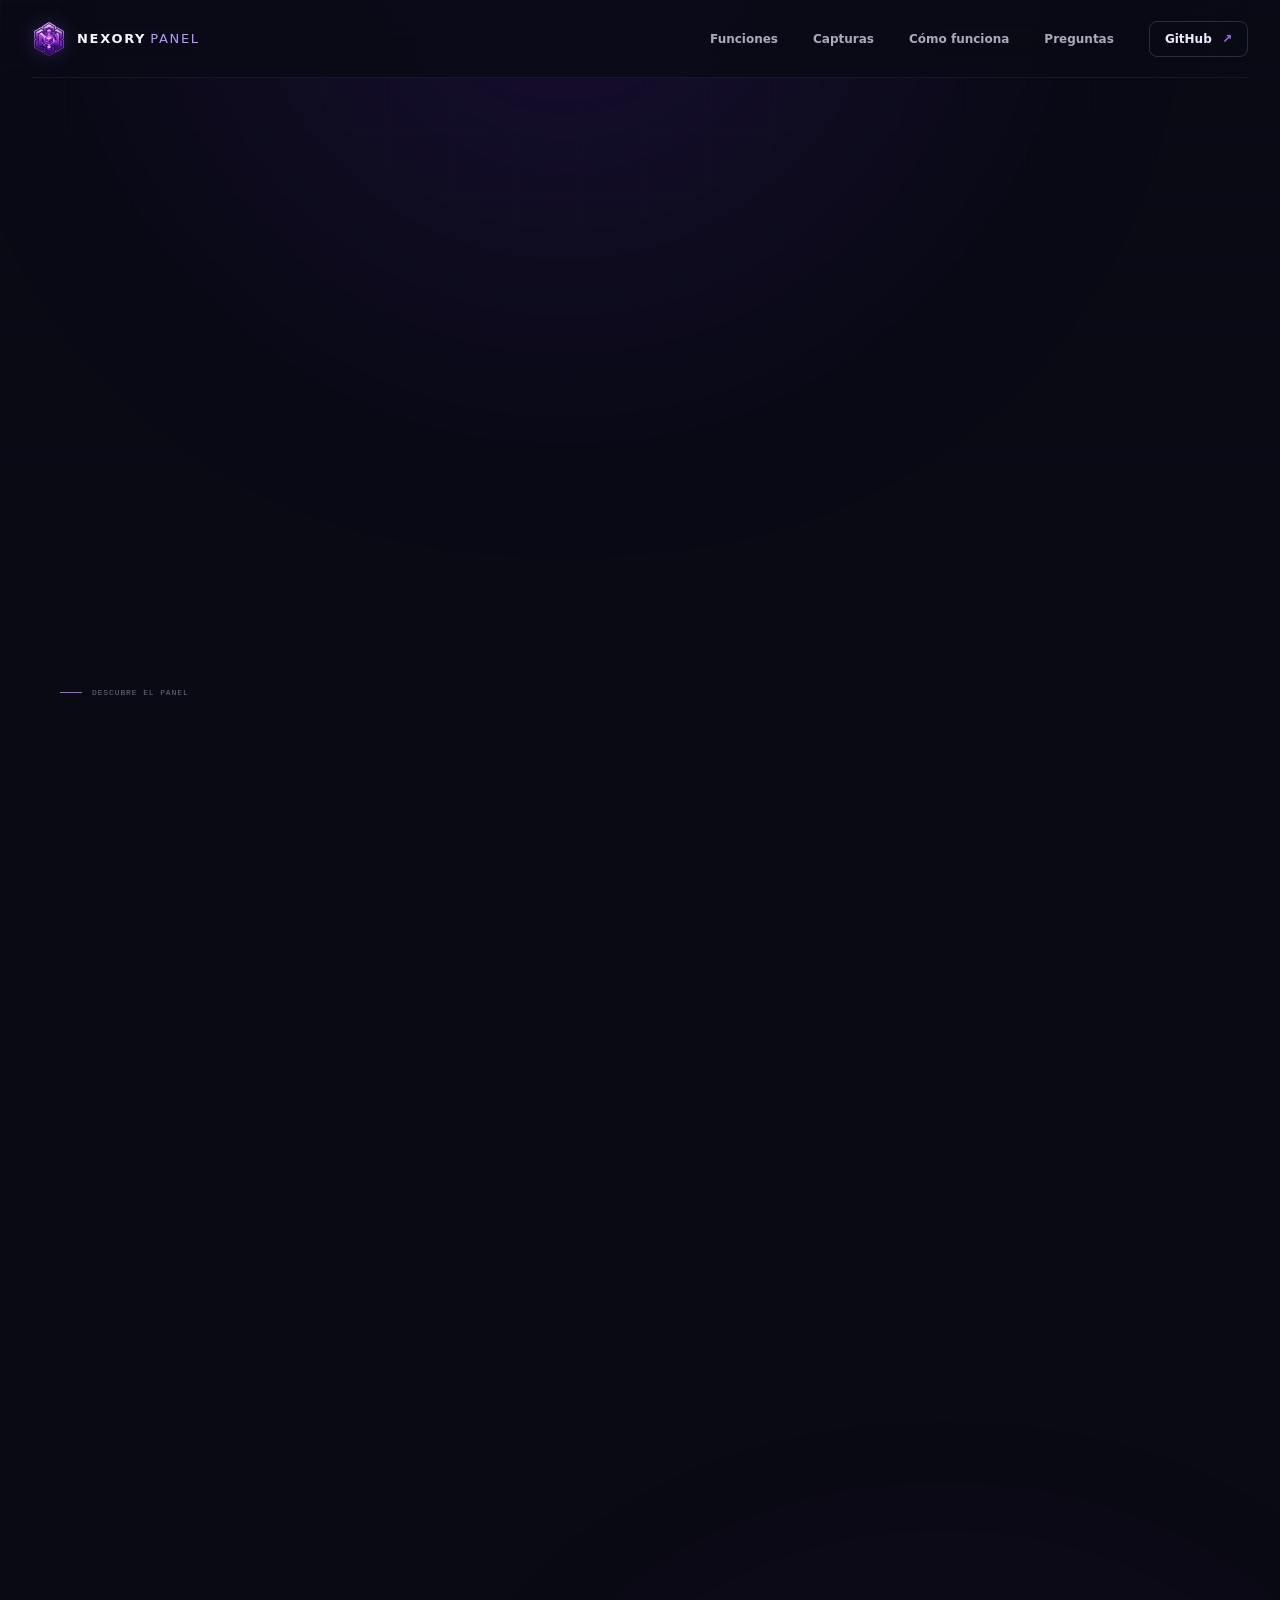
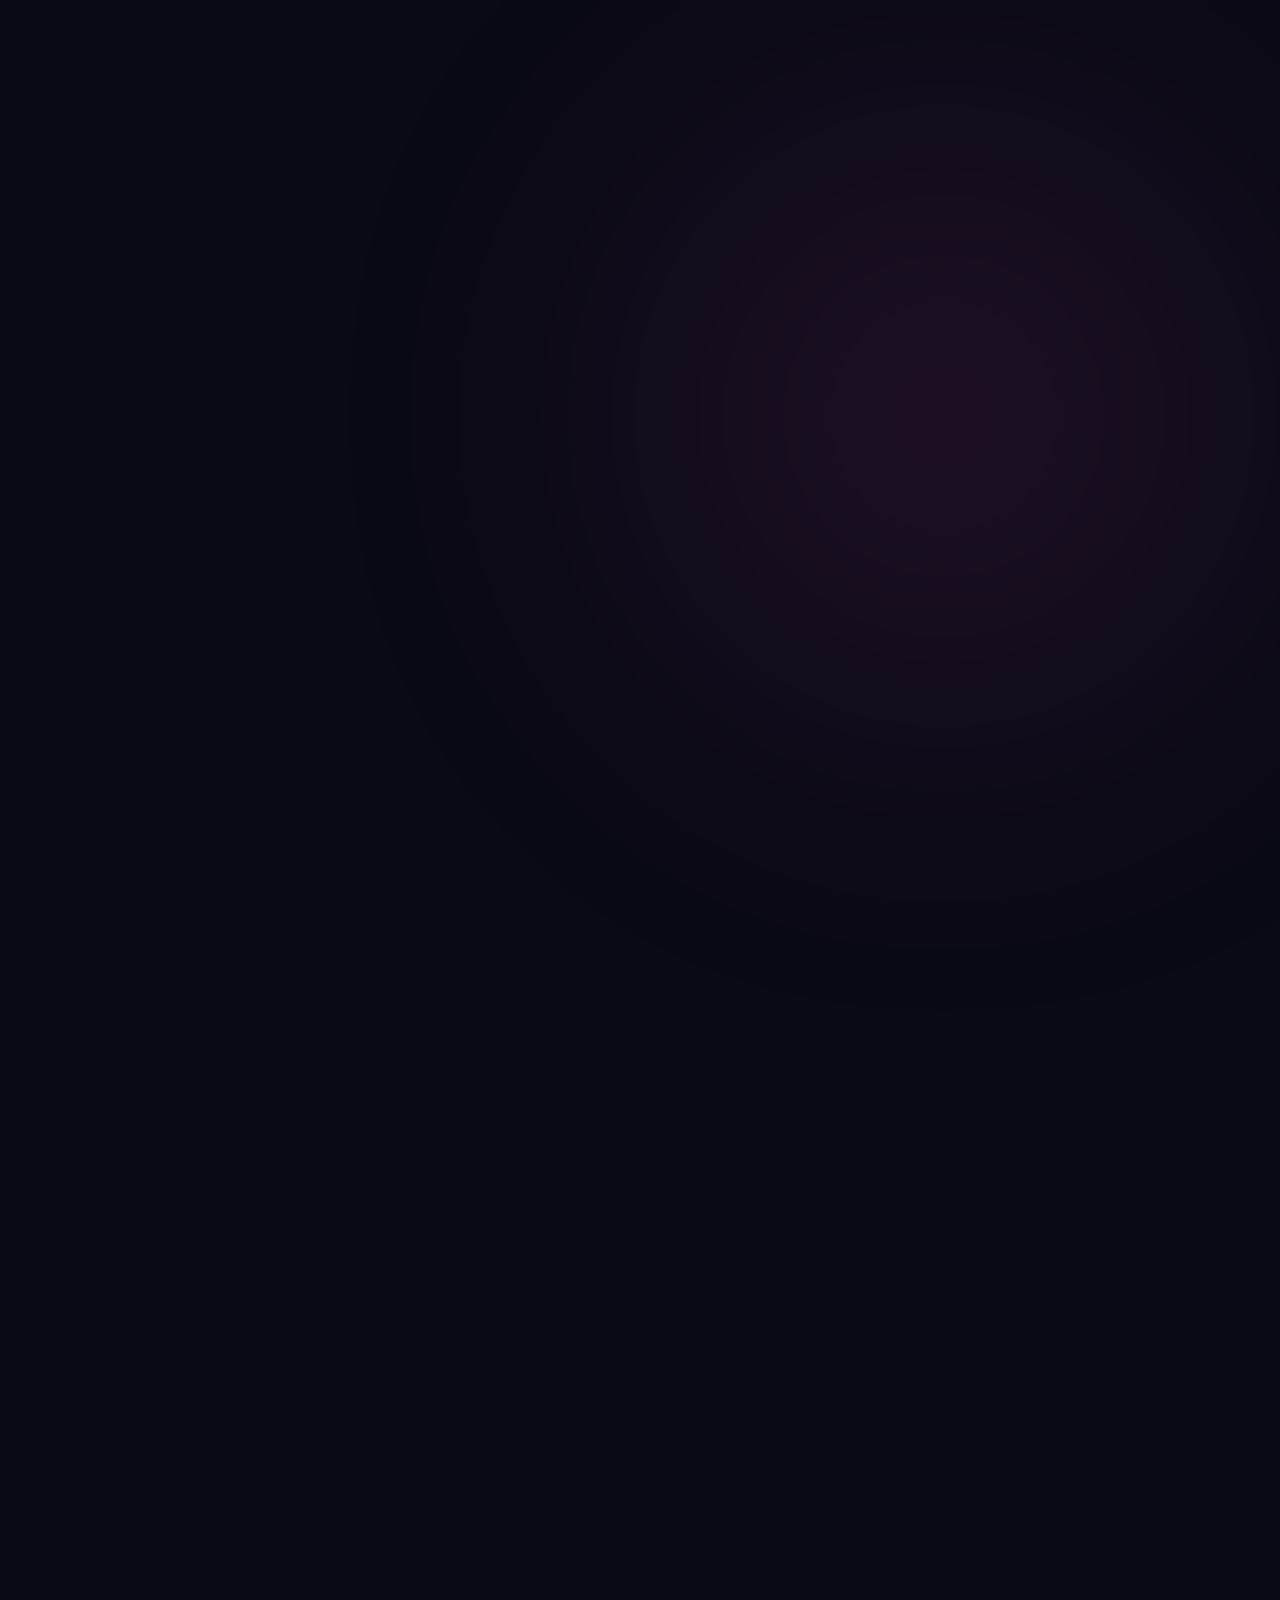
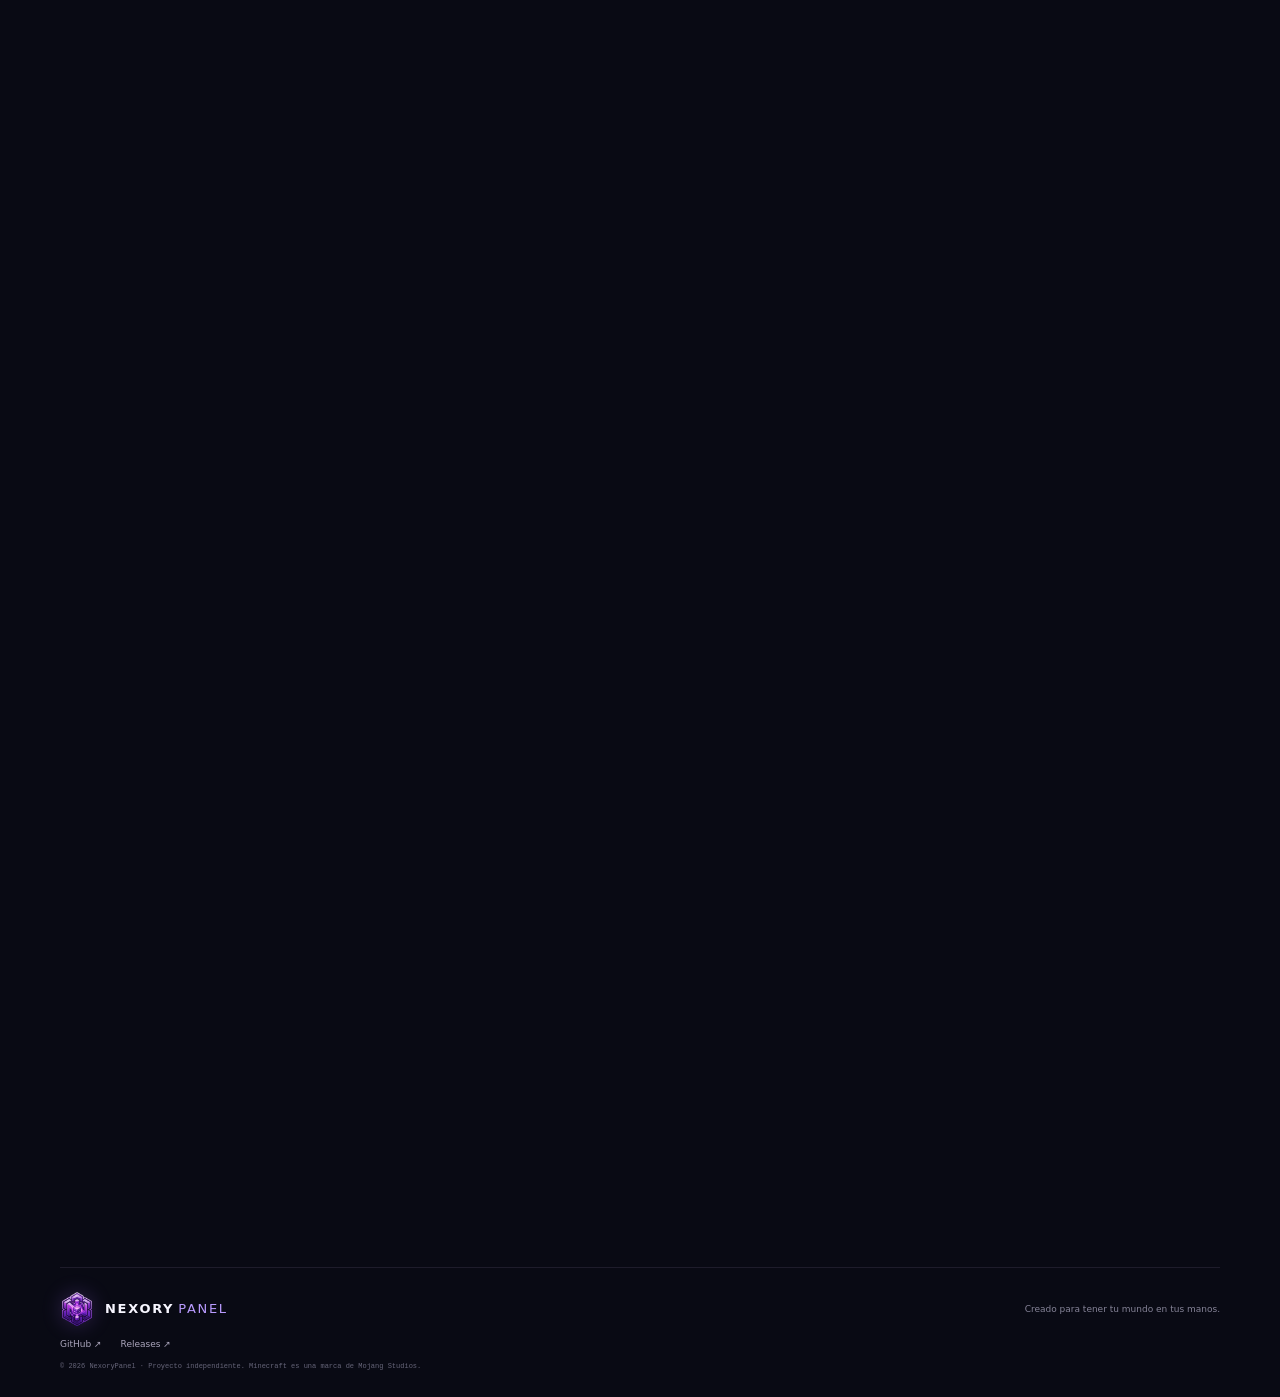
==== commit a934049c: "Add modded server software support Co-authored-by: Copilot <223556219+Copilot@users.noreply.github.c" ====
--- a/docs/index.html
+++ b/docs/index.html
@@ -74,7 +74,7 @@
       <div class="feature-grid">
         <article class="feature-card feature-card-wide reveal"><div class="feature-top"><span class="feature-icon purple">⌘</span><span class="feature-index">01 / CONTROL</span></div><h3>La consola, siempre cerca</h3><p>Consulta actividad y gestiona el estado del servidor desde la misma ventana que usas para los ajustes.</p><div class="feature-console"><span><i></i> INFO</span> Done (4.82s)! Type "help" for help.</div><div class="feature-glow purple-glow"></div></article>
         <article class="feature-card reveal"><div class="feature-top"><span class="feature-icon blue">▤</span><span class="feature-index">02 / ARCHIVOS</span></div><h3>Ordena tu mundo</h3><p>Crea, mueve, renombra, comprime o edita archivos del servidor con el editor integrado.</p><div class="file-illustration"><div><span class="file-folder">▰</span> plugins <small>Carpeta</small><span class="file-chevron">›</span></div><div><span class="file-yml">Y</span> server.yml <small>2.4 KB</small><span class="file-chevron">›</span></div><div><span class="file-yml">P</span> server.properties <small>1.1 KB</small><span class="file-chevron">›</span></div></div><div class="feature-glow blue-glow"></div></article>
-        <article class="feature-card reveal"><div class="feature-top"><span class="feature-icon pink">◈</span><span class="feature-index">03 / SOFTWARE</span></div><h3>El software que prefieres</h3><p>Elige Paper, Purpur, Vanilla o Folia y busca versiones disponibles para instalar.</p><div class="software-chips"><span>Paper</span><span>Purpur</span><span>Vanilla</span><span>Folia</span></div><div class="feature-glow pink-glow"></div></article>
+        <article class="feature-card reveal"><div class="feature-top"><span class="feature-icon pink">◈</span><span class="feature-index">03 / SOFTWARE</span></div><h3>El software que prefieres</h3><p>Elige entre nueve servidores Java y consulta sus versiones y builds disponibles.</p><div class="software-chips"><span>Paper</span><span>Purpur</span><span>Vanilla</span><span>Folia</span><span>Forge</span><span>NeoForge</span><span>Fabric</span><span>Mohist</span><span>Arclight</span></div><div class="feature-glow pink-glow"></div></article>
         <article class="feature-card feature-card-wide feature-card-backups reveal"><div class="feature-top"><span class="feature-icon mint">◷</span><span class="feature-index">04 / TRANQUILIDAD</span></div><h3>Cuida tus instancias</h3><p>Configura recursos, administra accesos, crea backups y organiza tareas sin perder de vista el estado de cada servidor.</p><div class="backup-visual"><div class="backup-orb"><span>✓</span></div><div class="backup-lines"><b>Backup completo</b><small>nexoria-world · hace un momento</small><div class="backup-progress"><i></i></div></div><span class="backup-size">1.28 GB</span></div><div class="feature-glow mint-glow"></div></article>
       </div>
     </section>
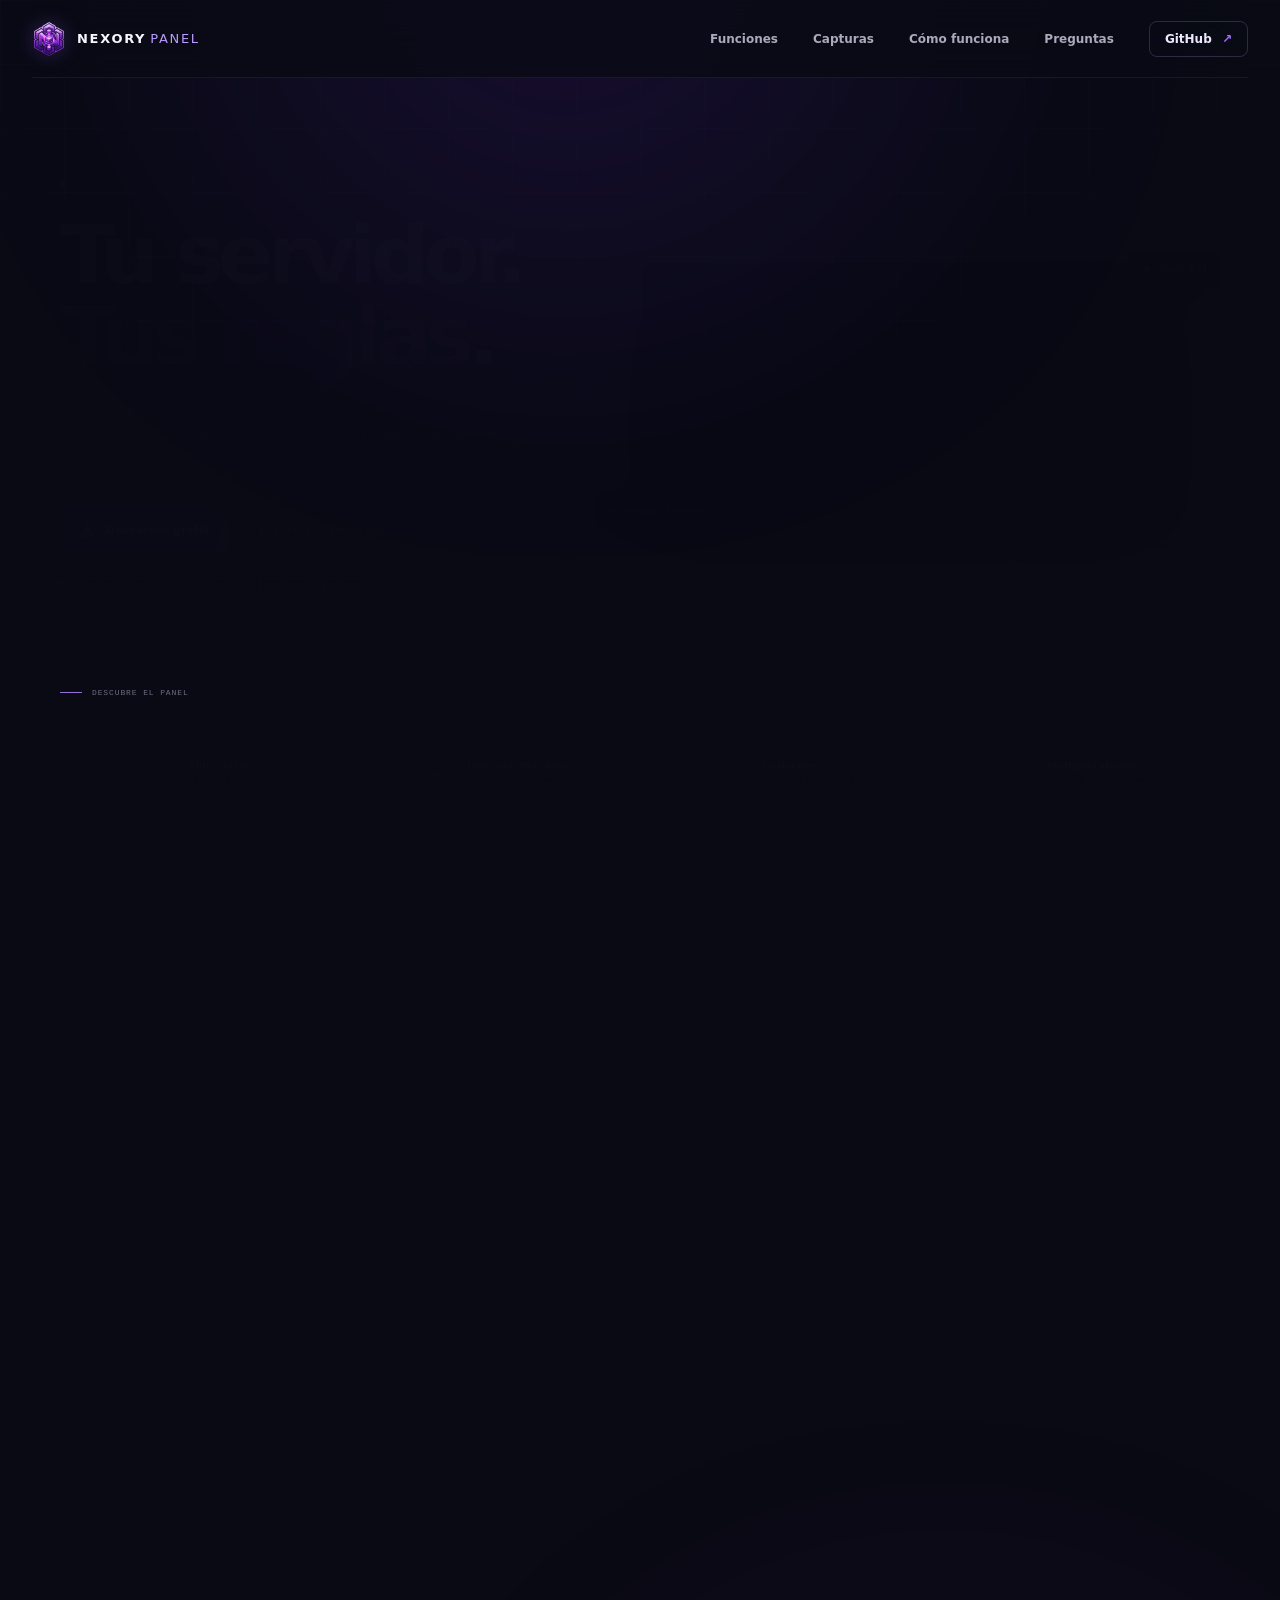
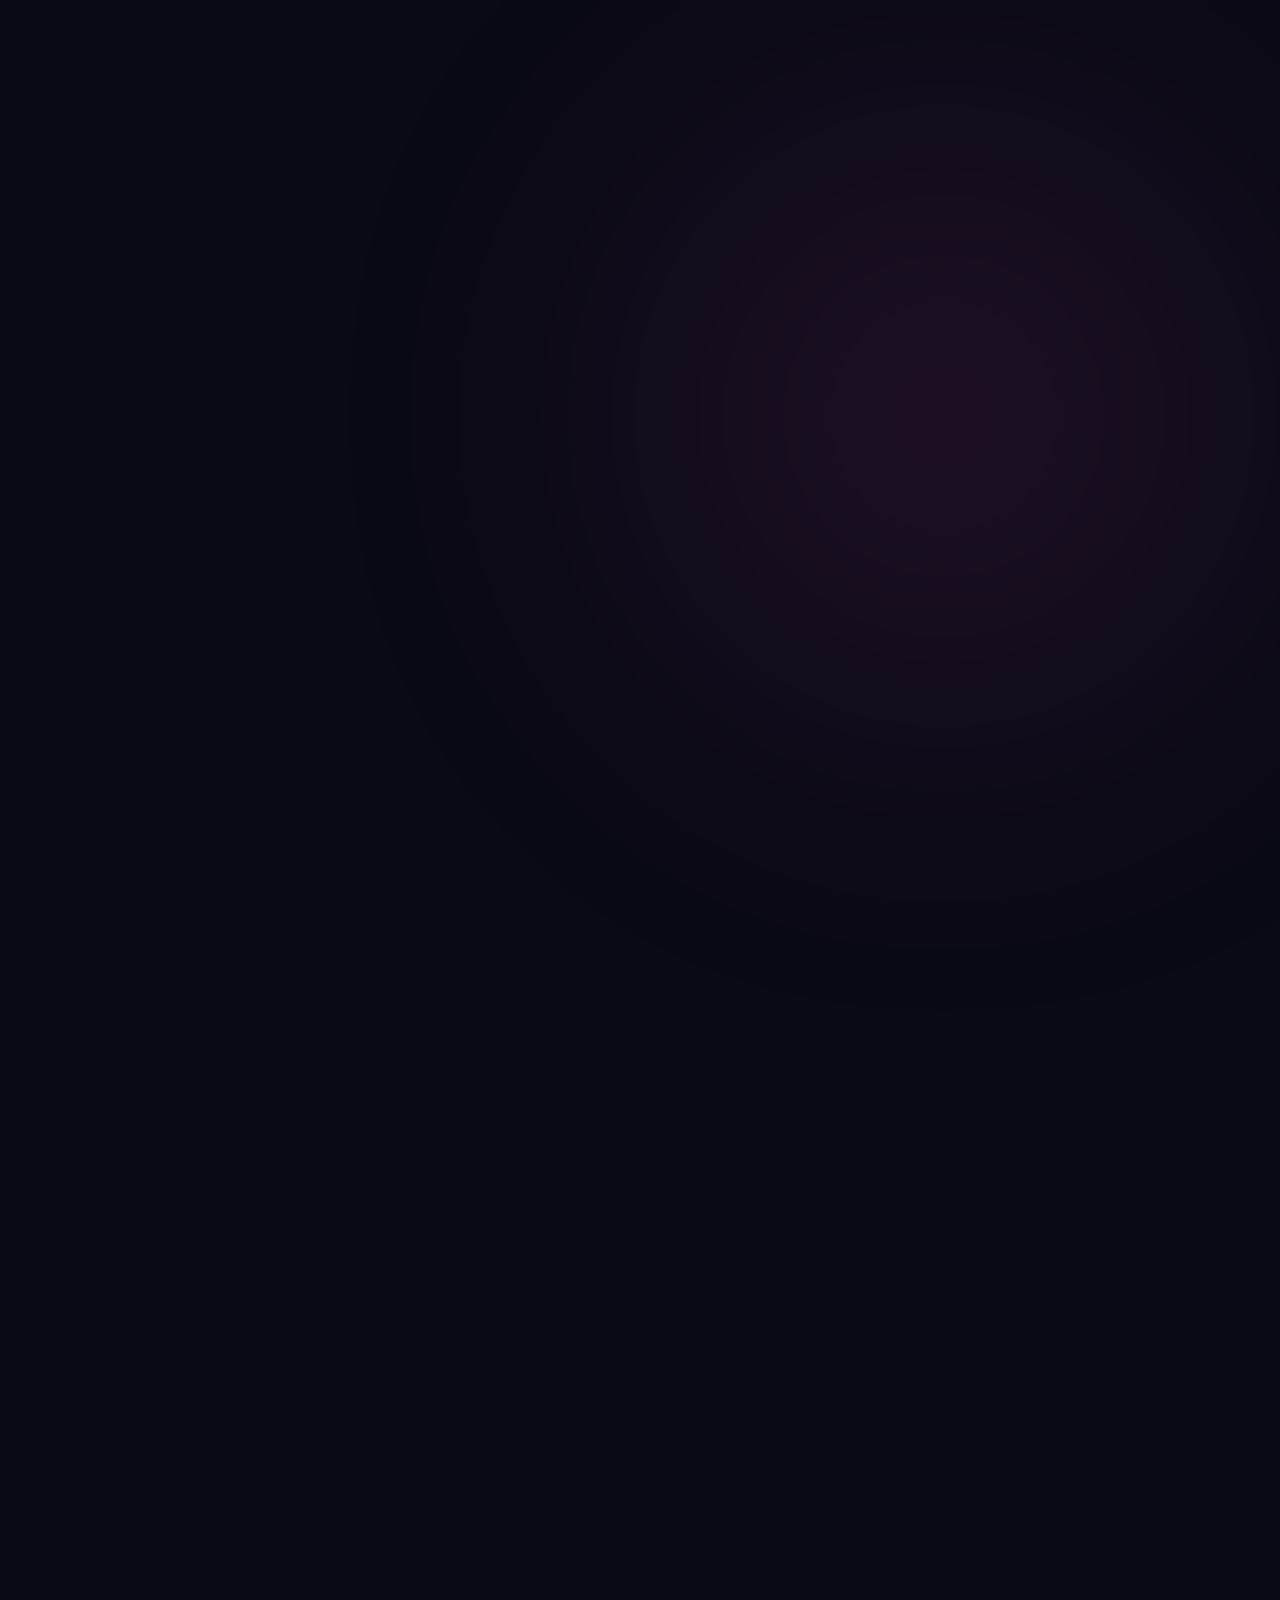
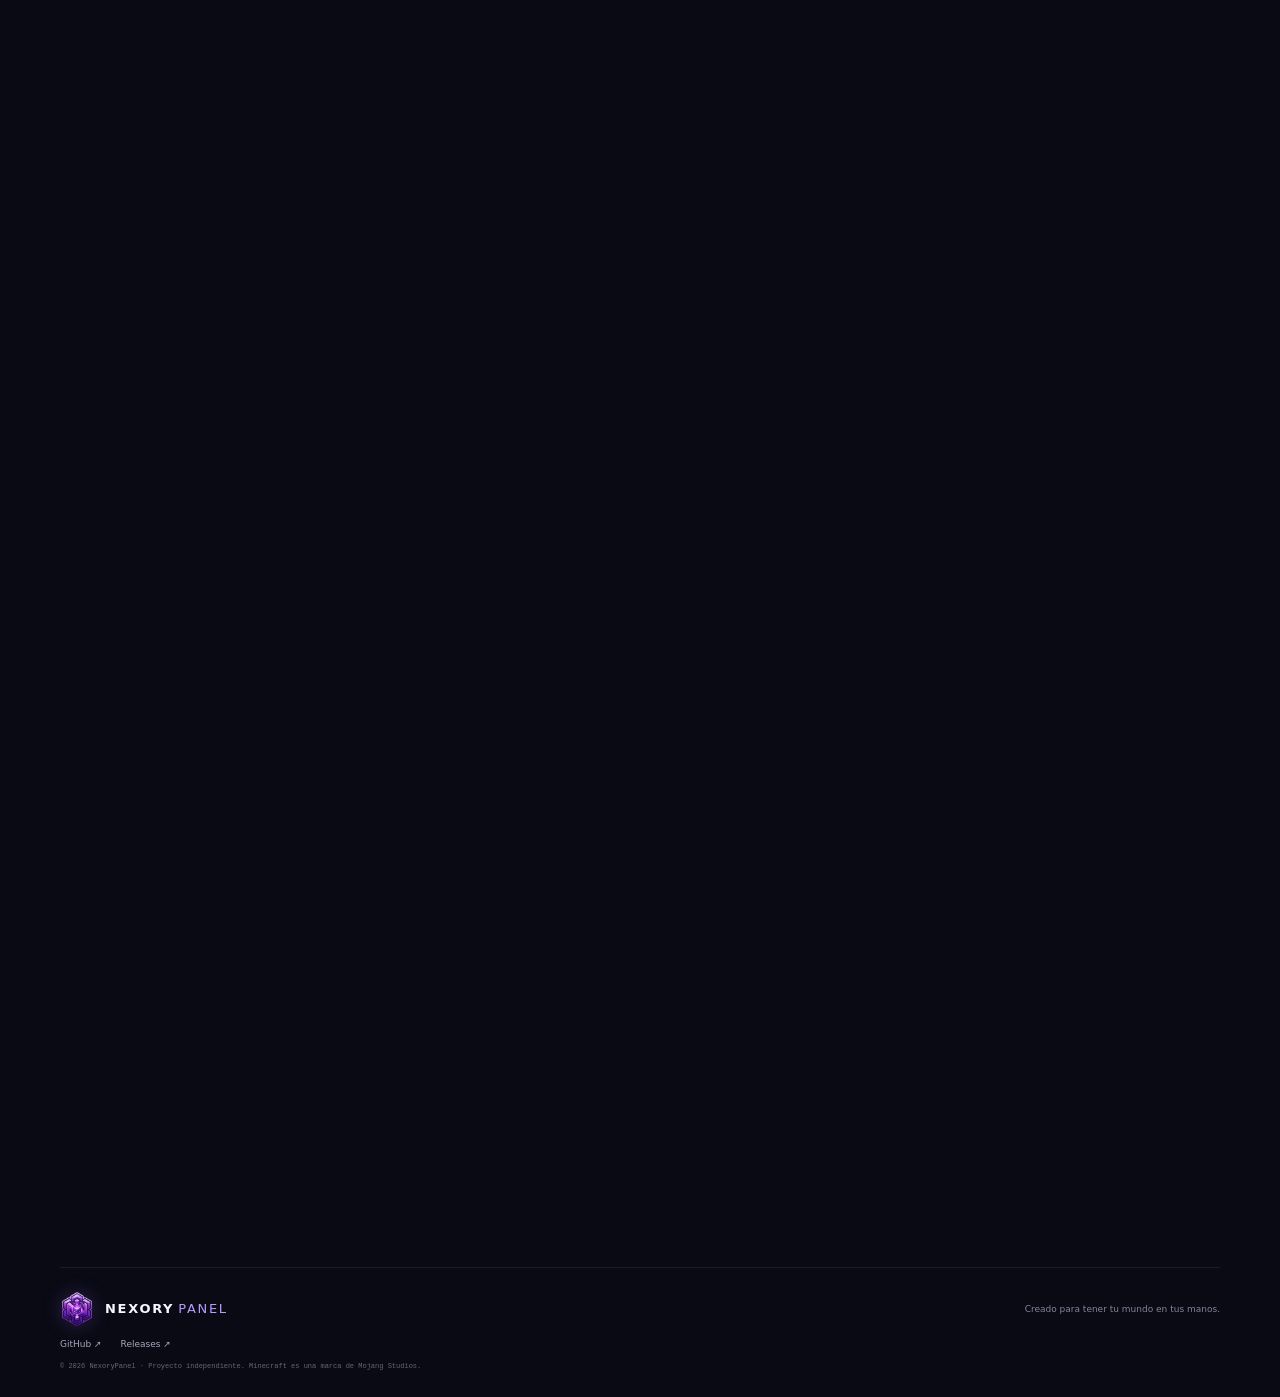
==== commit fc0d0edb: "Add Bedrock server support Co-authored-by: Copilot <223556219+Copilot@users.noreply.github.com>" ====
--- a/docs/index.html
+++ b/docs/index.html
@@ -5,10 +5,10 @@
   <meta name="viewport" content="width=device-width, initial-scale=1">
   <meta name="theme-color" content="#090a14">
   <meta name="referrer" content="strict-origin-when-cross-origin">
-  <meta name="description" content="Descarga NexoryPanel gratis para Windows, macOS y Linux. Administra tus servidores Minecraft Java desde un panel local.">
+  <meta name="description" content="Descarga NexoryPanel gratis para Windows, macOS y Linux. Administra tus servidores Minecraft Java y Bedrock desde un panel local.">
   <meta http-equiv="Content-Security-Policy" content="default-src 'self'; base-uri 'self'; object-src 'none'; frame-src 'none'; form-action 'self'; img-src 'self'; font-src 'self'; style-src 'self'; script-src 'self'; connect-src 'self'; upgrade-insecure-requests">
   <meta property="og:title" content="NexoryPanel — Tu servidor, bajo control">
-  <meta property="og:description" content="Un panel moderno para gestionar servidores Minecraft Java en Windows, macOS y Linux.">
+  <meta property="og:description" content="Un panel moderno para gestionar servidores Minecraft Java y Bedrock en Windows, macOS y Linux.">
   <meta property="og:type" content="website">
   <title>NexoryPanel — Tu servidor, bajo control</title>
   <link rel="icon" type="image/png" href="./assets/icon.png?v=2">
@@ -38,7 +38,7 @@
       <div class="hero-copy reveal">
         <div class="eyebrow"><span class="status-pulse"></span> CONTROL LOCAL · WINDOWS, MACOS Y LINUX</div>
         <h1>Tu servidor.<br><span class="gradient-text">Tus reglas.</span></h1>
-        <p class="hero-lede">Todo lo que necesitas para administrar tu servidor Minecraft Java, en un panel local hecho para que disfrutes construyendo.</p>
+        <p class="hero-lede">Todo lo que necesitas para administrar tus servidores Minecraft Java y Bedrock, en un panel local hecho para que disfrutes construyendo.</p>
         <div class="hero-actions">
           <a class="button button-primary" href="#descargas">
             <svg viewBox="0 0 20 20" aria-hidden="true"><path d="M10 2v10m0 0 4-4m-4 4L6 8m-2 5v4h12v-4"/></svg>
@@ -74,7 +74,7 @@
       <div class="feature-grid">
         <article class="feature-card feature-card-wide reveal"><div class="feature-top"><span class="feature-icon purple">⌘</span><span class="feature-index">01 / CONTROL</span></div><h3>La consola, siempre cerca</h3><p>Consulta actividad y gestiona el estado del servidor desde la misma ventana que usas para los ajustes.</p><div class="feature-console"><span><i></i> INFO</span> Done (4.82s)! Type "help" for help.</div><div class="feature-glow purple-glow"></div></article>
         <article class="feature-card reveal"><div class="feature-top"><span class="feature-icon blue">▤</span><span class="feature-index">02 / ARCHIVOS</span></div><h3>Ordena tu mundo</h3><p>Crea, mueve, renombra, comprime o edita archivos del servidor con el editor integrado.</p><div class="file-illustration"><div><span class="file-folder">▰</span> plugins <small>Carpeta</small><span class="file-chevron">›</span></div><div><span class="file-yml">Y</span> server.yml <small>2.4 KB</small><span class="file-chevron">›</span></div><div><span class="file-yml">P</span> server.properties <small>1.1 KB</small><span class="file-chevron">›</span></div></div><div class="feature-glow blue-glow"></div></article>
-        <article class="feature-card reveal"><div class="feature-top"><span class="feature-icon pink">◈</span><span class="feature-index">03 / SOFTWARE</span></div><h3>El software que prefieres</h3><p>Elige entre nueve servidores Java y consulta sus versiones y builds disponibles.</p><div class="software-chips"><span>Paper</span><span>Purpur</span><span>Vanilla</span><span>Folia</span><span>Forge</span><span>NeoForge</span><span>Fabric</span><span>Mohist</span><span>Arclight</span></div><div class="feature-glow pink-glow"></div></article>
+        <article class="feature-card reveal"><div class="feature-top"><span class="feature-icon pink">◈</span><span class="feature-index">03 / SOFTWARE</span></div><h3>El software que prefieres</h3><p>Elige entre diez opciones Java y Bedrock y consulta su versión oficial.</p><div class="software-chips"><span>Paper</span><span>Folia</span><span>Forge</span><span>Purpur</span><span>Mohist</span><span>Arclight</span><span>NeoForge</span><span>Vanilla</span><span>Bedrock</span><span>Fabric</span></div><div class="feature-glow pink-glow"></div></article>
         <article class="feature-card feature-card-wide feature-card-backups reveal"><div class="feature-top"><span class="feature-icon mint">◷</span><span class="feature-index">04 / TRANQUILIDAD</span></div><h3>Cuida tus instancias</h3><p>Configura recursos, administra accesos, crea backups y organiza tareas sin perder de vista el estado de cada servidor.</p><div class="backup-visual"><div class="backup-orb"><span>✓</span></div><div class="backup-lines"><b>Backup completo</b><small>nexoria-world · hace un momento</small><div class="backup-progress"><i></i></div></div><span class="backup-size">1.28 GB</span></div><div class="feature-glow mint-glow"></div></article>
       </div>
     </section>
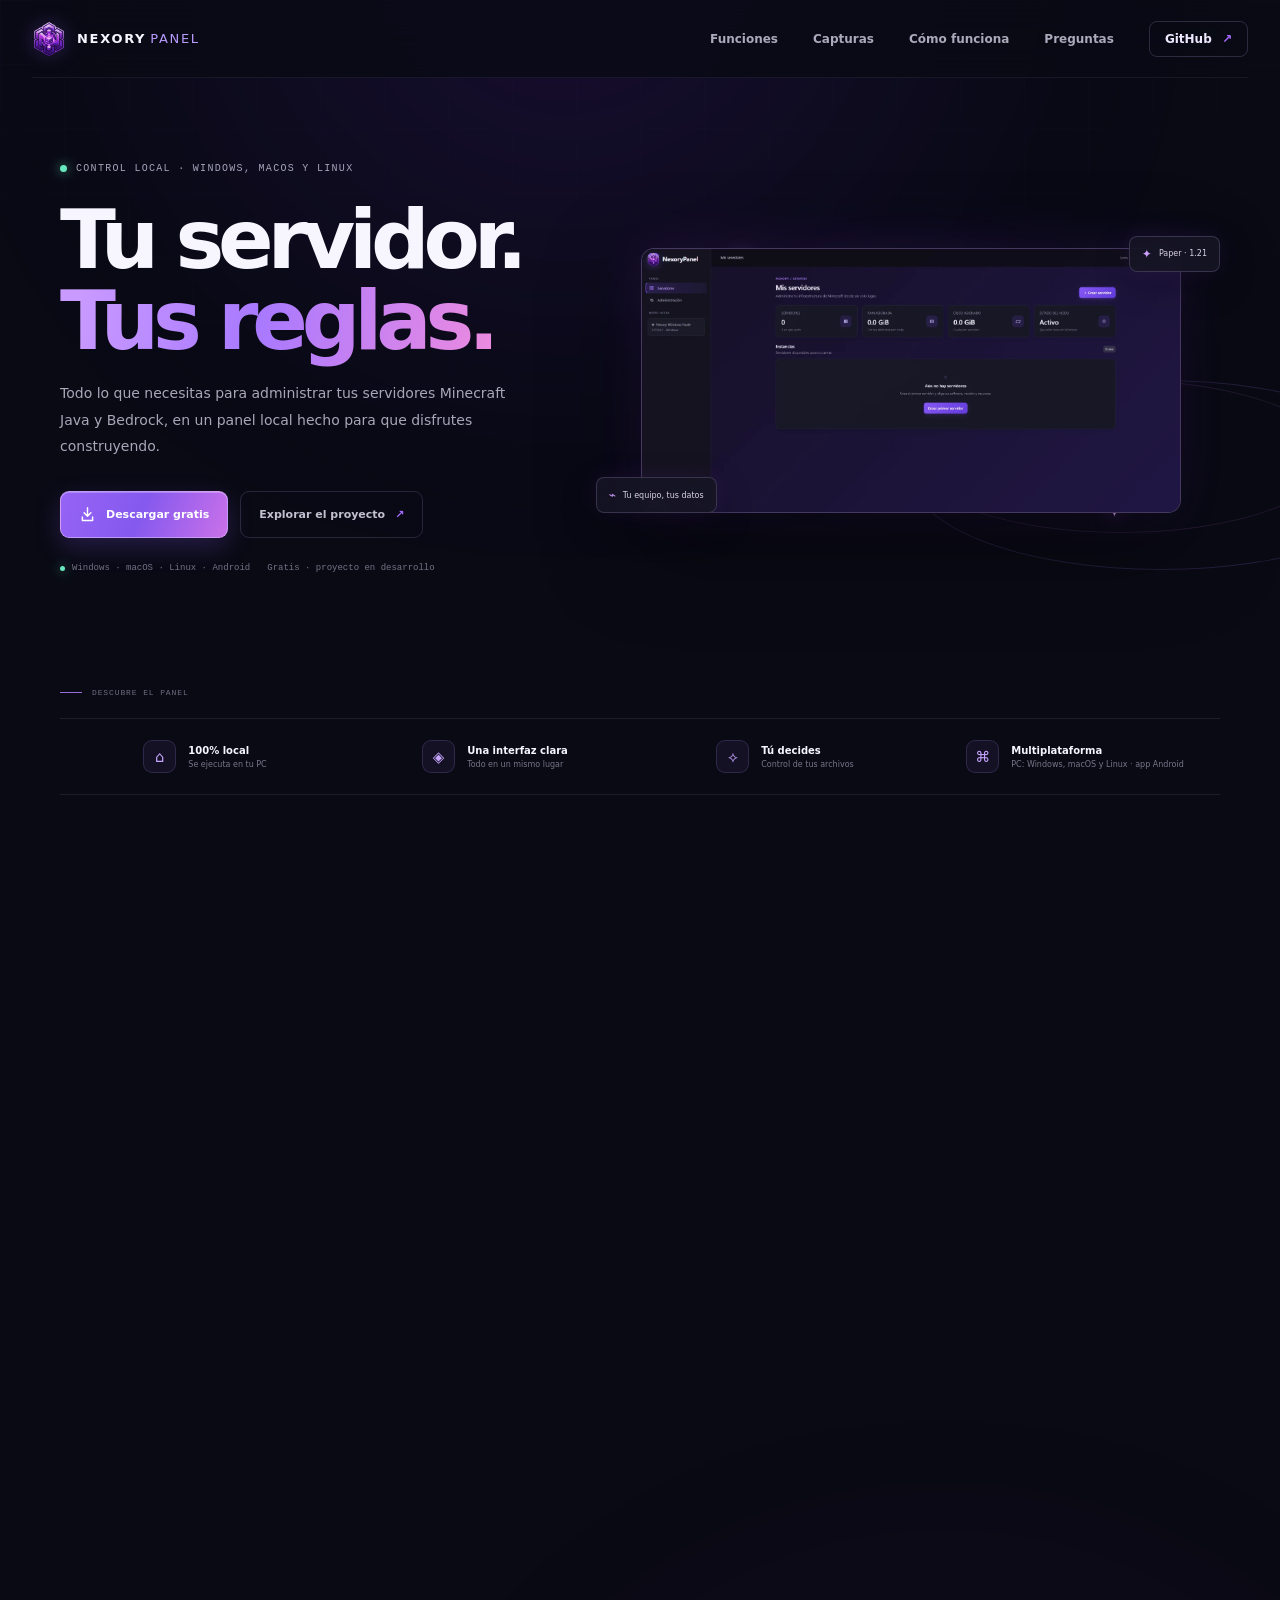
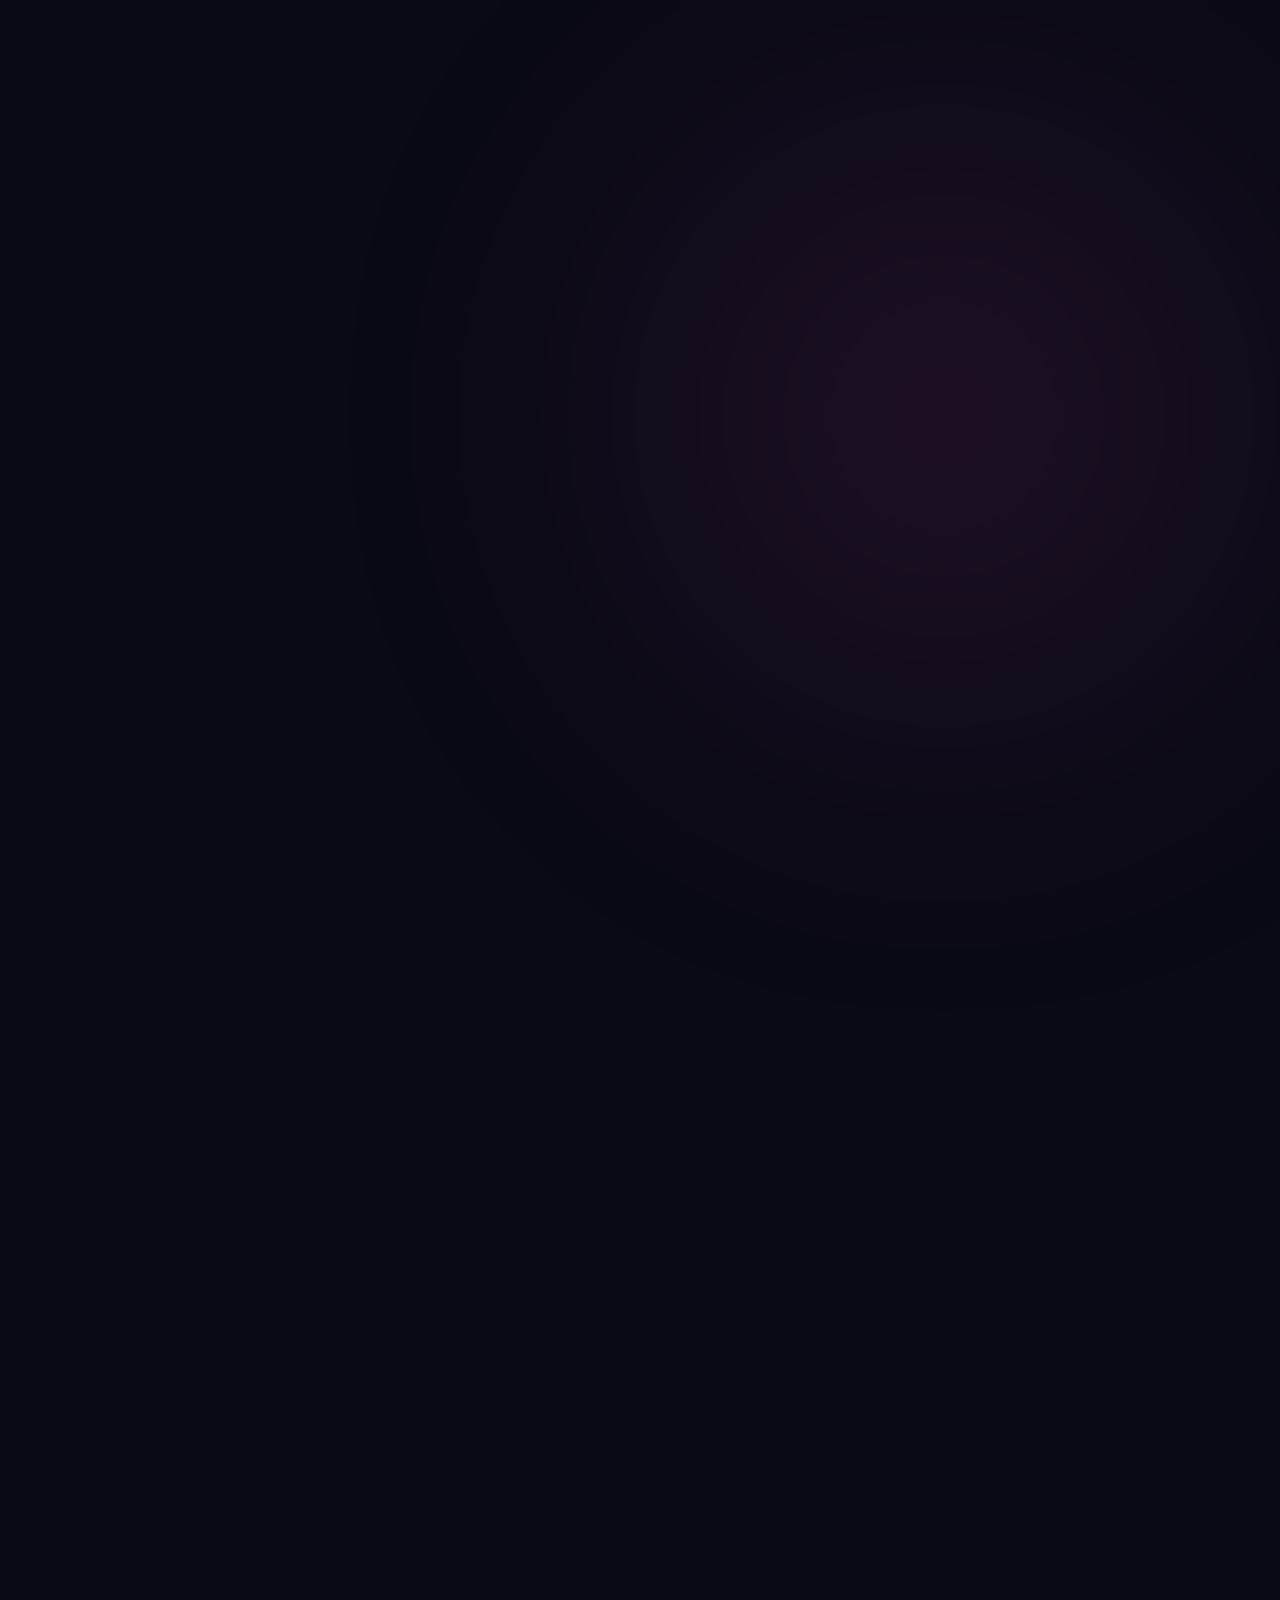
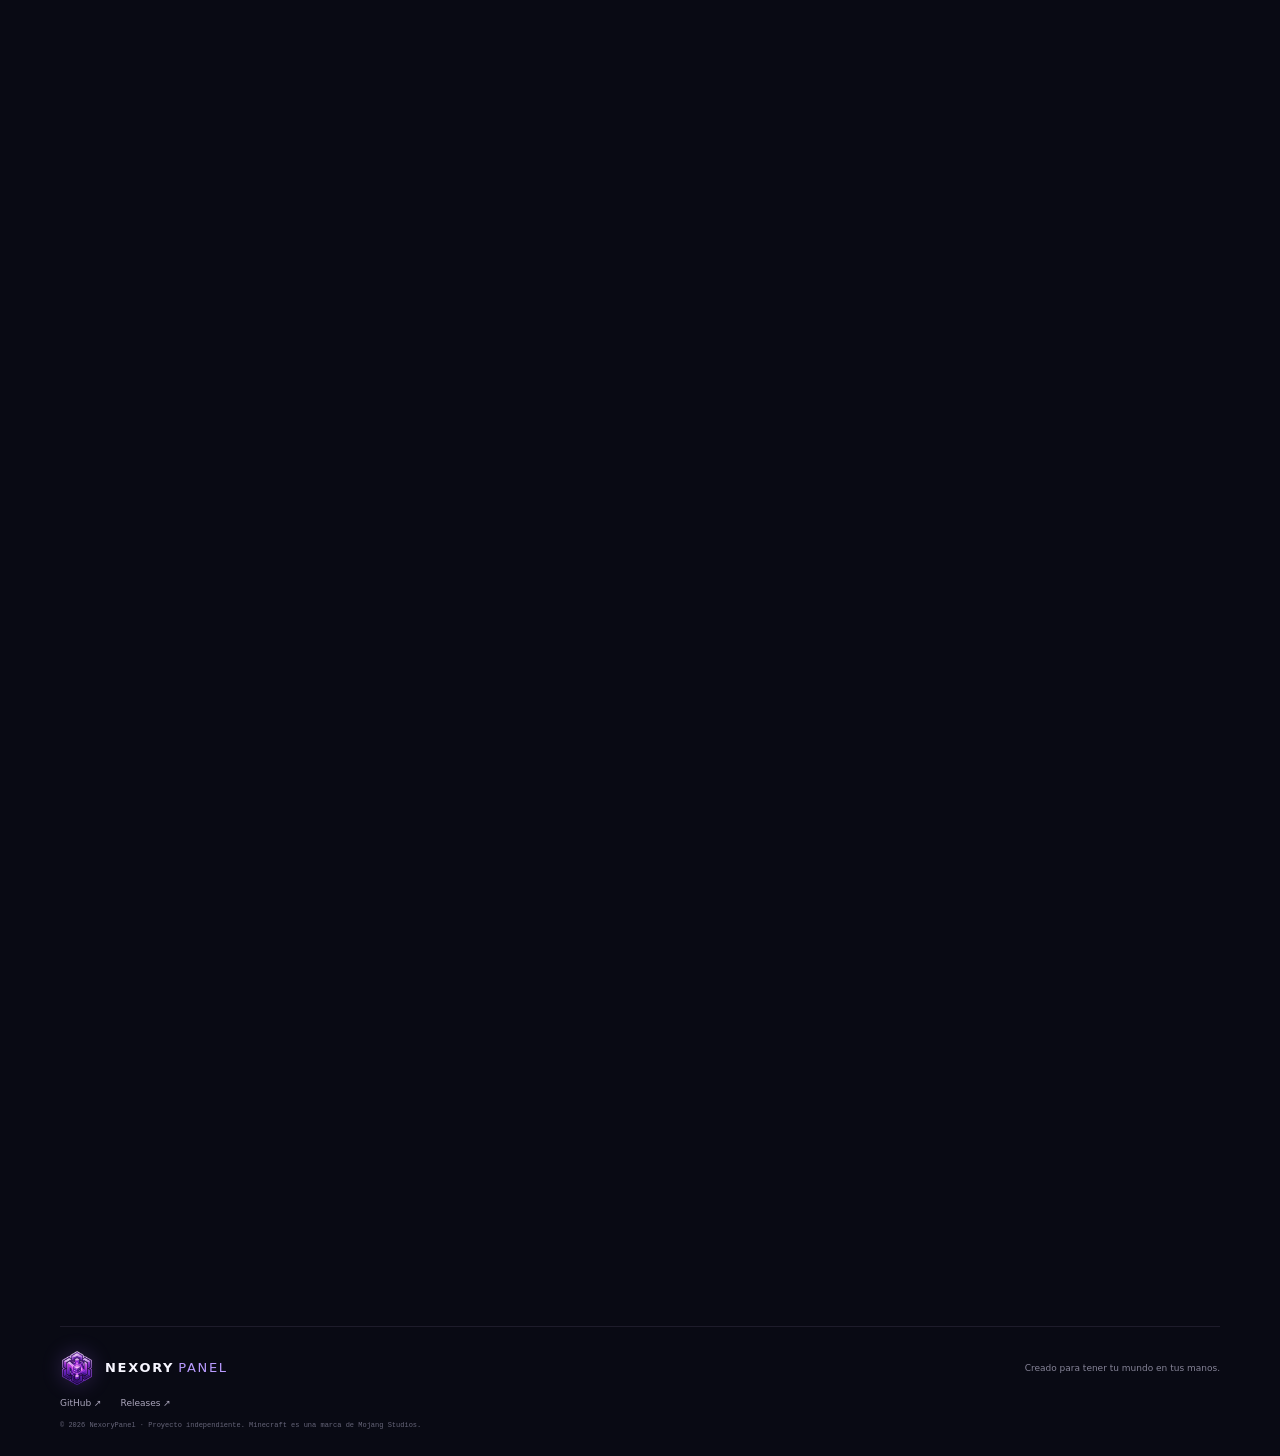
==== commit 6d10d875: "Add Android WebView app for v2.0.2 Co-authored-by: Copilot <223556219+Copilot@users.noreply.github.c" ====
--- a/docs/index.html
+++ b/docs/index.html
@@ -5,10 +5,10 @@
   <meta name="viewport" content="width=device-width, initial-scale=1">
   <meta name="theme-color" content="#090a14">
   <meta name="referrer" content="strict-origin-when-cross-origin">
-  <meta name="description" content="Descarga NexoryPanel gratis para Windows, macOS y Linux. Administra tus servidores Minecraft Java y Bedrock desde un panel local.">
+  <meta name="description" content="Descarga NexoryPanel gratis para Windows, macOS, Linux y Android. Administra tus servidores Minecraft Java y Bedrock desde el panel.">
   <meta http-equiv="Content-Security-Policy" content="default-src 'self'; base-uri 'self'; object-src 'none'; frame-src 'none'; form-action 'self'; img-src 'self'; font-src 'self'; style-src 'self'; script-src 'self'; connect-src 'self'; upgrade-insecure-requests">
   <meta property="og:title" content="NexoryPanel — Tu servidor, bajo control">
-  <meta property="og:description" content="Un panel moderno para gestionar servidores Minecraft Java y Bedrock en Windows, macOS y Linux.">
+  <meta property="og:description" content="Un panel moderno para gestionar servidores Minecraft Java y Bedrock en Windows, macOS, Linux y Android.">
   <meta property="og:type" content="website">
   <title>NexoryPanel — Tu servidor, bajo control</title>
   <link rel="icon" type="image/png" href="./assets/icon.png?v=2">
@@ -46,7 +46,7 @@
           </a>
           <a class="button button-quiet" href="https://github.com/FelixDevvv/nexorypanel" target="_blank" rel="noreferrer">Explorar el proyecto <span aria-hidden="true">↗</span></a>
         </div>
-        <div class="hero-meta"><span><i class="meta-dot"></i> Windows · macOS · Linux</span><span>Gratis · proyecto en desarrollo</span></div>
+        <div class="hero-meta"><span><i class="meta-dot"></i> Windows · macOS · Linux · Android</span><span>Gratis · proyecto en desarrollo</span></div>
       </div>
 
       <div class="hero-art reveal" data-tilt>
@@ -66,7 +66,7 @@
       <div><span class="trust-icon">⌂</span><span><b>100% local</b><small>Se ejecuta en tu PC</small></span></div>
       <div><span class="trust-icon">◈</span><span><b>Una interfaz clara</b><small>Todo en un mismo lugar</small></span></div>
       <div><span class="trust-icon">⟡</span><span><b>Tú decides</b><small>Control de tus archivos</small></span></div>
-      <div><span class="trust-icon">⌘</span><span><b>Multiplataforma</b><small>Windows, macOS y Linux</small></span></div>
+      <div><span class="trust-icon">⌘</span><span><b>Multiplataforma</b><small>PC: Windows, macOS y Linux · app Android</small></span></div>
     </section>
 
     <section class="features section-wrap section-space" id="funciones">
@@ -127,13 +127,14 @@
     <section class="download-section section-wrap reveal" id="descargas">
       <div class="download-backdrop" aria-hidden="true"><span></span><span></span><span></span></div>
       <div class="download-content"><div class="eyebrow"><span class="status-pulse"></span> GRATIS · DESCARGA OFICIAL</div><h2>Tu servidor.<br><span class="gradient-text">Tu plataforma.</span></h2><p>Elige tu sistema y descarga NexoryPanel desde GitHub Releases.</p>
-        <span class="download-note">Descargas sin firma digital ni notarización. Comprueba el SHA-256 antes de ejecutar.</span>
+        <span class="download-note">Los paquetes de escritorio no tienen firma de editor; el APK usa una clave temporal de depuración. Comprueba el SHA-256.</span>
       </div>
       <div class="download-graphic" aria-hidden="true"><div class="download-ring ring-a"></div><div class="download-ring ring-b"></div><img class="download-logo" src="./assets/icon.png?v=2" width="160" height="160" alt="" loading="lazy" decoding="async"><i class="graphic-spark spark-a">✧</i><i class="graphic-spark spark-b">✦</i></div>
       <div class="download-options">
         <article class="platform-card"><div class="platform-card-top"><span class="platform-symbol">⊞</span><span class="platform-badge">Windows 10 / 11</span></div><h3>Windows</h3><p>Ejecutable listo para abrir. Conserva la consola para mostrar los registros.</p><a class="platform-download" href="https://github.com/FelixDevvv/nexorypanel/releases/latest/download/NexoryPanel.exe">Descargar .exe <span aria-hidden="true">↓</span></a><a class="platform-checksum" href="https://github.com/FelixDevvv/nexorypanel/releases/latest/download/NexoryPanel.exe.sha256" target="_blank" rel="noreferrer">SHA-256 <span aria-hidden="true">↗</span></a></article>
         <article class="platform-card"><div class="platform-card-top"><span class="platform-symbol">⌘</span><span class="platform-badge">App para macOS</span></div><h3>macOS</h3><p>Aplicación .app empaquetada. La arquitectura del build se indica en el Release.</p><a class="platform-download" href="https://github.com/FelixDevvv/nexorypanel/releases/latest/download/NexoryPanel-macos.zip">Descargar .zip <span aria-hidden="true">↓</span></a><a class="platform-checksum" href="https://github.com/FelixDevvv/nexorypanel/releases/latest/download/NexoryPanel-macos.zip.sha256" target="_blank" rel="noreferrer">SHA-256 <span aria-hidden="true">↗</span></a></article>
         <article class="platform-card"><div class="platform-card-top"><span class="platform-symbol">⌁</span><span class="platform-badge">Linux · x86_64</span></div><h3>Linux</h3><p>Tarball con ejecutable. Descomprime y lanza NexoryPanel desde una terminal.</p><a class="platform-download" href="https://github.com/FelixDevvv/nexorypanel/releases/latest/download/NexoryPanel-linux-x86_64.tar.gz">Descargar .tar.gz <span aria-hidden="true">↓</span></a><a class="platform-checksum" href="https://github.com/FelixDevvv/nexorypanel/releases/latest/download/NexoryPanel-linux-x86_64.tar.gz.sha256" target="_blank" rel="noreferrer">SHA-256 <span aria-hidden="true">↗</span></a></article>
+        <article class="platform-card"><div class="platform-card-top"><span class="platform-symbol">◈</span><span class="platform-badge">Android 8+</span></div><h3>Android</h3><p>App WebView para conectar con tu panel HTTPS alojado. No ejecuta servidores en el teléfono.</p><a class="platform-download" href="https://github.com/FelixDevvv/nexorypanel/releases/latest/download/NexoryPanel-android.apk">Descargar .apk <span aria-hidden="true">↓</span></a><a class="platform-checksum" href="https://github.com/FelixDevvv/nexorypanel/releases/latest/download/NexoryPanel-android.apk.sha256" target="_blank" rel="noreferrer">SHA-256 <span aria-hidden="true">↗</span></a></article>
       </div>
     </section>
 
@@ -143,6 +144,7 @@
         <details><summary>¿NexoryPanel aloja mi servidor en la nube?<span></span></summary><p>No. Es una aplicación local: el panel y los procesos del servidor se ejecutan en tu propio equipo.</p></details>
         <details><summary>¿Qué necesito para iniciar un servidor Minecraft?<span></span></summary><p>La versión de Java compatible con tu servidor Minecraft. NexoryPanel gestiona el proceso local, pero no instala Java por ti.</p></details>
         <details><summary>¿Qué sistemas operativos admite?<span></span></summary><p>Windows 10/11, macOS y Linux x86_64. El Release de macOS indica la arquitectura de esa compilación. El panel administra automáticamente el Firewall de Windows; en macOS y Linux los puertos se configuran manualmente.</p></details>
+        <details><summary>¿Qué hace la app Android?<span></span></summary><p>Es un cliente WebView que se conecta a una URL HTTPS del panel ya alojado. No ejecuta el backend ni procesos de servidores Minecraft en el teléfono; el APK se firma con una clave temporal de depuración.</p></details>
         <details><summary>¿El proyecto está terminado?<span></span></summary><p>NexoryPanel continúa en desarrollo. Consulta las notas de cada versión y el README de GitHub para conocer funciones y limitaciones actuales.</p></details>
         <details><summary>¿Dónde se guardan mis datos?<span></span></summary><p>En tu equipo: Windows junto al ejecutable; macOS en Library/Application Support/NexoryPanel; Linux en ~/.local/share/nexorypanel (o en XDG_DATA_HOME). Mantén una copia de esa carpeta para conservar la configuración y los mundos.</p></details>
       </div>
--- a/docs/styles.css
+++ b/docs/styles.css
@@ -90,7 +90,7 @@
 .screenshot-image-wrap { display: block; overflow: hidden; background: #171328; }.screenshot-image-wrap img { display: block; width: 100%; height: auto; aspect-ratio: 1571 / 768; object-fit: cover; transition: transform .8s cubic-bezier(.2,.7,.2,1), filter .5s ease; }.showcase-dashboard .screenshot-image-wrap img { aspect-ratio: 1564 / 768; }.screenshot-frame:hover .screenshot-image-wrap img, .screenshot-frame:focus-visible .screenshot-image-wrap img { filter: saturate(1.08); transform: scale(1.025); }
 .screenshot-open { position: absolute; z-index: 2; top: 39px; right: 12px; display: grid; width: 28px; height: 28px; place-items: center; border: 1px solid rgba(255,255,255,.2); border-radius: 8px; background: rgba(13, 12, 23, .72); color: #eee6ff; font-size: 14px; opacity: 0; transform: translateY(5px); transition: opacity .25s ease, transform .25s ease; backdrop-filter: blur(8px); }.screenshot-frame:hover .screenshot-open, .screenshot-frame:focus-visible .screenshot-open { opacity: 1; transform: translateY(0); }
 .showcase-figure figcaption { display: flex; align-items: center; gap: 12px; padding: 15px 3px 0; }.caption-index { color: #ba8df8; font-family: var(--mono); font-size: 9px; }.showcase-figure figcaption b, .showcase-figure figcaption small { display: block; }.showcase-figure figcaption b { color: #e5dfef; font-size: 10px; }.showcase-figure figcaption small { margin-top: 5px; color: #858297; font-size: 8px; }.caption-arrow { margin-left: auto; color: #bd97f4; font-size: 12px; }
-.download-section { position: relative; display: grid; grid-template-columns: minmax(0, 1.15fr) minmax(220px, .85fr); align-items: center; gap: 8px 24px; margin-top: 145px; padding: 38px; overflow: hidden; border: 1px solid rgba(183, 148, 249, .22); border-radius: 16px; background: linear-gradient(110deg, #17142a, #171322 55%, #1d152b); isolation: isolate; }.download-backdrop { position: absolute; z-index: -1; inset: 0; overflow: hidden; }.download-backdrop span { position: absolute; width: 380px; height: 380px; border-radius: 50%; filter: blur(90px); opacity: .19; }.download-backdrop span:first-child { top: -250px; left: 10%; background: #8f55f0; }.download-backdrop span:nth-child(2) { right: 7%; bottom: -300px; background: #cf50c7; }.download-backdrop span:last-child { top: 20%; right: 28%; width: 180px; height: 180px; background: #5a69d6; opacity: .1; }.download-content { position: relative; z-index: 2; }.download-content h2 { margin: 17px 0 10px; font-size: clamp(37px, 4vw, 49px); }.download-content p { margin: 0; color: #aaa5ba; font-size: 11px; }.download-note { display: block; max-width: 470px; margin-top: 16px; color: #a19bb0; font-size: 9px; line-height: 1.7; }.download-graphic { position: relative; display: grid; width: 100%; height: 230px; place-items: center; }.download-ring { position: absolute; width: 280px; height: 130px; border: 1px solid rgba(204, 157, 255, .22); border-radius: 50%; transform: rotate(-28deg); }.download-ring.ring-a { animation: ringSway 10s ease-in-out infinite alternate; }.download-ring.ring-b { width: 220px; height: 110px; border-color: rgba(228, 141, 238, .2); transform: rotate(51deg); animation: ringSway 12s ease-in-out infinite alternate-reverse; }.download-logo { position: relative; z-index: 2; width: 145px; height: 145px; object-fit: contain; filter: drop-shadow(0 10px 40px rgba(192, 105, 255, .4)); animation: logoFloat 5.5s ease-in-out infinite; }.graphic-spark { position: absolute; color: #e4bbff; font-size: 22px; text-shadow: 0 0 18px #c46cff; animation: starPulse 4s ease-in-out infinite; }.spark-a { top: 22%; left: 23%; }.spark-b { right: 16%; bottom: 21%; font-size: 15px; animation-delay: -2s; }.download-options { position: relative; z-index: 2; display: grid; grid-column: 1 / -1; grid-template-columns: repeat(3, minmax(0, 1fr)); gap: 12px; }.platform-card { min-width: 0; padding: 18px; border: 1px solid rgba(208, 190, 245, .13); border-radius: 11px; background: rgba(9, 10, 20, .52); backdrop-filter: blur(12px); transition: transform .24s ease, border-color .24s ease, background .24s ease; }.platform-card:hover { transform: translateY(-4px); border-color: rgba(190, 145, 255, .42); background: rgba(16, 15, 30, .78); }.platform-card-top { display: flex; align-items: center; justify-content: space-between; gap: 8px; }.platform-symbol { display: grid; width: 34px; height: 34px; place-items: center; border: 1px solid rgba(188, 143, 255, .24); border-radius: 9px; background: rgba(147, 91, 233, .12); color: #d3baff; font-size: 18px; }.platform-badge { color: #9c96af; font-family: var(--mono); font-size: 7px; }.platform-card h3 { margin: 17px 0 6px; font-size: 16px; }.platform-card p { min-height: 42px; margin: 0; color: #aaa5ba; font-size: 9px; line-height: 1.7; }.platform-download { display: flex; align-items: center; justify-content: space-between; gap: 8px; margin-top: 14px; padding: 11px 12px; border: 1px solid rgba(203, 169, 255, .32); border-radius: 7px; background: linear-gradient(110deg, rgba(142, 91, 236, .22), rgba(191, 102, 222, .12)); color: #eee5ff; font-size: 9px; font-weight: 800; transition: background .2s ease, border-color .2s ease; }.platform-download:hover { border-color: rgba(217, 180, 255, .62); background: rgba(147, 91, 233, .34); }.platform-download span { color: #d1aaff; font-size: 15px; }.platform-checksum { display: inline-block; margin-top: 10px; color: #c5a1ff; font-family: var(--mono); font-size: 7px; }.platform-checksum:hover { color: #e0c8ff; }
+.download-section { position: relative; display: grid; grid-template-columns: minmax(0, 1.15fr) minmax(220px, .85fr); align-items: center; gap: 8px 24px; margin-top: 145px; padding: 38px; overflow: hidden; border: 1px solid rgba(183, 148, 249, .22); border-radius: 16px; background: linear-gradient(110deg, #17142a, #171322 55%, #1d152b); isolation: isolate; }.download-backdrop { position: absolute; z-index: -1; inset: 0; overflow: hidden; }.download-backdrop span { position: absolute; width: 380px; height: 380px; border-radius: 50%; filter: blur(90px); opacity: .19; }.download-backdrop span:first-child { top: -250px; left: 10%; background: #8f55f0; }.download-backdrop span:nth-child(2) { right: 7%; bottom: -300px; background: #cf50c7; }.download-backdrop span:last-child { top: 20%; right: 28%; width: 180px; height: 180px; background: #5a69d6; opacity: .1; }.download-content { position: relative; z-index: 2; }.download-content h2 { margin: 17px 0 10px; font-size: clamp(37px, 4vw, 49px); }.download-content p { margin: 0; color: #aaa5ba; font-size: 11px; }.download-note { display: block; max-width: 470px; margin-top: 16px; color: #a19bb0; font-size: 9px; line-height: 1.7; }.download-graphic { position: relative; display: grid; width: 100%; height: 230px; place-items: center; }.download-ring { position: absolute; width: 280px; height: 130px; border: 1px solid rgba(204, 157, 255, .22); border-radius: 50%; transform: rotate(-28deg); }.download-ring.ring-a { animation: ringSway 10s ease-in-out infinite alternate; }.download-ring.ring-b { width: 220px; height: 110px; border-color: rgba(228, 141, 238, .2); transform: rotate(51deg); animation: ringSway 12s ease-in-out infinite alternate-reverse; }.download-logo { position: relative; z-index: 2; width: 145px; height: 145px; object-fit: contain; filter: drop-shadow(0 10px 40px rgba(192, 105, 255, .4)); animation: logoFloat 5.5s ease-in-out infinite; }.graphic-spark { position: absolute; color: #e4bbff; font-size: 22px; text-shadow: 0 0 18px #c46cff; animation: starPulse 4s ease-in-out infinite; }.spark-a { top: 22%; left: 23%; }.spark-b { right: 16%; bottom: 21%; font-size: 15px; animation-delay: -2s; }.download-options { position: relative; z-index: 2; display: grid; grid-column: 1 / -1; grid-template-columns: repeat(4, minmax(0, 1fr)); gap: 12px; }.platform-card { min-width: 0; padding: 18px; border: 1px solid rgba(208, 190, 245, .13); border-radius: 11px; background: rgba(9, 10, 20, .52); backdrop-filter: blur(12px); transition: transform .24s ease, border-color .24s ease, background .24s ease; }.platform-card:hover { transform: translateY(-4px); border-color: rgba(190, 145, 255, .42); background: rgba(16, 15, 30, .78); }.platform-card-top { display: flex; align-items: center; justify-content: space-between; gap: 8px; }.platform-symbol { display: grid; width: 34px; height: 34px; place-items: center; border: 1px solid rgba(188, 143, 255, .24); border-radius: 9px; background: rgba(147, 91, 233, .12); color: #d3baff; font-size: 18px; }.platform-badge { color: #9c96af; font-family: var(--mono); font-size: 7px; }.platform-card h3 { margin: 17px 0 6px; font-size: 16px; }.platform-card p { min-height: 42px; margin: 0; color: #aaa5ba; font-size: 9px; line-height: 1.7; }.platform-download { display: flex; align-items: center; justify-content: space-between; gap: 8px; margin-top: 14px; padding: 11px 12px; border: 1px solid rgba(203, 169, 255, .32); border-radius: 7px; background: linear-gradient(110deg, rgba(142, 91, 236, .22), rgba(191, 102, 222, .12)); color: #eee5ff; font-size: 9px; font-weight: 800; transition: background .2s ease, border-color .2s ease; }.platform-download:hover { border-color: rgba(217, 180, 255, .62); background: rgba(147, 91, 233, .34); }.platform-download span { color: #d1aaff; font-size: 15px; }.platform-checksum { display: inline-block; margin-top: 10px; color: #c5a1ff; font-family: var(--mono); font-size: 7px; }.platform-checksum:hover { color: #e0c8ff; }
 .faq { display: grid; grid-template-columns: .8fr 1.2fr; gap: 80px; }.faq .section-heading { margin: 0; }.faq-list details { border-bottom: 1px solid var(--line); }.faq-list details:first-child { border-top: 1px solid var(--line); }.faq-list summary { display: flex; min-height: 58px; align-items: center; justify-content: space-between; gap: 16px; color: #e4dfef; cursor: pointer; font-size: 10px; font-weight: 700; list-style: none; }.faq-list summary::-webkit-details-marker { display: none; }.faq-list summary > span { position: relative; width: 17px; height: 17px; flex: 0 0 17px; border: 1px solid rgba(190, 156, 255, .2); border-radius: 5px; }.faq-list summary > span::before, .faq-list summary > span::after { position: absolute; top: 7px; left: 4px; width: 7px; height: 1px; background: #ba91f7; content: ""; transition: transform .2s ease; }.faq-list summary > span::after { transform: rotate(90deg); }.faq-list details[open] summary > span::after { transform: rotate(0); }.faq-list details p { max-width: 560px; margin: -2px 30px 17px 0; color: #8f8da2; font-size: 9px; line-height: 1.8; }
 .site-footer { display: grid; grid-template-columns: 1fr auto; align-items: center; gap: 13px 30px; margin-top: 120px; padding: 24px 0 27px; border-top: 1px solid var(--line); }.site-footer > p { margin: 0; color: #858397; font-size: 9px; }.site-footer > div { display: flex; gap: 19px; color: #aaa5bb; font-size: 9px; }.site-footer > small { grid-column: 1 / -1; color: #666579; font-family: var(--mono); font-size: 7px; }
 .reveal { opacity: 0; transform: translateY(17px); transition: opacity .65s ease, transform .65s cubic-bezier(.2,.7,.2,1); }.reveal.is-visible { opacity: 1; transform: translateY(0); }.feature-grid .reveal:nth-child(2) { transition-delay: .08s; }.feature-grid .reveal:nth-child(3) { transition-delay: .15s; }.feature-grid .reveal:nth-child(4) { transition-delay: .22s; }.showcase-grid .reveal:nth-child(2) { transition-delay: .16s; }.showcase-figure.is-visible .screenshot-frame { animation: screenshotEnter .7s cubic-bezier(.2,.7,.2,1) both; }.showcase-dashboard.is-visible .screenshot-frame { animation-delay: .14s; }.scroll-cue span { animation: cueSlide 2.3s ease-in-out infinite; }
@@ -108,7 +108,7 @@
 @media (max-width: 900px) {
   .hero { grid-template-columns: 1fr; gap: 10px; padding-top: 70px; }.hero-copy { padding-bottom: 0; }.hero-art { width: min(640px, 100%); min-height: 400px; margin: 0 auto; }.hero h1 { font-size: clamp(56px, 10vw, 78px); }.scroll-cue { bottom: 4px; }
   .showcase-grid { gap: 16px; }.showcase-dashboard { margin-top: 42px; }.screenshot-chrome { height: 25px; }.showcase-figure figcaption { gap: 9px; }
-  .how { gap: 38px; }.how-art { min-height: 320px; }.faq { gap: 38px; }.download-section { grid-template-columns: minmax(0, 1fr) minmax(200px, .75fr); padding: 30px; }
+  .how { gap: 38px; }.how-art { min-height: 320px; }.faq { gap: 38px; }.download-section { grid-template-columns: minmax(0, 1fr) minmax(200px, .75fr); padding: 30px; }.download-options { grid-template-columns: repeat(2, minmax(0, 1fr)); }
 }
 @media (max-width: 640px) {
   .page-glow { width: 100vw; height: 100vw; }.page-glow-top { left: 0; }.page-glow-bottom { right: 0; }
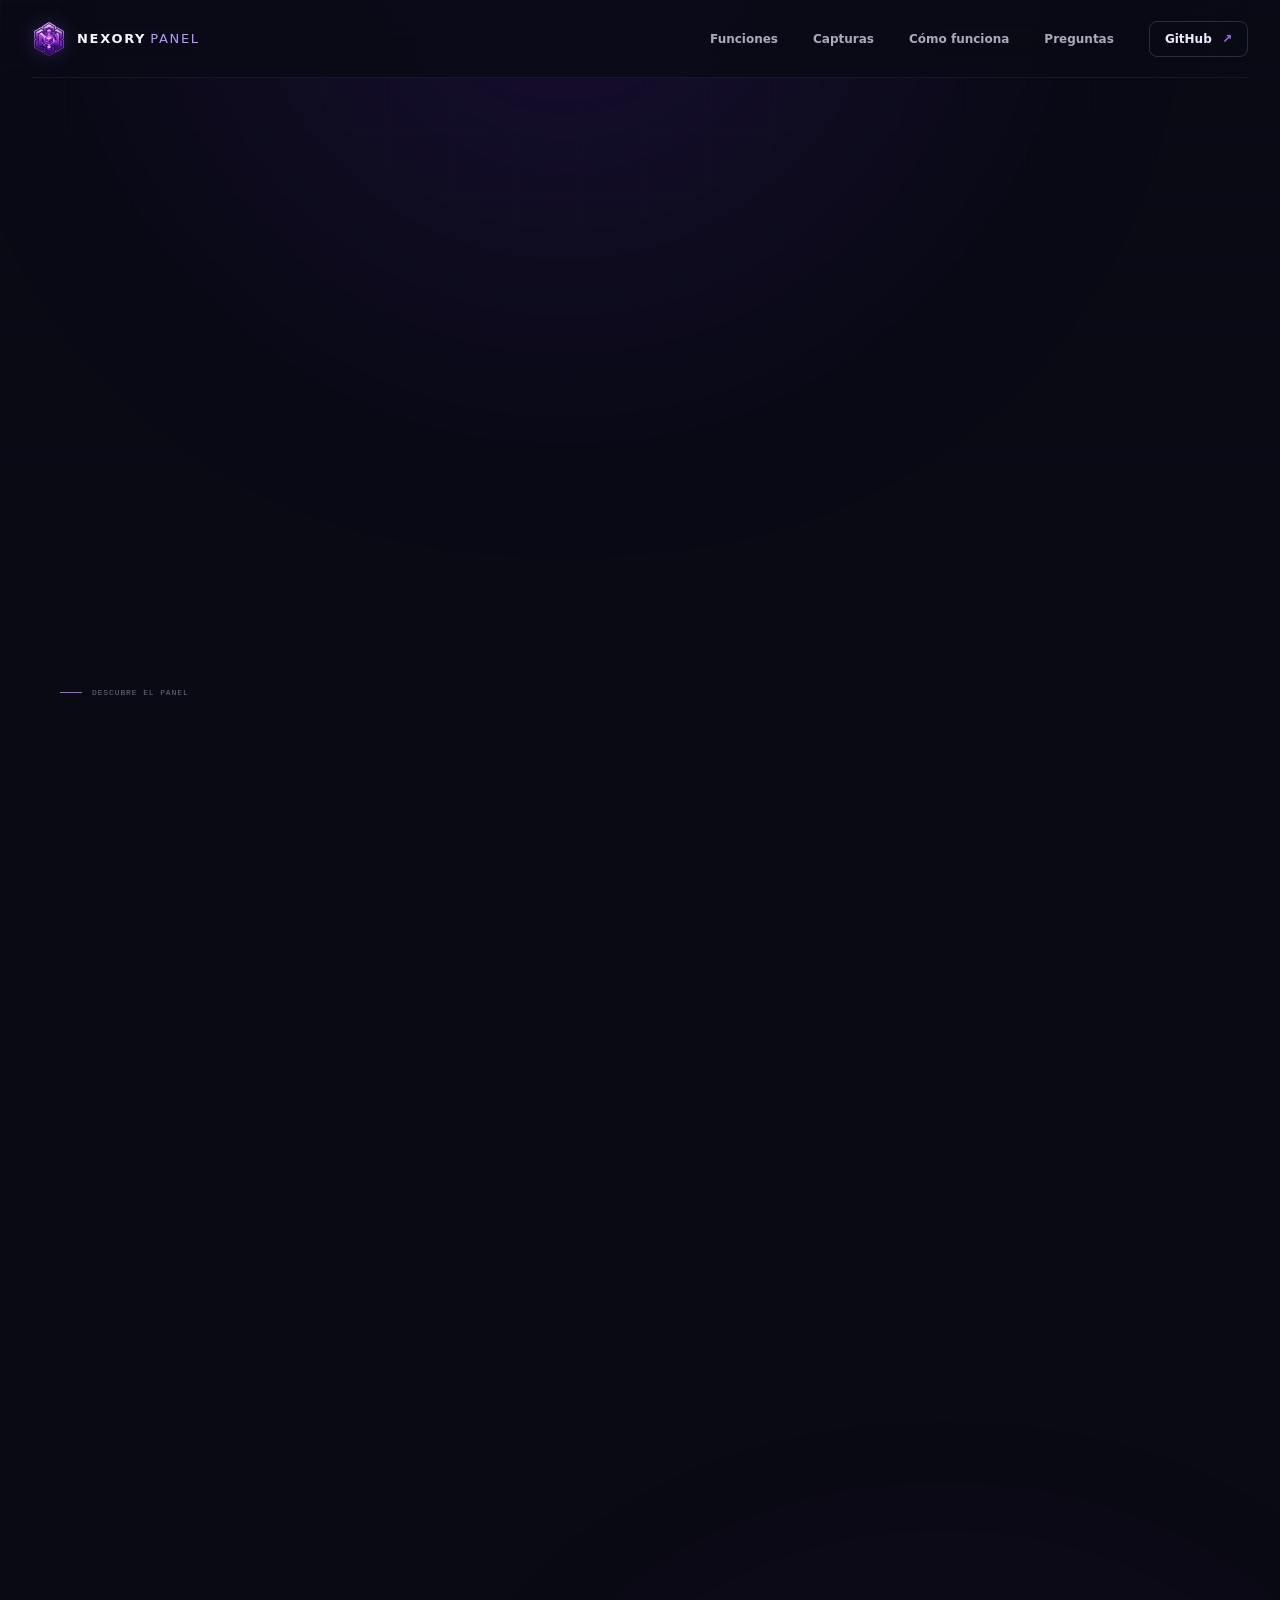
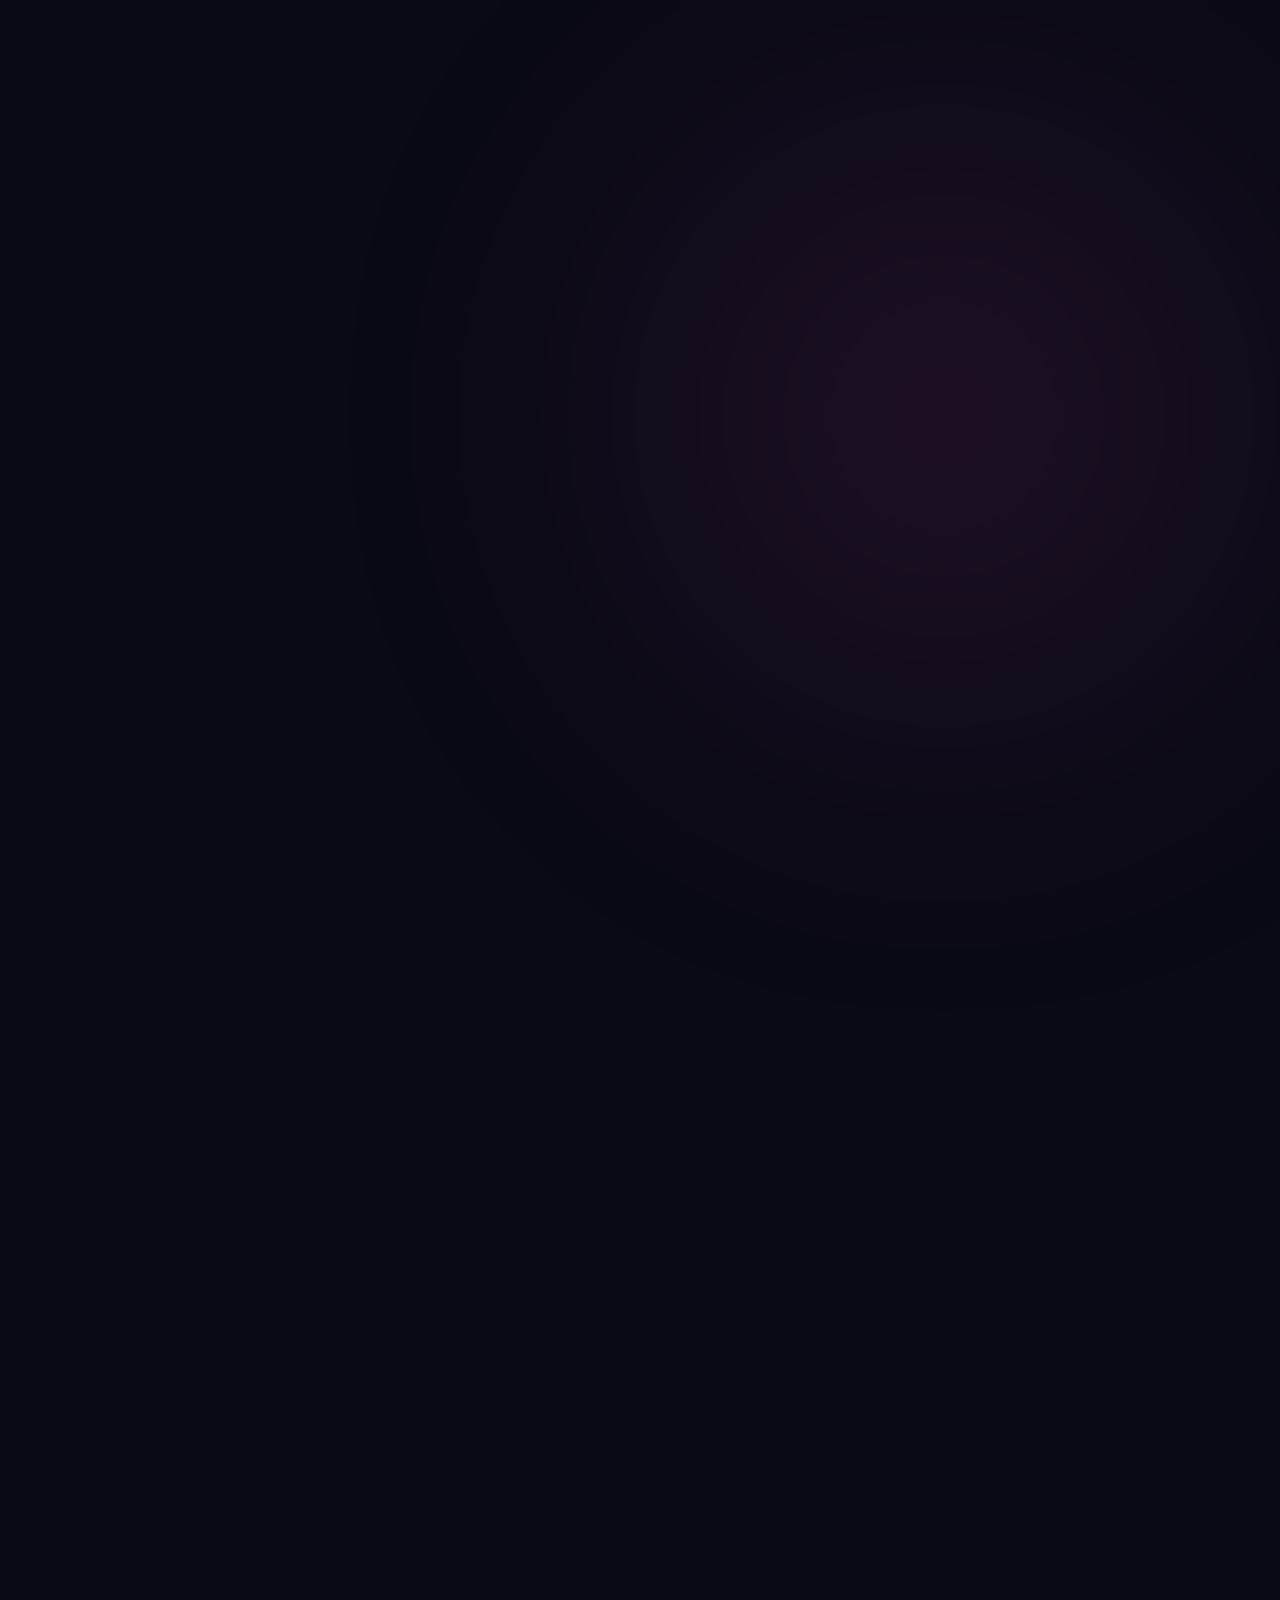
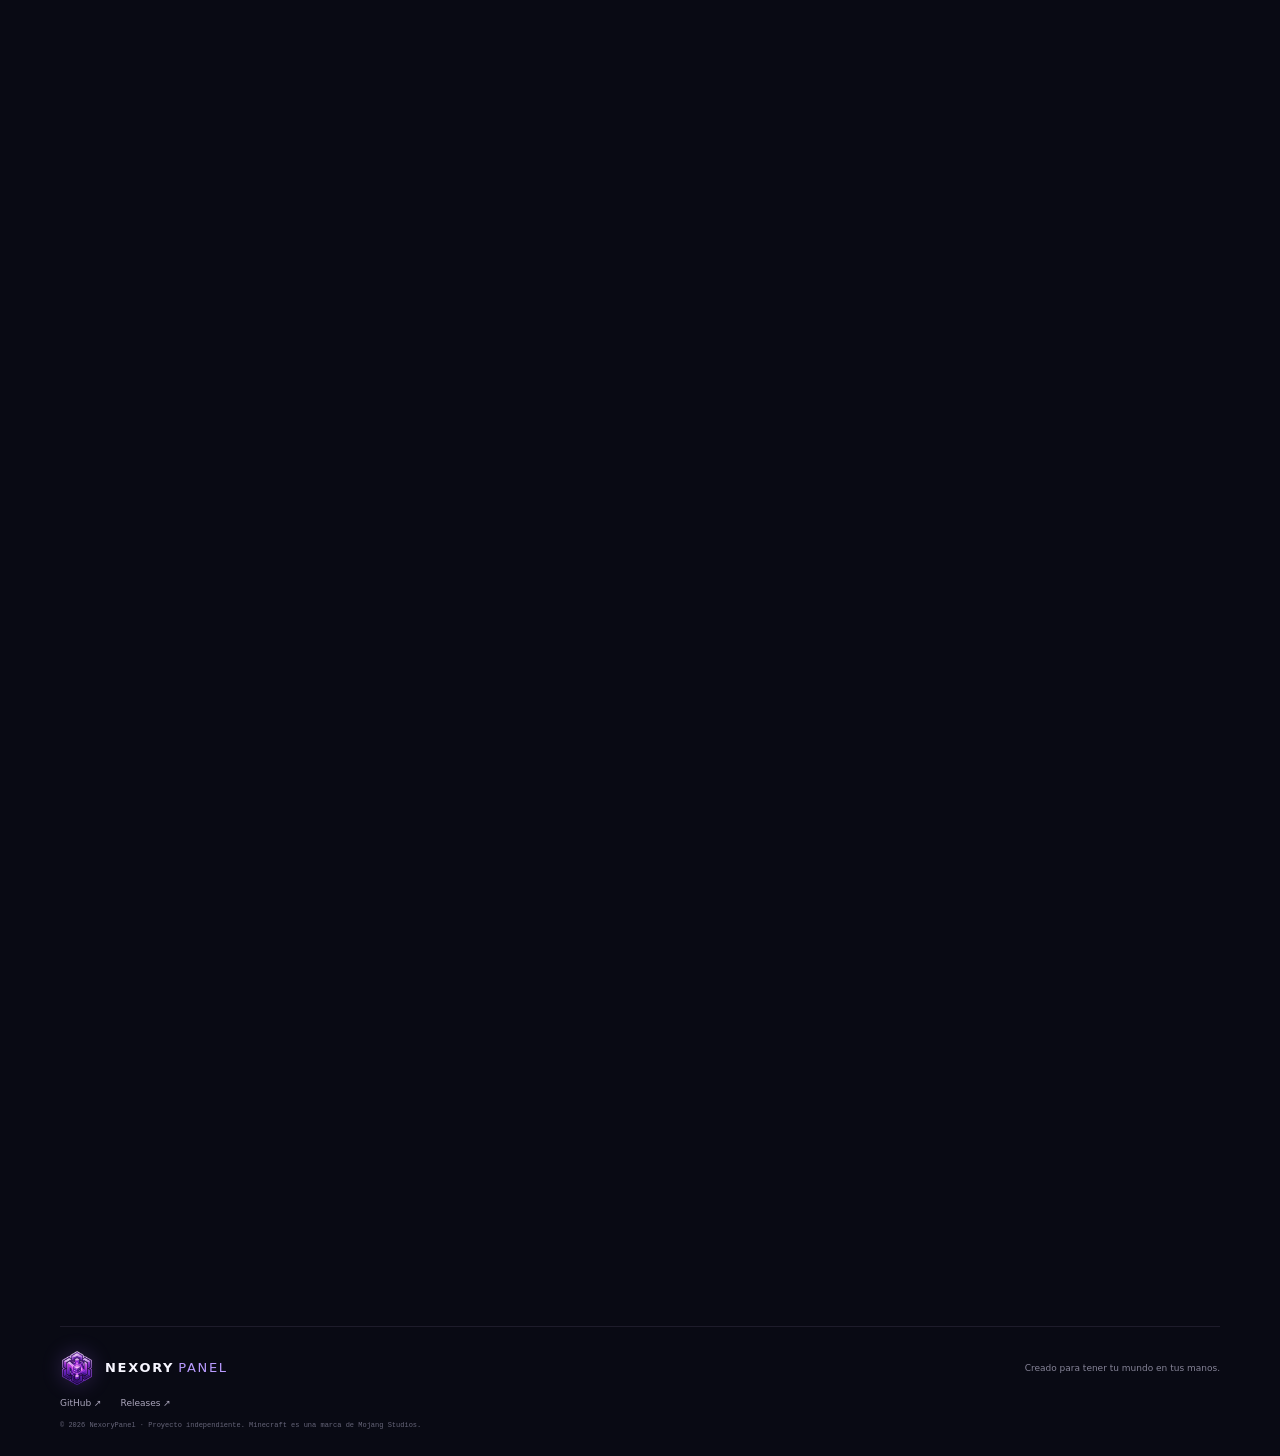
==== commit f25194b4: "Add local Android Minecraft server hosting Co-authored-by: Copilot <223556219+Copilot@users.noreply." ====
--- a/docs/index.html
+++ b/docs/index.html
@@ -134,7 +134,7 @@
         <article class="platform-card"><div class="platform-card-top"><span class="platform-symbol">⊞</span><span class="platform-badge">Windows 10 / 11</span></div><h3>Windows</h3><p>Ejecutable listo para abrir. Conserva la consola para mostrar los registros.</p><a class="platform-download" href="https://github.com/FelixDevvv/nexorypanel/releases/latest/download/NexoryPanel.exe">Descargar .exe <span aria-hidden="true">↓</span></a><a class="platform-checksum" href="https://github.com/FelixDevvv/nexorypanel/releases/latest/download/NexoryPanel.exe.sha256" target="_blank" rel="noreferrer">SHA-256 <span aria-hidden="true">↗</span></a></article>
         <article class="platform-card"><div class="platform-card-top"><span class="platform-symbol">⌘</span><span class="platform-badge">App para macOS</span></div><h3>macOS</h3><p>Aplicación .app empaquetada. La arquitectura del build se indica en el Release.</p><a class="platform-download" href="https://github.com/FelixDevvv/nexorypanel/releases/latest/download/NexoryPanel-macos.zip">Descargar .zip <span aria-hidden="true">↓</span></a><a class="platform-checksum" href="https://github.com/FelixDevvv/nexorypanel/releases/latest/download/NexoryPanel-macos.zip.sha256" target="_blank" rel="noreferrer">SHA-256 <span aria-hidden="true">↗</span></a></article>
         <article class="platform-card"><div class="platform-card-top"><span class="platform-symbol">⌁</span><span class="platform-badge">Linux · x86_64</span></div><h3>Linux</h3><p>Tarball con ejecutable. Descomprime y lanza NexoryPanel desde una terminal.</p><a class="platform-download" href="https://github.com/FelixDevvv/nexorypanel/releases/latest/download/NexoryPanel-linux-x86_64.tar.gz">Descargar .tar.gz <span aria-hidden="true">↓</span></a><a class="platform-checksum" href="https://github.com/FelixDevvv/nexorypanel/releases/latest/download/NexoryPanel-linux-x86_64.tar.gz.sha256" target="_blank" rel="noreferrer">SHA-256 <span aria-hidden="true">↗</span></a></article>
-        <article class="platform-card"><div class="platform-card-top"><span class="platform-symbol">◈</span><span class="platform-badge">Android 8+</span></div><h3>Android</h3><p>App WebView para conectar con tu panel HTTPS alojado. No ejecuta servidores en el teléfono.</p><a class="platform-download" href="https://github.com/FelixDevvv/nexorypanel/releases/latest/download/NexoryPanel-android.apk">Descargar .apk <span aria-hidden="true">↓</span></a><a class="platform-checksum" href="https://github.com/FelixDevvv/nexorypanel/releases/latest/download/NexoryPanel-android.apk.sha256" target="_blank" rel="noreferrer">SHA-256 <span aria-hidden="true">↗</span></a></article>
+        <article class="platform-card"><div class="platform-card-top"><span class="platform-symbol">◈</span><span class="platform-badge">Android 8+</span></div><h3>Android</h3><p>Crea y ejecuta servidores Vanilla, Paper y Purpur en el teléfono con Termux.</p><a class="platform-download" href="https://github.com/FelixDevvv/nexorypanel/releases/latest/download/NexoryPanel-android.apk">Descargar .apk <span aria-hidden="true">↓</span></a><a class="platform-checksum" href="https://github.com/FelixDevvv/nexorypanel/releases/latest/download/NexoryPanel-android.apk.sha256" target="_blank" rel="noreferrer">SHA-256 <span aria-hidden="true">↗</span></a></article>
       </div>
     </section>
 
@@ -144,7 +144,7 @@
         <details><summary>¿NexoryPanel aloja mi servidor en la nube?<span></span></summary><p>No. Es una aplicación local: el panel y los procesos del servidor se ejecutan en tu propio equipo.</p></details>
         <details><summary>¿Qué necesito para iniciar un servidor Minecraft?<span></span></summary><p>La versión de Java compatible con tu servidor Minecraft. NexoryPanel gestiona el proceso local, pero no instala Java por ti.</p></details>
         <details><summary>¿Qué sistemas operativos admite?<span></span></summary><p>Windows 10/11, macOS y Linux x86_64. El Release de macOS indica la arquitectura de esa compilación. El panel administra automáticamente el Firewall de Windows; en macOS y Linux los puertos se configuran manualmente.</p></details>
-        <details><summary>¿Qué hace la app Android?<span></span></summary><p>Es un cliente WebView que se conecta a una URL HTTPS del panel ya alojado. No ejecuta el backend ni procesos de servidores Minecraft en el teléfono; el APK se firma con una clave temporal de depuración.</p></details>
+        <details><summary>¿Qué hace la app Android?<span></span></summary><p>La app controla servidores Java Vanilla, Paper y Purpur que se ejecutan localmente en Termux. Requiere Termux 0.109 o posterior, habilitar “Allow external apps”, conceder el permiso de ejecución y usar Java 25; los archivos del servidor se guardan en el espacio privado de Termux. El APK se firma con una clave temporal de depuración.</p></details>
         <details><summary>¿El proyecto está terminado?<span></span></summary><p>NexoryPanel continúa en desarrollo. Consulta las notas de cada versión y el README de GitHub para conocer funciones y limitaciones actuales.</p></details>
         <details><summary>¿Dónde se guardan mis datos?<span></span></summary><p>En tu equipo: Windows junto al ejecutable; macOS en Library/Application Support/NexoryPanel; Linux en ~/.local/share/nexorypanel (o en XDG_DATA_HOME). Mantén una copia de esa carpeta para conservar la configuración y los mundos.</p></details>
       </div>
